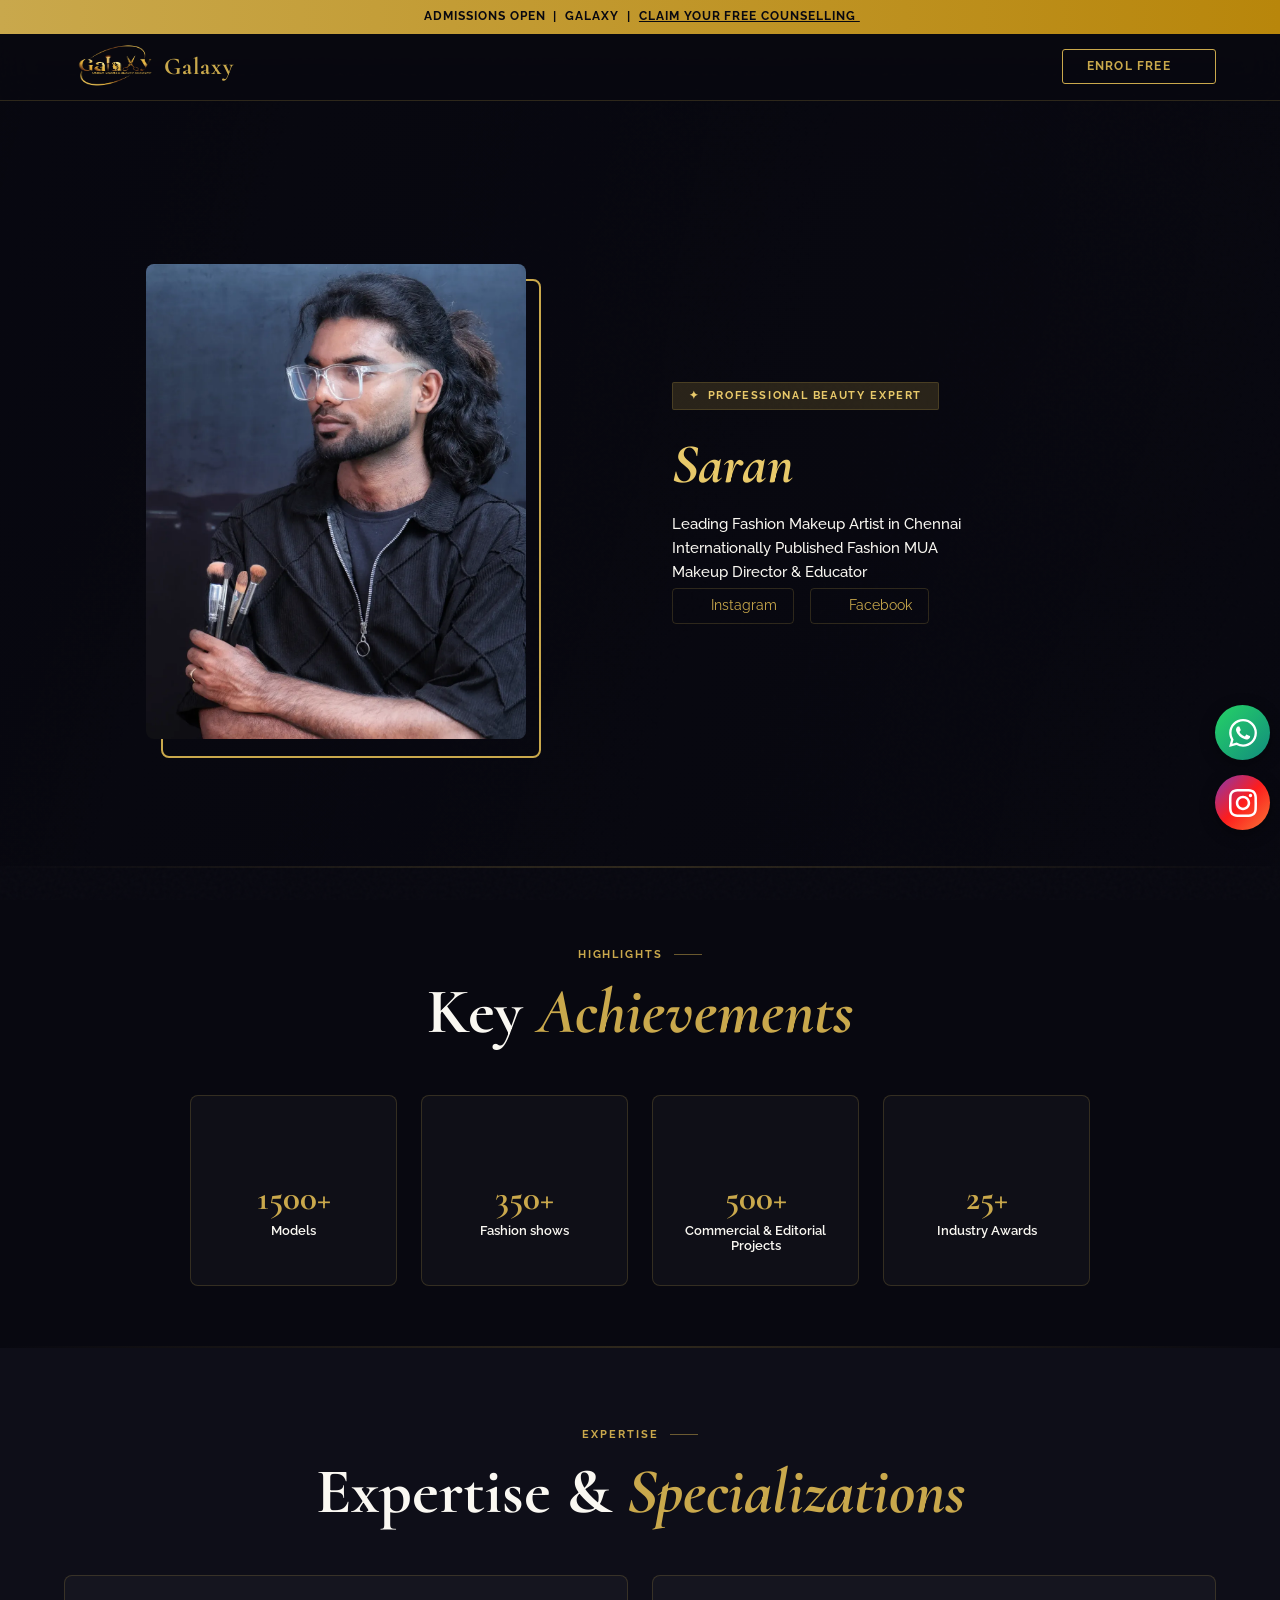
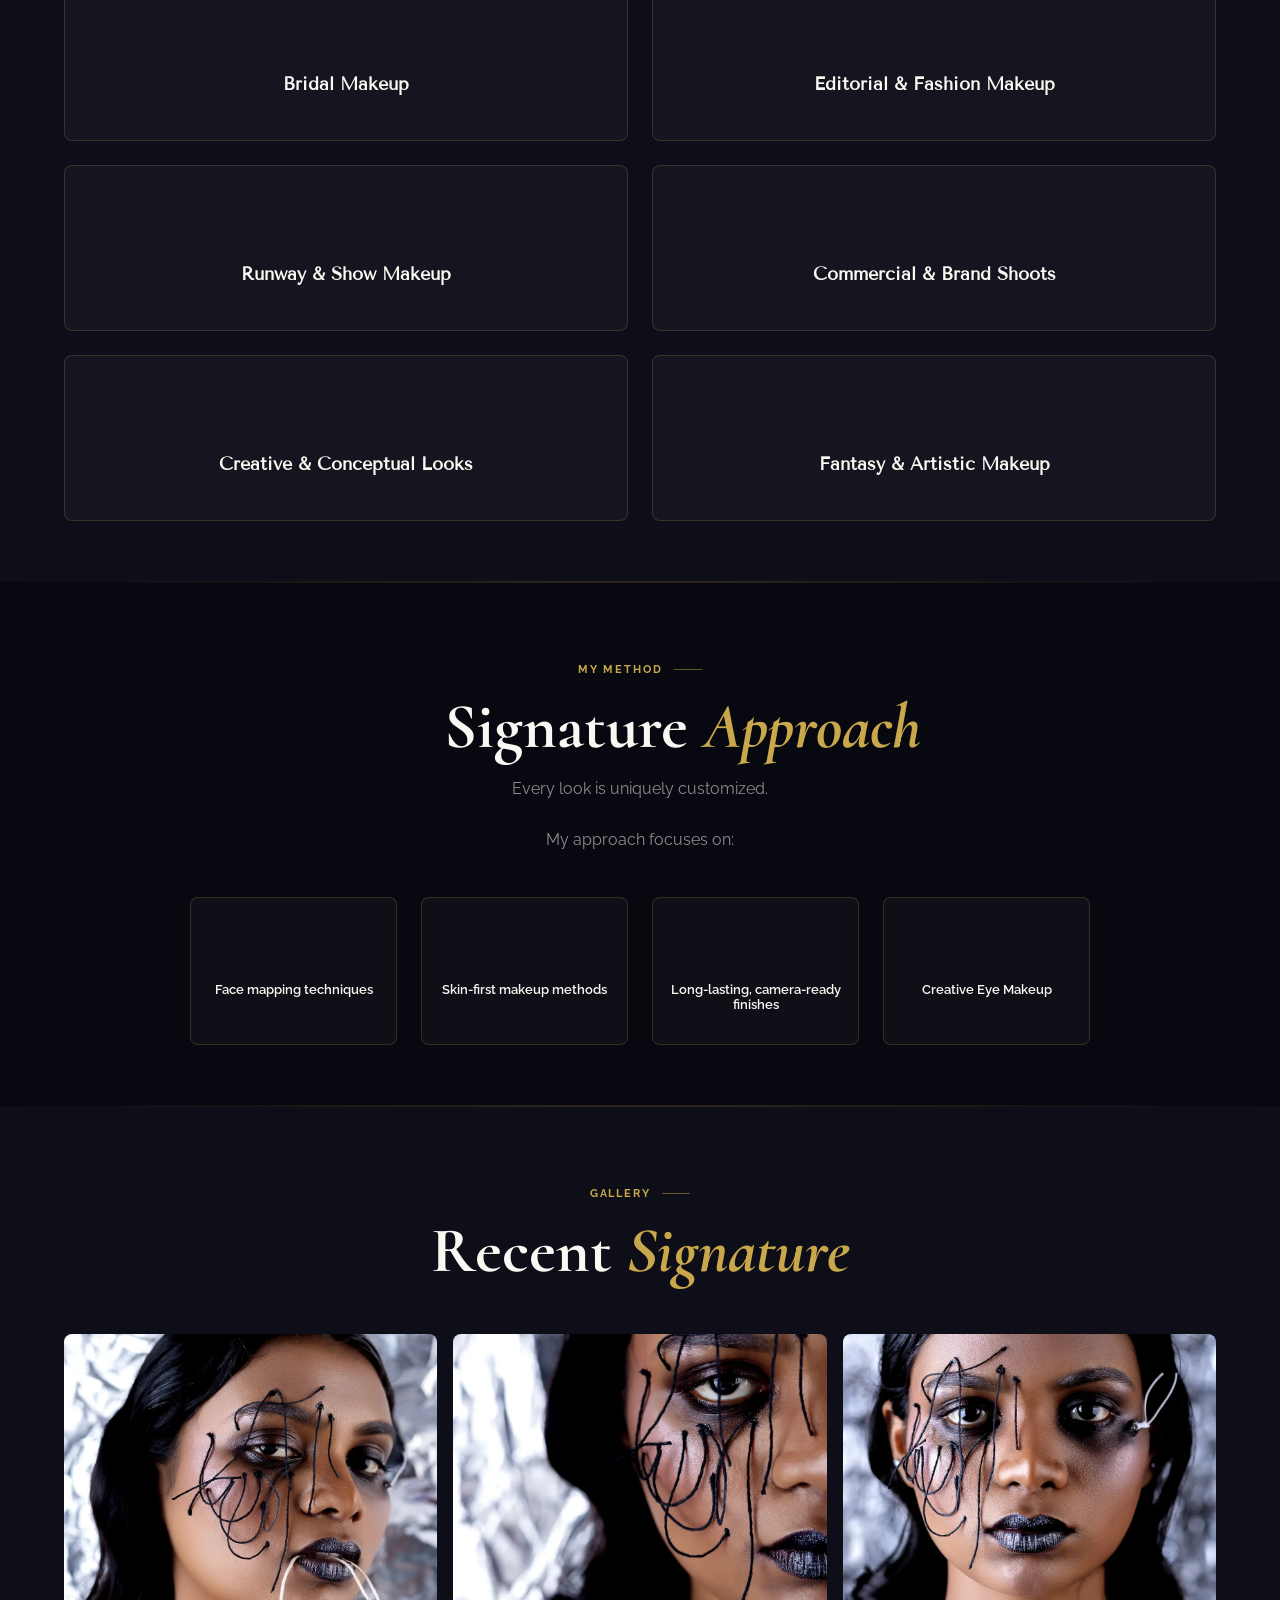
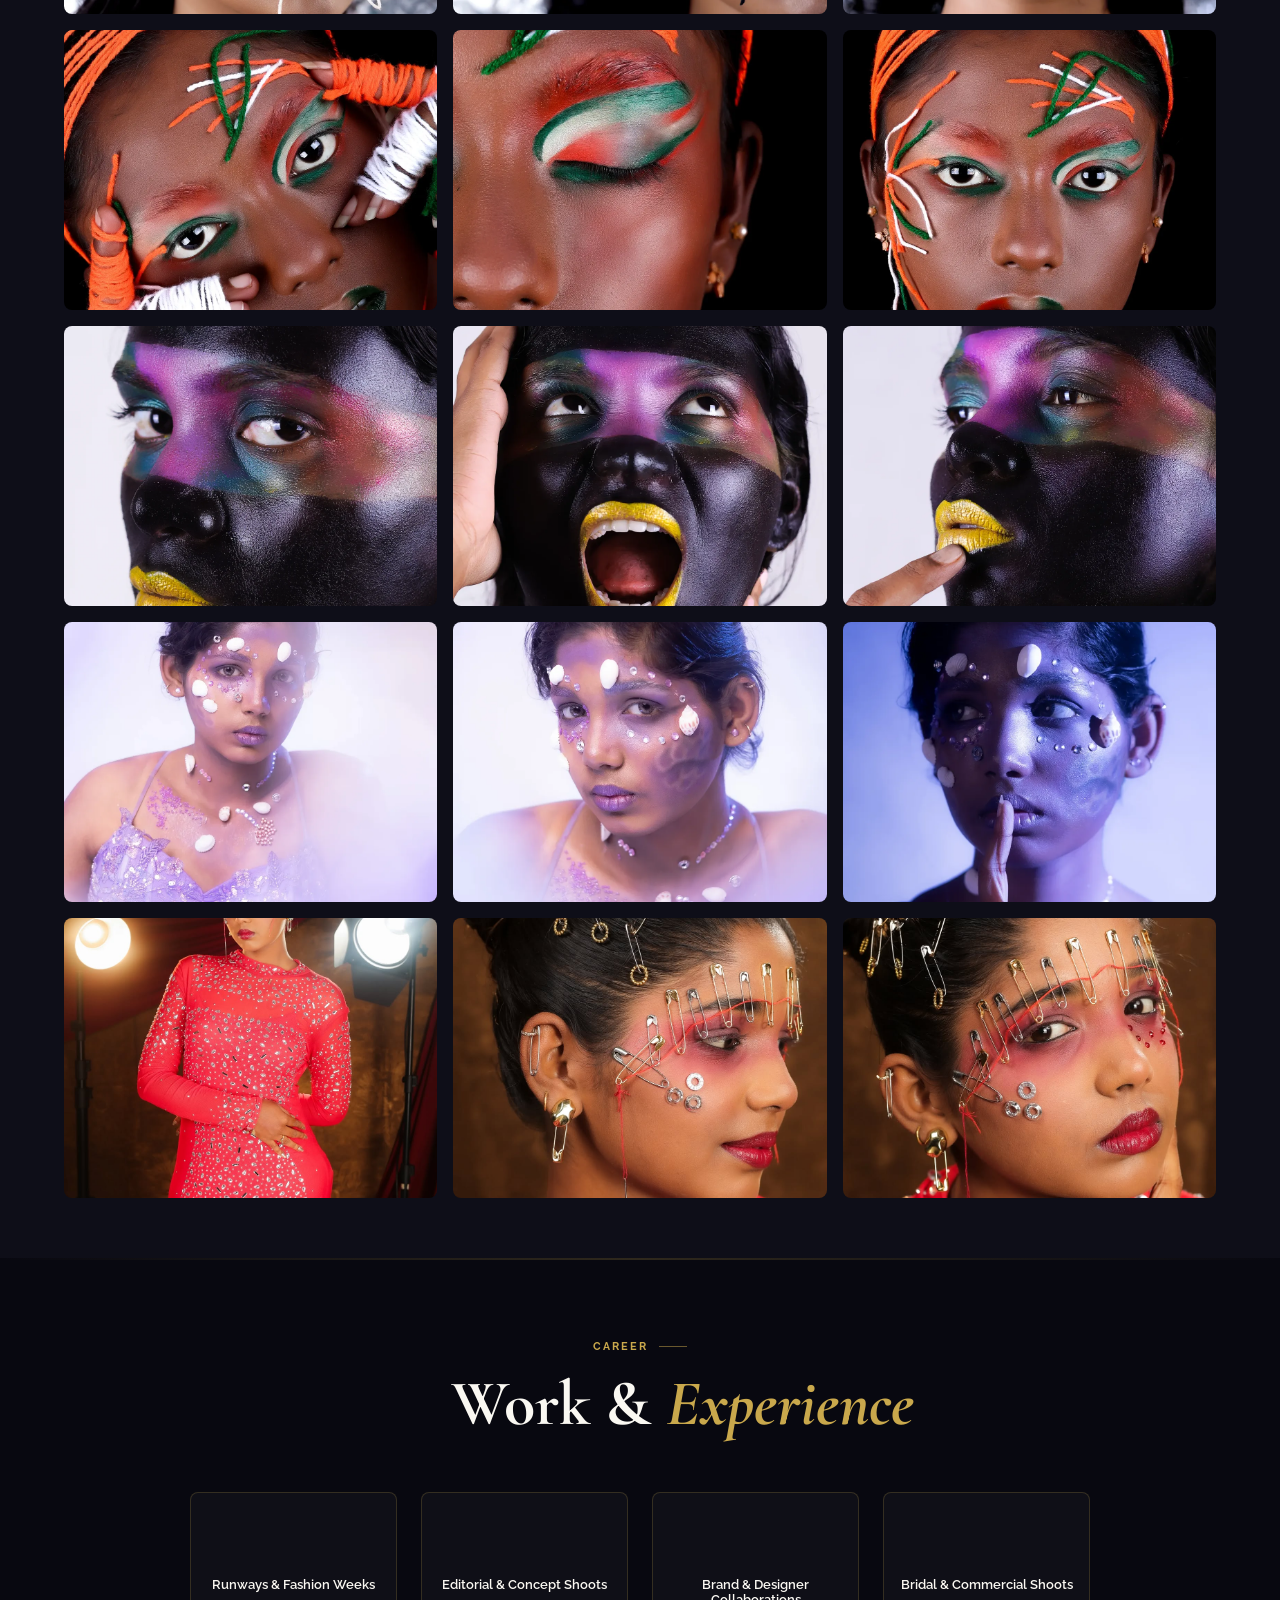
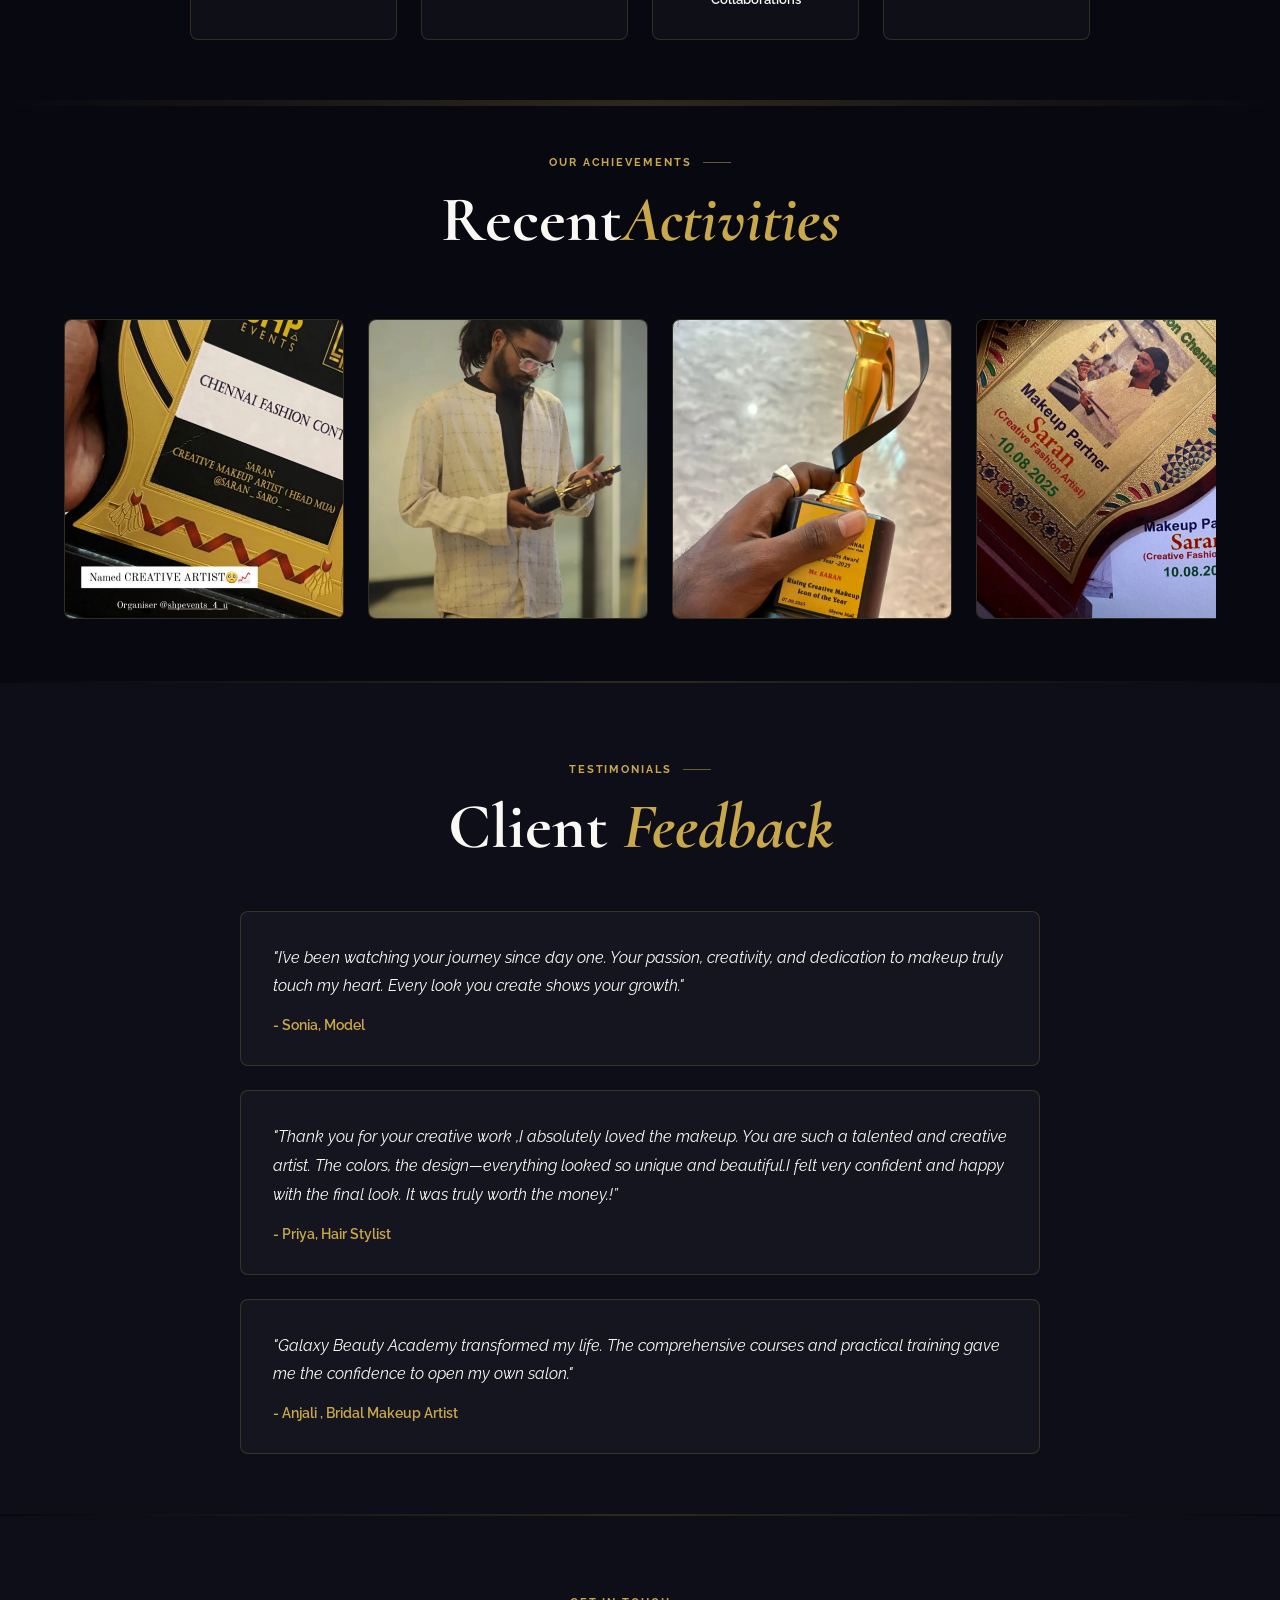
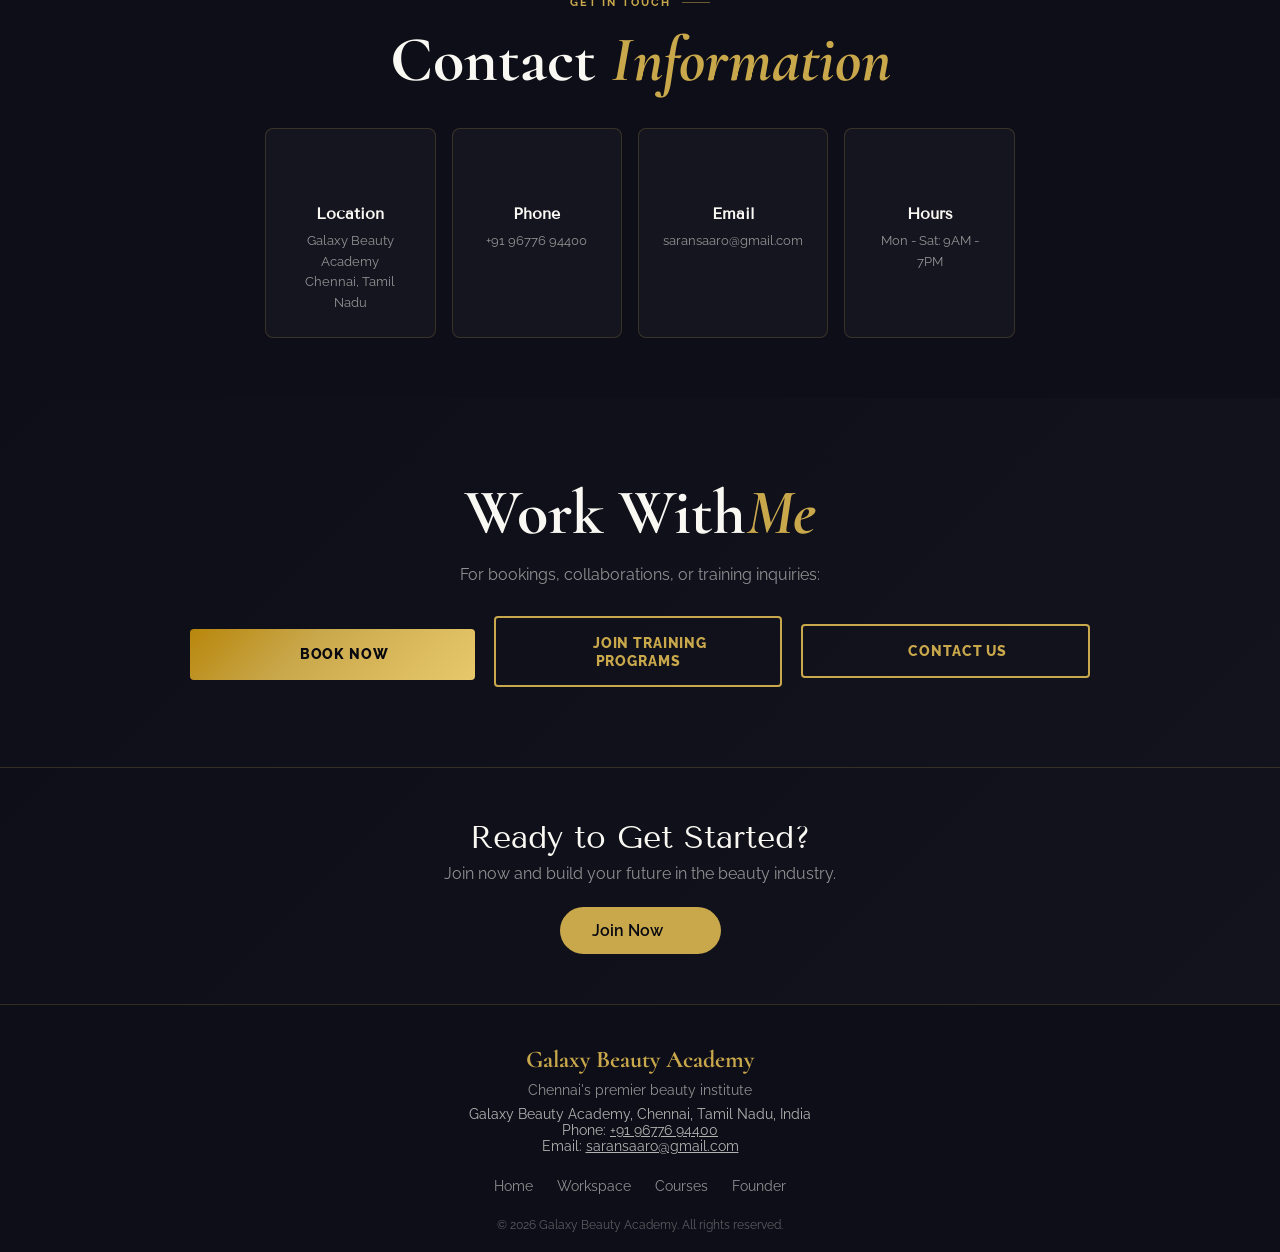
==== portfolio.html @ 886e0ed4 "first commit" ====
<!doctype html>
<html lang="en">
  <head>
    <meta charset="UTF-8" />
    <meta name="viewport" content="width=device-width, initial-scale=1.0" />
    <title>Founder Portfolio | Galaxy Beauty Academy Chennai</title>
    <meta
      name="description"
      content="Meet Saran — Chennai-based professional fashion makeup artist, educator, and founder of Galaxy Beauty Academy. 1000+ models, 300+ fashion shows, 20+ industry awards."
    />
    <link rel="canonical" href="https://galaxybeautyacademy.com/portfolio.html" />

    <!-- Open Graph -->
    <meta property="og:type" content="profile" />
    <meta property="og:title" content="Founder Portfolio | Galaxy Beauty Academy Chennai" />
    <meta property="og:description" content="Meet Saran — Chennai-based professional fashion makeup artist and founder of Galaxy Beauty Academy. 1000+ models, 300+ fashion shows, 20+ industry awards." />
    <meta property="og:image" content="https://galaxybeautyacademy.com/ProfilePic.jpeg" />
    <meta property="og:url" content="https://galaxybeautyacademy.com/portfolio.html" />
    <meta property="og:site_name" content="Galaxy Beauty Academy" />
    <meta property="og:locale" content="en_IN" />

    <!-- Twitter Card -->
    <meta name="twitter:card" content="summary_large_image" />
    <meta name="twitter:title" content="Founder Portfolio | Galaxy Beauty Academy Chennai" />
    <meta name="twitter:description" content="Professional fashion makeup artist and educator. 1000+ models, 300+ fashion shows, 20+ industry awards." />
    <meta name="twitter:image" content="https://galaxybeautyacademy.com/ProfilePic.jpeg" />

    <!-- Geo & Local SEO -->
    <meta name="geo.region" content="IN-TN" />
    <meta name="geo.placename" content="Chennai" />

    <!-- Structured Data: Person (Founder) -->
    <script type="application/ld+json">
    {
      "@context": "https://schema.org",
      "@type": "Person",
      "name": "Saran",
      "jobTitle": "Professional Fashion Makeup Artist & Educator",
      "description": "Chennai-based professional fashion makeup artist and educator. Founder of Galaxy Beauty Academy & Salon. Internationally published artist with 1000+ models, 300+ fashion shows, 500+ editorial projects, and 20+ industry awards.",
      "url": "https://galaxybeautyacademy.com/portfolio.html",
      "image": "https://galaxybeautyacademy.com/ProfilePic.jpeg",
      "worksFor": {
        "@type": "EducationalOrganization",
        "name": "Galaxy Beauty Academy",
        "url": "https://galaxybeautyacademy.com/"
      },
      "sameAs": [
        "https://www.instagram.com/saran_saro__/",
        "https://www.facebook.com/people/Galaxy-Unisex-Salon-Beauty-Academy/61577549022788/"
      ],
      "address": {
        "@type": "PostalAddress",
        "addressLocality": "Chennai",
        "addressRegion": "Tamil Nadu",
        "addressCountry": "IN"
      }
    }
    </script>

    <!-- Structured Data: BreadcrumbList -->
    <script type="application/ld+json">
    {
      "@context": "https://schema.org",
      "@type": "BreadcrumbList",
      "itemListElement": [
        {
          "@type": "ListItem",
          "position": 1,
          "name": "Home",
          "item": "https://galaxybeautyacademy.com/"
        },
        {
          "@type": "ListItem",
          "position": 2,
          "name": "Founder Portfolio",
          "item": "https://galaxybeautyacademy.com/portfolio.html"
        }
      ]
    }
    </script>
    <link rel="preconnect" href="https://fonts.googleapis.com" />
    <link rel="preconnect" href="https://fonts.gstatic.com" crossorigin />
    <link rel="stylesheet" href="style.css" />
    <link rel="shortcut icon" href="images/final logo-01.png" type="image/x-icon" />
    <link
      href="https://fonts.googleapis.com/css2?family=Tenor+Sans&family=Raleway:wght@300;400;500;600;700;800;900&family=Cormorant:ital,wght@0,400;0,600;0,700;1,400;1,600;1,700&display=swap"
      rel="stylesheet"
    />
  </head>

  <body>
    <!-- TOP BAR -->
    <div class="topbar">
      <i data-lucide="graduation-cap" class="topbar-icon"></i> Admissions Open
      &nbsp;|&nbsp; Galaxy &nbsp;|&nbsp;
      <a href="index.html#hero-form"
        >Claim Your Free Counselling
        <i data-lucide="arrow-right" class="inline-icon"></i
      ></a>
    </div>

    <!-- NAV -->
    <nav>
      <div class="nav-brand">
        <img
          src="images/final logo-01.png"
          alt="Galaxy Beauty Academy"
          class="nav-logo"
        />
        <span class="nav-brand-text">Galaxy</span>
      </div>
      
      <a class="nav-cta" href="index.html#hero-form"
        >Enrol Free <i data-lucide="arrow-right" class="inline-icon"></i
      ></a>
      
    </nav>
    <div class="mobile-menu" id="mobileMenu">
      <a href="index.html#courses">Courses</a>
      <a href="index.html#why">Why Us</a>
      <a href="index.html#certificates">Awards</a>
      <a href="index.html#career">Careers</a>
      <a href="index.html#testimonials">Alumni</a>
      <a href="index.html#faq">FAQ</a>
      <a href="index.html#hero-form" class="mobile-menu-cta"
        >Enrol Free <i data-lucide="arrow-right" class="inline-icon"></i
      ></a>
    </div>

<!-- ═══════════ INTRODUCTION ═══════════ -->
    <section class="pf-hero">
      <div class="pf-hero-bg"></div>
      <div class="pf-hero-overlay"></div>
      <div class="pf-hero-inner">
        <div class="pf-image-wrap">
          <img src="images/ProfilePic.jpeg" alt="Saran - Founder of Galaxy Beauty Academy Chennai" class="pf-image" width="500" height="500" />
          <div class="pf-image-border"></div>
        </div>
        <div class="pf-intro">
          <div class="pf-eyebrow">Professional Beauty Expert</div>
          <h2 class="pf-name"><em>Saran</em></h2>
          <p class="pf-creds">Leading Fashion Makeup Artist in Chennai</p>
          <p class="pf-creds">Internationally Published Fashion MUA</p>
          <p class="pf-creds">Makeup Director & Educator</p>
          <div class="pf-social-links">
            <a href="https://www.instagram.com/saran_saro__/" class="pf-social"
              ><i data-lucide="instagram" class="social-icon"></i> Instagram</a
            >
            <a href="https://www.facebook.com/people/Galaxy-Unisex-Salon-Beauty-Academy/61577549022788/" class="pf-social"
              ><i data-lucide="facebook" class="social-icon"></i> Facebook</a
            >
          </div>
        </div>
      </div>
    </section>

    <div class="gdiv"></div>

    <!-- ═══════════ HIGHLIGHTS ═══════════ -->
    <section class="pf-section" id="highlights">
      <div class="sec-inner">
        <div class="reveal" style="text-align: center">
          <div class="sec-label">Highlights</div>
          <h2 class="sh">Key <em>Achievements</em></h2>
        </div>
        <div class="pf-highlights-grid">
          <div class="pf-highlight-card">
            <div class="pf-highlight-icon"><i data-lucide="trophy"></i></div>
            <div class="pf-highlight-num">1500+</div>
            <div class="pf-highlight-title">Models</div>
          </div>
          <div class="pf-highlight-card">
            <div class="pf-highlight-icon">
              <i data-lucide="graduation-cap"></i>
            </div>
            <div class="pf-highlight-num">350+ </div>
            <div class="pf-highlight-title">Fashion shows</div>
          </div>
          <div class="pf-highlight-card">
            <div class="pf-highlight-icon"><i data-lucide="star"></i></div>
            <div class="pf-highlight-num">500+ </div>
            <div class="pf-highlight-title">Commercial & Editorial Projects</div>
          </div>
          <div class="pf-highlight-card">
            <div class="pf-highlight-icon"><i data-lucide="award"></i></div>
            <div class="pf-highlight-num">25+</div>
            <div class="pf-highlight-title">Industry Awards</div>
          </div>
        </div>
      </div>
    </section>

    <div class="gdiv"></div>

    <!-- ═══════════ EXPERTISE & SPECIALIZATIONS ═══════════ -->
    <section class="pf-section pf-dark" id="services">
      <div class="sec-inner">
        <div class="reveal" style="text-align: center">
          <div class="sec-label">Expertise</div>
          <h2 class="sh">Expertise & <em>Specializations</em></h2>
        </div>
        <div class="pf-services-grid">
          <div class="pf-service-card">
            <div class="pf-service-icon">
              <i data-lucide="heart-handshake"></i>
            </div>
            <h3>Bridal Makeup</h3>
            
          </div>
          <div class="pf-service-card">
            <div class="pf-service-icon"><i data-lucide="camera"></i></div>
            <h3>Editorial & Fashion Makeup</h3>
            
          </div>
          <div class="pf-service-card">
            <div class="pf-service-icon"><i data-lucide="sparkles"></i></div>
            <h3>Runway & Show Makeup</h3>
            
          </div>
          <div class="pf-service-card">
            <div class="pf-service-icon">
              <i data-lucide="clapperboard"></i>
            </div>
            <h3>Commercial & Brand Shoots</h3>
            
          </div>
          <div class="pf-service-card">
            <div class="pf-service-icon"><i data-lucide="palette"></i></div>
            <h3>Creative & Conceptual Looks</h3>
            
          </div>
          <div class="pf-service-card">
            <div class="pf-service-icon"><i data-lucide="wand-2"></i></div>
            <h3>Fantasy & Artistic Makeup</h3>
            
          </div>
        </div>
      </div>
    </section>

    <div class="gdiv"></div>

    <!-- ═══════════ SIGNATURE APPROACH ═══════════ -->
    <section class="pf-section" id="signature">
      <div class="sec-inner">
        <div class="reveal" style="text-align: center">
          <div class="sec-label">My Method</div>
          <h2 class="sh">
            <i data-lucide="sparkles"></i> Signature <em>Approach</em>
          </h2>
          <p class="pf-cta-text" style="max-width: 600px; margin: 0 auto 2rem">
            Every look is uniquely customized.
          </p>
          <p class="pf-cta-text" style="max-width: 600px; margin: 0 auto 1rem">
            My approach focuses on:
          </p>
        </div>
        <div class="pf-highlights-grid">
          <div class="pf-highlight-card">
            <div class="pf-highlight-icon"><i data-lucide="map"></i></div>
            <div class="pf-highlight-title">Face mapping techniques</div>
          </div>
          <div class="pf-highlight-card">
            <div class="pf-highlight-icon"><i data-lucide="droplets"></i></div>
            <div class="pf-highlight-title">Skin-first makeup methods</div>
          </div>
          <div class="pf-highlight-card">
            <div class="pf-highlight-icon"><i data-lucide="camera"></i></div>
            <div class="pf-highlight-title">
              Long-lasting, camera-ready finishes
            </div>
          </div>
          <div class="pf-highlight-card">
            <div class="pf-highlight-icon"><i data-lucide="sparkles"></i></div>
            <div class="pf-highlight-title">
              Creative Eye Makeup
            </div>
          </div>
        </div>
      </div>
    </section>

    <div class="gdiv"></div>

    <!-- ═══════════ GALLERY ═══════════ -->
    <section class="pf-section pf-dark" id="gallery">
      <div class="sec-inner">
        <div class="reveal" style="text-align: center">
          <div class="sec-label">Gallery</div>
          <h2 class="sh">Recent <em>Signature</em></h2>
        </div>
        <div class="pf-gallery-grid">
          <div class="pf-gallery-item">
            <img src="images/1.jpg" alt="Galaxy Academy - Bridal makeup artistry work" width="600" height="400" loading="lazy" />
          </div>
          <div class="pf-gallery-item">
            <img src="images/2.jpg" alt="Galaxy Academy - Editorial fashion shoot makeup" width="600" height="400" loading="lazy" />
          </div>
          <div class="pf-gallery-item">
            <img src="images/3.jpg" alt="Galaxy Academy - Fashion runway look" width="600" height="400" loading="lazy" />
          </div>
          <div class="pf-gallery-item">
            <img src="images/4.jpg" alt="Galaxy Academy - Creative makeup design" width="600" height="400" loading="lazy" />
          </div>
          <div class="pf-gallery-item">
            <img src="images/5.jpg" alt="Galaxy Academy - Runway makeup artist work" width="600" height="400" loading="lazy" />
          </div>
          <div class="pf-gallery-item">
            <img src="images/6.jpg" alt="Galaxy Academy - Bridal glam makeup" width="600" height="400" loading="lazy" />
          </div>
          <div class="pf-gallery-item">
            <img src="images/7.jpg" alt="Galaxy Academy - Artistic conceptual makeup" width="600" height="400" loading="lazy" />
          </div>
          <div class="pf-gallery-item">
            <img src="images/8.jpg" alt="Galaxy Academy - Conceptual beauty art" width="600" height="400" loading="lazy" />
          </div>
          <div class="pf-gallery-item">
            <img src="images/9.jpg" alt="Galaxy Academy - Professional beauty work" width="600" height="400" loading="lazy" />
          </div>
          <div class="pf-gallery-item">
            <img src="images/10.jpg" alt="Galaxy Academy - Fashion editorial makeup" width="600" height="400" loading="lazy" />
          </div>
          <div class="pf-gallery-item">
            <img src="images/11.jpg" alt="Galaxy Academy - Creative beauty transformation" width="600" height="400" loading="lazy" />
          </div>
          <div class="pf-gallery-item">
            <img src="images/12.jpg" alt="Galaxy Academy - Professional makeup portfolio" width="600" height="400" loading="lazy" />
          </div>
          <div class="pf-gallery-item">
            <img src="images/extra1 (1).webp" alt="Galaxy Academy - Professional makeup portfolio" width="600" height="400" loading="lazy" />
          </div>
          <div class="pf-gallery-item">
            <img src="images/extra2 (3).webp" alt="Galaxy Academy - Professional makeup portfolio" width="600" height="400" loading="lazy" />
          </div>
          <div class="pf-gallery-item">
            <img src="images/extra 3.webp" alt="Galaxy Academy - Professional makeup portfolio" width="600" height="400" loading="lazy" />
          </div>
        </div>
      </div>
    </section>

    <div class="gdiv"></div>

    <!-- ═══════════ WORK EXPERIENCE & HIGHLIGHTS ═══════════ -->
    <section class="pf-section" id="experience">
      <div class="sec-inner">
        <div class="reveal" style="text-align: center">
          <div class="sec-label">Career</div>
          <h2 class="sh">
            <i data-lucide="trophy"></i> Work & <em>Experience</em>
          </h2>
        </div>
        <div class="pf-highlights-grid">
          <div class="pf-highlight-card">
            <div class="pf-highlight-icon"><i data-lucide="sparkles"></i></div>
            <div class="pf-highlight-title">Runways & Fashion Weeks</div>
          </div>
          <div class="pf-highlight-card">
            <div class="pf-highlight-icon">
              <i data-lucide="clapperboard"></i>
            </div>
            <div class="pf-highlight-title">
             Editorial & Concept Shoots
            </div>
          </div>
          <div class="pf-highlight-card">
            <div class="pf-highlight-icon"><i data-lucide="handshake"></i></div>
            <div class="pf-highlight-title">
              Brand & Designer Collaborations
            </div>
          </div>
          <div class="pf-highlight-card">
            <div class="pf-highlight-icon"><i data-lucide="clapperboard"></i></div>
            <div class="pf-highlight-title">
              Bridal & Commercial Shoots
            </div>
          </div>
        </div>
      </div>
    </section>

    <div class="gdiv"></div>

    <div class="gdiv"></div>

    <!-- ═══════════ PHILOSOPHY ═══════════ -->
    <!-- <section class="pf-section" id="philosophy">
      <div class="sec-inner">
        <div class="reveal" style="text-align: center">
          <div class="sec-label">Belief</div>
          <h2 class="sh">🎯 <em>Philosophy</em></h2>
          <p class="pf-cta-text" style="max-width: 700px; margin: 0 auto 1rem; font-size: 1.1rem; color: var(--gold);">
            Makeup is more than beauty —<br />
            It is transformation, expression, and identity.
          </p>
          <p class="pf-cta-text" style="max-width: 600px; margin: 0 auto;">
            My mission is to elevate makeup into a powerful art form.
          </p>
        </div>
      </div>
    </section> -->

    <!-- <div class="gdiv"></div> -->

    <div class="gdiv"></div>

    <!-- ═══════════ CERTIFICATES & AWARDS ═══════════ -->
    <section class="sec" id="certificates">
      <div class="sec-inner">
        <div class="reveal" style="text-align: center">
          <div class="sec-label">Our Achievements</div>
          <h2 class="sh">Recent<em>Activities</em></h2>
          
        </div>
          <div class="cert-slider">
          <div class="cert-track">
            <div class="cert-card">
              <img src="images/Award 1.jpeg" alt="Galaxy Beauty Academy Industry Award" width="400" height="300" />
            </div>
            <div class="cert-card">
              <img src="images/Award2.jpeg" alt="Galaxy Beauty Academy Award Recognition" width="400" height="300" />
            </div>
            <div class="cert-card">
              <img src="images/Award3.jpeg" alt="Galaxy Beauty Academy Excellence Award" width="400" height="300" />
            </div>
            <div class="cert-card">
              <img src="images/Award4.jpeg" alt="Galaxy Beauty Academy Achievement Award" width="400" height="300" />
            </div>
            <div class="cert-card">
              <img src="images/Poster1.png" alt="Galaxy Beauty Academy Feature Poster" width="400" height="300" />
            </div>
            <div class="cert-card">
              <img src="images/Poster2.jpeg" alt="Galaxy Beauty Academy Media Feature" width="400" height="300" />
            </div>
            <div class="cert-card">
              <img src="images/Poster3.jpeg" alt="Galaxy Beauty Academy Press Coverage" width="400" height="300" />
            </div>
            <!-- Duplicate for infinite scroll -->
            <div class="cert-card">
              <img src="images/Award 1.jpeg" alt="Galaxy Beauty Academy Industry Award" width="400" height="300" />
            </div>
            <div class="cert-card">
              <img src="images/Award2.jpeg" alt="Galaxy Beauty Academy Award Recognition" width="400" height="300" />
            </div>
            <div class="cert-card">
              <img src="images/Award3.jpeg" alt="Galaxy Beauty Academy Excellence Award" width="400" height="300" />
            </div>
            <div class="cert-card">
              <img src="images/Award4.jpeg" alt="Galaxy Beauty Academy Achievement Award" width="400" height="300" />
            </div>
            <div class="cert-card">
              <img src="images/Poster1.png" alt="Galaxy Beauty Academy Feature Poster" width="400" height="300" />
            </div>
            <div class="cert-card">
              <img src="images/Poster2.jpeg" alt="Galaxy Beauty Academy Media Feature" width="400" height="300" />
            </div>
            <div class="cert-card">
              <img src="images/Poster3.jpeg" alt="Galaxy Beauty Academy Press Coverage" width="400" height="300" />
            </div>
          </div>
        </div>
      </div>
    </section>
    <div class="gdiv"></div>
    <!-- Feedbacks -->

    <section class="pf-section pf-dark" id="feedback">
      <div class="sec-inner">
        <div class="reveal" style="text-align: center">
          <div class="sec-label">Testimonials</div>
          <h2 class="sh">Client <em>Feedback</em></h2>
        </div>
        <div class="pf-testimonials">
          <div class="pf-testimonial">
            <div class="pf-testimonial-text">
              "I’ve been watching your journey since day one. Your passion, creativity, and dedication to makeup truly touch my heart. Every look you create shows your growth."
            </div>
            <div class="pf-testimonial-author">
              - Sonia, Model
            </div>
          </div>
          <div class="pf-testimonial">
            <div class="pf-testimonial-text">
              "Thank you for your creative work ,I absolutely loved the makeup. You are such a talented and creative artist. The colors, the design—everything looked so unique and beautiful.I felt very confident and happy with the final look. It was truly worth the money.!” 
            </div>
            <div class="pf-testimonial-author">
              - Priya, Hair Stylist
            </div>
          </div>
          <div class="pf-testimonial">
            <div class="pf-testimonial-text">
              "Galaxy Beauty Academy transformed my life. The comprehensive
              courses and practical training gave me the confidence to open my
              own salon."
            </div>
            <div class="pf-testimonial-author">- Anjali , Bridal Makeup Artist</div>
          </div>
        </div>
      </div>
    </section>

    <div class="gdiv"></div>

    

    <!-- ═══════════ CONTACT ═══════════ -->
    <section class="pf-section pf-dark" id="contact">
      <div class="sec-inner">
        <div class="reveal" style="text-align: center">
          <div class="sec-label">Get in Touch</div>
          <h2 class="sh">Contact <em>Information</em></h2>
        </div>
        <div class="pf-contact-wrap">
          <div class="pf-contact-card">
            <div class="pf-contact-icon"><i data-lucide="map-pin"></i></div>
            <h3>Location</h3>
            <p>Galaxy Beauty Academy<br />Chennai, Tamil Nadu</p>
          </div>
          <div class="pf-contact-card">
            <div class="pf-contact-icon"><i data-lucide="phone"></i></div>
            <h3>Phone</h3>
            <p>+91 96776 94400</p>
          </div>
          <div class="pf-contact-card">
            <div class="pf-contact-icon"><i data-lucide="mail"></i></div>
            <h3>Email</h3>
            <p>saransaaro@gmail.com</p>
          </div>
          <div class="pf-contact-card">
            <div class="pf-contact-icon"><i data-lucide="clock"></i></div>
            <h3>Hours</h3>
            <p>Mon - Sat: 9AM - 7PM</p>
          </div>
        </div>
      </div>
    </section>

    <!-- ═══════════ CTA ═══════════ -->
    <section class="pf-cta">
      <div class="sec-inner">
        <h2 class="sh">Work With<em>Me</em></h2>

        <p class="pf-cta-text">
          For bookings, collaborations, or training inquiries:
        </p>
        <div class="pf-cta-buttons">
          <a href="index.html#hero-form" class="btn-gold btn-action"
            ><i data-lucide="calendar-check" class="btn-icon"></i> Book Now</a
          >
          <a href="index.html#courses" class="btn-action btn-outline-alt"
            ><i data-lucide="book-open" class="btn-icon"></i> Join Training
            Programs</a
          >
          <a href="index.html#hero-form" class="btn-action btn-outline-alt"
            ><i data-lucide="message-circle" class="btn-icon"></i> Contact Us</a
          >
        </div>
      </div>
    </section>

    <!-- CTA BEFORE FOOTER -->
    <div class="footer-cta">
      <div class="footer-cta-inner">
        <p class="footer-cta-text">Ready to Get Started?</p>
        <p class="footer-cta-sub">Join now and build your future in the beauty industry.</p>
        <a href="index.html#hero-form" class="footer-cta-btn">Join Now <i data-lucide="arrow-right" class="inline-icon"></i></a>
      </div>
    </div>

    <!-- FOOTER -->
    <footer class="pf-footer">
      <div class="sec-inner">
        <div class="pf-footer-content">
          <div class="pf-footer-brand">
            <h3>Galaxy Beauty Academy</h3>
            <p>Chennai's premier beauty institute</p>
            <address style="font-style: normal; margin-top: 0.5rem; opacity: 0.7; font-size: 0.85rem;">
              Galaxy Beauty Academy, Chennai, Tamil Nadu, India<br>
              Phone: <a href="tel:+919677694400" style="color: inherit;">+91 96776 94400</a><br>
              Email: <a href="mailto:saransaaro@gmail.com" style="color: inherit;">saransaaro@gmail.com</a>
            </address>
          </div>
          <div class="pf-footer-links">
           <a href="index.html">Home</a>
        <a href="index.html#about">Workspace</a>
        
        <a href="index.html#courses">Courses</a>
        <a href="index.html#Founder">Founder</a>
          </div>
          <div class="pf-footer-copy">
            &copy; 2026 Galaxy Beauty Academy. All rights reserved.
          </div>
        </div>
      </div>
    </footer>

    <script
      src="images/https://cdn.jsdelivr.net/npm/lucide@0.344.0/dist/umd/lucide.min.js"
      crossorigin="anonymous"
    ></script>
    <script src="images/script.js"></script>
    <script>
      // Ensure Lucide icons can load from alternate CDN if primary fails
      window.lucideReady = false;

      // Check if Lucide loaded within 2 seconds
      const lucideLoadCheck = setTimeout(() => {
        if (typeof lucide === "undefined") {
          console.warn("Lucide CDN failed to load, attempting fallback");
          // Load from alternate CDN
          const script = document.createElement("script");
          script.src = "https://unpkg.com/lucide@latest";
          script.crossOrigin = "anonymous";
          script.onload = () => {
            if (typeof lucide !== "undefined") {
              lucide.createIcons();
              window.lucideReady = true;
            }
          };
          document.head.appendChild(script);
        } else {
          window.lucideReady = true;
        }
      }, 2000);

      // Hamburger menu toggle
      const hamburger = document.getElementById("hamburgerBtn");
      const mobileMenu = document.getElementById("mobileMenu");

      if (hamburger && mobileMenu) {
        hamburger.addEventListener("click", () => {
          hamburger.classList.toggle("active");
          mobileMenu.classList.toggle("open");
          document.body.style.overflow = mobileMenu.classList.contains("open")
            ? "hidden"
            : "";
        });

        mobileMenu.querySelectorAll("a").forEach((link) => {
          link.addEventListener("click", () => {
            hamburger.classList.remove("active");
            mobileMenu.classList.remove("open");
            document.body.style.overflow = "";
          });
        });
      }

      // Scroll reveal
      const els = document.querySelectorAll(".reveal");
      const io = new IntersectionObserver(
        (entries) => {
          entries.forEach((e, i) => {
            if (e.isIntersecting) {
              e.target.style.transitionDelay = (i % 5) * 0.07 + "s";
              e.target.classList.add("on");
              io.unobserve(e.target);
            }
          });
        },
        { threshold: 0.1 },
      );
      els.forEach((el) => io.observe(el));

      // Initialize Lucide icons with retry logic
      function initLucideIcons() {
        if (typeof lucide !== "undefined") {
          try {
            lucide.createIcons();
          } catch (e) {
            console.warn("Lucide icon initialization error:", e);
            setTimeout(initLucideIcons, 500); // Retry after 500ms
          }
        } else {
          // Retry if lucide not loaded yet
          setTimeout(initLucideIcons, 300);
        }
      }

      // Start initialization
      initLucideIcons();

      // Also ensure all elements become visible after 2 seconds if they haven't already
      setTimeout(() => {
        els.forEach((el) => {
          if (!el.classList.contains("on")) {
            el.classList.add("on");
          }
        });
      }, 2000);

      // Lightbox
      const lightbox = document.getElementById("lightbox");
      const lightboxImg = document.getElementById("lightboxImg");
      const lightboxCounter = document.getElementById("lightboxCounter");
      const galleryItems = document.querySelectorAll(".pf-gallery-item");
      let currentIndex = 0;

      galleryItems.forEach((item, index) => {
        item.addEventListener("click", () => {
          currentIndex = index;
          openLightbox();
        });
      });

      function openLightbox() {
        const img = galleryItems[currentIndex].querySelector("img");
        lightboxImg.src = img.src;
        lightboxImg.alt = img.alt;
        lightboxCounter.textContent = currentIndex + 1 + " / " + galleryItems.length;
        lightbox.classList.add("active");
        document.body.style.overflow = "hidden";
      }

      function closeLightbox() {
        lightbox.classList.remove("active");
        document.body.style.overflow = "";
      }

      document.getElementById("lightboxClose").addEventListener("click", closeLightbox);

      lightbox.addEventListener("click", (e) => {
        if (e.target === lightbox) closeLightbox();
      });

      document.getElementById("lightboxPrev").addEventListener("click", (e) => {
        e.stopPropagation();
        currentIndex = (currentIndex - 1 + galleryItems.length) % galleryItems.length;
        openLightbox();
      });

      document.getElementById("lightboxNext").addEventListener("click", (e) => {
        e.stopPropagation();
        currentIndex = (currentIndex + 1) % galleryItems.length;
        openLightbox();
      });

      document.addEventListener("keydown", (e) => {
        if (!lightbox.classList.contains("active")) return;
        if (e.key === "Escape") closeLightbox();
        if (e.key === "ArrowLeft") {
          currentIndex = (currentIndex - 1 + galleryItems.length) % galleryItems.length;
          openLightbox();
        }
        if (e.key === "ArrowRight") {
          currentIndex = (currentIndex + 1) % galleryItems.length;
          openLightbox();
        }
      });
    </script>

    <!-- Lightbox -->
    <div class="lightbox-overlay" id="lightbox">
      <button class="lightbox-close" id="lightboxClose">&times;</button>
      <button class="lightbox-prev" id="lightboxPrev">&#8249;</button>
      <img id="lightboxImg" src="images/" alt="Preview" />
      <button class="lightbox-next" id="lightboxNext">&#8250;</button>
      <div class="lightbox-counter" id="lightboxCounter"></div>
    </div>

    <!-- Floating Social Icons -->
    <div class="floating-social">
      <a
        href="https://wa.me/919677694400"
        target="_blank"
        class="social-float whatsapp-float"
        title="Chat on WhatsApp"
      >
        <svg viewBox="0 0 24 24" fill="currentColor">
          <path
            d="M17.472 14.382c-.297-.149-1.758-.867-2.03-.967-.273-.099-.471-.148-.67.15-.197.297-.767.966-.94 1.162-.173.199-.347.223-.644.075-.297-.15-1.255-.463-2.39-1.475-.883-.788-1.48-1.761-1.653-2.059-.173-.297-.018-.458.13-.606.134-.133.298-.347.446-.52.149-.174.198-.298.298-.497.099-.198.05-.371-.025-.52-.075-.149-.669-1.612-.916-2.207-.242-.579-.487-.5-.669-.51-.173-.008-.371-.01-.57-.01-.198 0-.52.074-.792.372-.272.297-1.04 1.016-1.04 2.479 0 1.462 1.065 2.875 1.213 3.074.149.198 2.096 3.2 5.077 4.487.709.306 1.262.489 1.694.625.712.227 1.36.195 1.871.118.571-.085 1.758-.719 2.006-1.413.248-.694.248-1.289.173-1.413-.074-.124-.272-.198-.57-.347m-5.421 7.403h-.004a9.87 9.87 0 01-5.031-1.378l-.361-.214-3.741.982.998-3.648-.235-.374a9.86 9.86 0 01-1.51-5.26c.001-5.45 4.436-9.884 9.888-9.884 2.64 0 5.122 1.03 6.988 2.898a9.825 9.825 0 012.893 6.994c-.003 5.45-4.437 9.884-9.885 9.884m8.413-18.297A11.815 11.815 0 0012.05 0C5.495 0 .16 5.335.157 11.892c0 2.096.547 4.142 1.588 5.945L.057 24l6.305-1.654a11.882 11.882 0 005.683 1.448h.005c6.554 0 11.89-5.335 11.893-11.893a11.821 11.821 0 00-3.48-8.413z"
          />
        </svg>
      </a>
      <a
        href="https://www.instagram.com/saran_saro__/"
        target="_blank"
        class="social-float instagram-float"
        title="Follow on Instagram"
      >
        <svg viewBox="0 0 24 24" fill="currentColor">
          <path
            d="M12 2.163c3.204 0 3.584.012 4.85.07 3.252.148 4.771 1.691 4.919 4.919.058 1.265.069 1.645.069 4.849 0 3.205-.012 3.584-.069 4.849-.149 3.225-1.664 4.771-4.919 4.919-1.266.058-1.644.07-4.85.07-3.204 0-3.584-.012-4.849-.07-3.26-.149-4.771-1.699-4.919-4.92-.058-1.265-.07-1.644-.07-4.849 0-3.204.013-3.583.07-4.849.149-3.227 1.664-4.771 4.919-4.919 1.266-.057 1.645-.069 4.849-.069zm0-2.163c-3.259 0-3.667.014-4.947.072-4.358.2-6.78 2.618-6.98 6.98-.059 1.281-.073 1.689-.073 4.948 0 3.259.014 3.668.072 4.948.2 4.358 2.618 6.78 6.98 6.98 1.281.058 1.689.072 4.948.072 3.259 0 3.668-.014 4.948-.072 4.354-.2 6.782-2.618 6.979-6.98.059-1.28.073-1.689.073-4.948 0-3.259-.014-3.667-.072-4.947-.196-4.354-2.617-6.78-6.979-6.98-1.281-.059-1.69-.073-4.949-.073zm0 5.838c-3.403 0-6.162 2.759-6.162 6.162s2.759 6.163 6.162 6.163 6.162-2.759 6.162-6.163c0-3.403-2.759-6.162-6.162-6.162zm0 10.162c-2.209 0-4-1.79-4-4 0-2.209 1.791-4 4-4s4 1.791 4 4c0 2.21-1.791 4-4 4zm6.406-11.845c-.796 0-1.441.645-1.441 1.44s.645 1.44 1.441 1.44c.795 0 1.439-.645 1.439-1.44s-.644-1.44-1.439-1.44z"
          />
        </svg>
      </a>
    </div>
  </body>
</html>
---- style.css ----
/* ── TOKENS ── */
:root {
  --bg: #080810;
  --bg2: #0e0e18;
  --bg3: #13131e;
  --gold: #c9a84c;
  --gold2: #e8c96a;
  --gold3: #f5e6b8;
  --gold-dim: rgba(201, 168, 76, 0.18);
  --gold-glow: rgba(201, 168, 76, 0.35);
  --pink: #e8a0b4;
  --pink2: #f5c6d8;
  --white: #faf8f2;
  --muted: rgba(250, 248, 242, 0.55);
  --border: rgba(201, 168, 76, 0.2);
  --border2: rgba(201, 168, 76, 0.08);
  --card: rgba(255, 255, 255, 0.03);
  --shadow: 0 24px 64px rgba(0, 0, 0, 0.6);
  --f-display: "Cormorant", serif;
  --f-head: "Tenor Sans", sans-serif;
  --f-body: "Raleway", sans-serif;
}

/* ── RESET ── */
* {
  margin: 0;
  padding: 0;
  box-sizing: border-box;
  user-select: none;
  -webkit-user-select: none;
  -moz-user-select: none;
  -ms-user-select: none;
}
html {
  scroll-behavior: smooth;
}
body {
  font-family: var(--f-body);
  background: var(--bg);
  color: var(--white);
  overflow-x: hidden;
}

/* ── LUCIDE ICONS ── */
.topbar-icon {
  width: 16px;
  height: 16px;
  vertical-align: middle;
  display: inline-block;
}

.inline-icon {
  width: 14px;
  height: 14px;
  vertical-align: middle;
  display: inline-block;
  margin-left: 2px;
}

.social-icon {
  width: 18px;
  height: 18px;
  vertical-align: middle;
  display: inline-block;
}

.btn-icon {
  width: 16px;
  height: 16px;
  vertical-align: middle;
  display: inline-block;
  margin-right: 4px;
}

.success-icon {
  width: 18px;
  height: 18px;
  vertical-align: middle;
  display: inline-block;
  margin-right: 6px;
}

.note-icon {
  width: 12px;
  height: 12px;
  vertical-align: middle;
  display: inline-block;
}

.sticky-icon {
  width: 16px;
  height: 16px;
  vertical-align: middle;
  display: inline-block;
  margin-right: 4px;
}

.cta-icon {
  width: 14px;
  height: 14px;
  vertical-align: middle;
  display: inline-block;
  margin-right: 4px;
}

.why-scroll-icon-lucide {
  width: 18px;
  height: 18px;
  display: inline-block;
  vertical-align: middle;
  color: var(--gold);
  flex-shrink: 0;
}

.why-list-icon-lucide {
  width: 22px;
  height: 22px;
  display: inline-block;
  vertical-align: middle;
  color: var(--gold);
  flex-shrink: 0;
}

.why-list-item:hover .why-list-icon-lucide {
  transform: scale(1.1);
  color: var(--gold2);
}

/* Lucide icons inside highlight/service/contact cards */
.pf-highlight-icon [data-lucide],
.pf-service-icon [data-lucide],
.pf-contact-icon [data-lucide] {
  width: 28px;
  height: 28px;
  color: var(--gold);
  transition:
    transform 0.3s ease,
    color 0.3s ease;
}

.pf-highlight-card:hover [data-lucide],
.pf-service-card:hover [data-lucide],
.pf-contact-card:hover [data-lucide] {
  transform: scale(1.15);
  color: var(--gold2);
}

h2.sh [data-lucide] {
  width: 28px;
  height: 28px;
  color: var(--gold);
  vertical-align: middle;
  display: inline-block;
  margin-right: 6px;
}

/* Make all Lucide SVGs inherit stroke properly */
svg.lucide {
  stroke: currentColor;
  stroke-width: 2;
  stroke-linecap: round;
  stroke-linejoin: round;
  fill: none;
}

/* ── PAGE LOADER ── */
#loader {
  position: fixed;
  inset: 0;
  z-index: 99999;
  display: flex;
  align-items: center;
  justify-content: center;
  background:
    radial-gradient(
      circle at 30% 20%,
      rgba(201, 168, 76, 0.2),
      rgba(8, 8, 16, 0.95) 55%
    ),
    linear-gradient(135deg, #0f0f1e, #06060f);
  backdrop-filter: blur(4px);
  opacity: 1;
  visibility: visible;
  pointer-events: all;
  transition:
    opacity 0.4s ease,
    visibility 0.4s ease;
}

#loader.loaded {
  opacity: 0;
  visibility: hidden;
  pointer-events: none;
}

.loader-container {
  text-align: center;
  padding: 2rem;
  border: 1px solid rgba(201, 168, 76, 0.3);
  border-radius: 20px;
  background: rgba(4, 4, 10, 0.72);
  box-shadow: 0 20px 45px rgba(0, 0, 0, 0.45);
}

.loader-logo img {
  width: 90px;
  max-width: 100%;
  display: block;
  margin: 0 auto 0.8rem;
  filter: drop-shadow(0 0 10px rgba(201, 168, 76, 0.8));
}

.loader-spinner {
  display: flex;
  align-items: center;
  justify-content: center;
  gap: 10px;
}

.spinner-ring {
  width: 14px;
  height: 14px;
  border-radius: 50%;
  border: 3px solid rgba(232, 160, 180, 0.24);
  border-top-color: var(--gold);
  animation: spinner-spin 0.7s linear infinite;
}

@keyframes spinner-spin {
  to {
    transform: rotate(360deg);
  }
}

.loader-text {
  margin-top: 0.85rem;
  font-size: 1rem;
  color: var(--white);
  letter-spacing: 0.02em;
  text-transform: uppercase;
  font-weight: 700;
}

/* ── NOISE OVERLAY ── */
body::before {
  content: "";
  position: fixed;
  inset: 0;
  z-index: 0;
  background-image: url("data:image/svg+xml,%3Csvg viewBox='0 0 256 256' xmlns='http://www.w3.org/2000/svg'%3E%3Cfilter id='n'%3E%3CfeTurbulence type='fractalNoise' baseFrequency='0.9' numOctaves='4' stitchTiles='stitch'/%3E%3C/filter%3E%3Crect width='100%25' height='100%25' filter='url(%23n)' opacity='1'/%3E%3C/svg%3E");
  opacity: 0.025;
  pointer-events: none;
}

/* ── FLOATING SOCIAL ICONS ── */
.floating-social {
  position: fixed;
  bottom: 70px;
  right: 10px;
  display: flex;
  flex-direction: column;
  gap: 15px;
  z-index: 9999;
}

.social-float {
  width: 55px;
  height: 55px;
  border-radius: 50%;
  display: flex;
  align-items: center;
  justify-content: center;
  box-shadow: 0 4px 15px rgba(0, 0, 0, 0.4);
  transition: all 0.3s ease;
  text-decoration: none;
}

.social-float svg {
  width: 28px;
  height: 28px;
}

.whatsapp-float {
  background: linear-gradient(135deg, #25d366, #128c7e);
  color: white;
}

.whatsapp-float:hover {
  transform: scale(1.1);
  box-shadow: 0 6px 20px rgba(37, 211, 102, 0.5);
}

.instagram-float {
  background: linear-gradient(135deg, #833ab4, #fd1d1d, #f77737);
  color: white;
}

.instagram-float:hover {
  transform: scale(1.1);
  box-shadow: 0 6px 20px rgba(225, 48, 108, 0.5);
}

/* ── ANNOUNCEMENT BAR ── */
.topbar {
  background: linear-gradient(
    90deg,
    var(--gold) 0%,
    #b8860b 50%,
    var(--gold) 100%
  );
  background-size: 200% 100%;
  animation: shimmer 4s linear infinite;
  text-align: center;
  padding: 0.55rem 1rem;
  font-size: 0.75rem;
  font-weight: 700;
  letter-spacing: 0.08em;
  text-transform: uppercase;
  color: var(--bg);
  position: relative;
  z-index: 10;
}
@keyframes shimmer {
  0% {
    background-position: 200% 0;
  }
  100% {
    background-position: -200% 0;
  }
}
.topbar a {
  color: var(--bg);
  text-decoration: underline;
}

/* ── NAV ── */
nav {
  position: sticky;
  top: 0;
  z-index: 100;
  background: rgba(8, 8, 16, 0.9);
  backdrop-filter: blur(20px);
  border-bottom: 1px solid var(--border);
  padding: 0.5rem 5%;
  display: flex;
  align-items: center;
  justify-content: space-between;
  transition: all 0.3s;
}
.nav-brand {
  display: flex;
  align-items: center;
  font-family: var(--f-display);
  font-size: 1.5rem;
  font-weight: 700;
  color: var(--gold);
  letter-spacing: 0.04em;
  line-height: 1;
}
.nav-logo {
  height: 50px;
  width: 100px;
}
.nav-brand small {
  display: block;
  font-size: 0.55rem;
  font-weight: 400;
  color: var(--muted);
  letter-spacing: 0.2em;
  text-transform: uppercase;
  font-family: var(--f-body);
  margin-top: 0.1rem;
}
.nav-links {
  display: none;
  gap: 2rem;
}
@media (min-width: 900px) {
  .nav-links {
    display: flex;
    align-items: center;
  }
}
.nav-links a {
  font-size: 0.78rem;
  font-weight: 600;
  letter-spacing: 0.06em;
  text-transform: uppercase;
  color: var(--muted);
  text-decoration: none;
  transition: color 0.2s;
}
.nav-links a:hover {
  color: var(--gold);
}
.nav-cta {
  background: transparent;
  border: 1.5px solid var(--gold);
  color: var(--gold);
  padding: 0.55rem 1.5rem;
  border-radius: 3px;
  font-size: 0.75rem;
  font-weight: 700;
  letter-spacing: 0.1em;
  text-transform: uppercase;
  text-decoration: none;
  transition: all 0.25s;
  white-space: nowrap;
}
.nav-cta:hover {
  background: var(--gold);
  color: var(--bg);
}

/* ── HAMBURGER MENU ── */
.hamburger {
  display: flex;
  flex-direction: column;
  justify-content: center;
  gap: 5px;
  background: none;
  border: none;
  cursor: pointer;
  padding: 6px;
  z-index: 110;
}

.hamburger span {
  display: block;
  width: 24px;
  height: 2px;
  background: var(--gold);
  border-radius: 2px;
  transition: all 0.3s ease;
}

.hamburger.active span:nth-child(1) {
  transform: rotate(45deg) translate(5px, 5px);
}

.hamburger.active span:nth-child(2) {
  opacity: 0;
}

.hamburger.active span:nth-child(3) {
  transform: rotate(-45deg) translate(5px, -5px);
}

@media (min-width: 900px) {
  .hamburger {
    display: none;
  }
}

/* ── MOBILE MENU ── */
.mobile-menu {
  display: none;
  position: fixed;
  top: 0;
  left: 0;
  right: 0;
  bottom: 0;
  z-index: 99;
  background: rgba(8, 8, 16, 0.97);
  backdrop-filter: blur(20px);
  flex-direction: column;
  align-items: center;
  justify-content: center;
  gap: 1.5rem;
  opacity: 0;
  transition: opacity 0.3s ease;
}

.mobile-menu.open {
  display: flex;
  opacity: 1;
}

.mobile-menu a {
  font-size: 1.1rem;
  font-weight: 600;
  letter-spacing: 0.06em;
  text-transform: uppercase;
  color: var(--white);
  text-decoration: none;
  padding: 0.6rem 1.5rem;
  border-radius: 4px;
  transition: all 0.25s;
}

.mobile-menu a:hover {
  color: var(--gold);
  background: var(--gold-dim);
}

.mobile-menu-cta {
  background: linear-gradient(135deg, var(--gold), var(--gold2)) !important;
  color: var(--bg) !important;
  font-weight: 800 !important;
  margin-top: 0.5rem;
  padding: 0.8rem 2rem !important;
}

.mobile-menu-cta:hover {
  filter: brightness(1.15);
  transform: scale(1.03);
}

@media (min-width: 900px) {
  .mobile-menu {
    display: none !important;
  }
}

/* ── HERO ── */
#hero {
  position: relative;
  min-height: 100vh;
  display: flex;
  align-items: center;
  padding: 80px 5% 80px;
  overflow: hidden;
}
.hero-bg {
  position: absolute;
  inset: 0;
  background:
    radial-gradient(
      ellipse 80% 60% at 20% 50%,
      rgba(201, 168, 76, 0.07) 0%,
      transparent 60%
    ),
    radial-gradient(
      ellipse 60% 80% at 80% 30%,
      rgba(232, 160, 180, 0.05) 0%,
      transparent 60%
    ),
    url("https://images.unsplash.com/photo-1522337360788-8b13dee7a37e?w=1800&q=80")
      center/cover no-repeat;
  filter: brightness(0.18);
  z-index: 0;
}
.hero-bg-overlay {
  position: absolute;
  inset: 0;
  z-index: 1;
  background: linear-gradient(
    105deg,
    rgba(8, 8, 16, 0.98) 0%,
    rgba(8, 8, 16, 0.7) 55%,
    rgba(8, 8, 16, 0.4) 100%
  );
}
.hero-inner {
  position: relative;
  z-index: 2;
  max-width: 1240px;
  margin: 0 auto;
  width: 100%;
  display: grid;
  grid-template-columns: 1fr;
  gap: 3rem;
  align-items: center;
}
@media (min-width: 960px) {
  .hero-inner {
    grid-template-columns: 1fr 420px;
    gap: 4rem;
  }
}

/* LEFT */
.hero-eyebrow {
  display: inline-flex;
  align-items: center;
  gap: 0.6rem;
  border: 1px solid var(--border);
  background: var(--gold-dim);
  color: var(--gold2);
  font-size: 0.68rem;
  font-weight: 700;
  letter-spacing: 0.15em;
  text-transform: uppercase;
  padding: 0.4rem 1.1rem;
  border-radius: 30px;
  margin-bottom: 1.8rem;
  animation: fadeUp 0.5s ease both;
}
.hero-eyebrow::before {
  content: "✦";
  font-size: 0.6rem;
}

.hero-h1 {
  font-family: var(--f-display);
  font-size: clamp(2.8rem, 5.5vw, 5rem);
  font-weight: 700;
  line-height: 1.05;
  color: var(--white);
  margin-bottom: 1.4rem;
  animation: fadeUp 0.6s 0.1s ease both;
  text-align: left;
}
.hero-h1 .gold {
  color: var(--gold);
}
.hero-h1 .italic {
  font-style: italic;
  color: var(--gold2);
}

.hero-line {
  width: 80px;
  height: 2px;
  background: linear-gradient(90deg, var(--gold), transparent);
  margin-bottom: 1.4rem;
  animation: fadeUp 0.6s 0.15s ease both;
}

.hero-sub {
  font-size: 0.95rem;
  line-height: 1.8;
  color: var(--muted);
  max-width: 520px;
  margin-bottom: 2rem;
  font-weight: 400;
  animation: fadeUp 0.6s 0.2s ease both;
}

.hero-pills {
  display: flex;
  flex-wrap: wrap;
  gap: 0.6rem;
  margin-bottom: 2.5rem;
  animation: fadeUp 0.6s 0.25s ease both;
}
.pill {
  display: flex;
  align-items: center;
  gap: 0.4rem;
  font-size: 0.72rem;
  font-weight: 600;
  letter-spacing: 0.03em;
  color: var(--gold3);
  background: rgba(201, 168, 76, 0.08);
  border: 1px solid rgba(201, 168, 76, 0.2);
  padding: 0.35rem 0.9rem;
  border-radius: 2px;
}

/* Welcome Voice Button */
.voice-btn {
  background: linear-gradient(135deg, #d4af37 0%, #b8962e 100%);
  color: #1a1a1a;
  border: none;
  padding: 10px 18px;
  border-radius: 25px;
  font-size: 0.9rem;
  font-weight: 600;
  cursor: pointer;
  transition: all 0.3s ease;
  display: inline-flex;
  align-items: center;
  gap: 8px;
}

.voice-btn:hover {
  transform: scale(1.05);
  box-shadow: 0 4px 15px rgba(212, 175, 55, 0.4);
}

.voice-btn:active {
  transform: scale(0.98);
}

.hero-trust {
  display: flex;
  flex-wrap: wrap;
  gap: 2rem;
  padding-top: 2rem;
  border-top: 1px solid var(--border2);
  animation: fadeUp 0.6s 0.3s ease both;
}
.ht-item {
  line-height: 1;
}
.ht-num {
  font-family: var(--f-display);
  font-size: 2rem;
  font-weight: 700;
  color: var(--gold);
  display: block;
}
.ht-lbl {
  font-size: 0.68rem;
  color: var(--muted);
  font-weight: 500;
  letter-spacing: 0.04em;
  margin-top: 0.2rem;
}

/* ── FORM CARD ── */
.form-card {
  background: var(--bg3);
  border: 1px solid var(--border);
  border-radius: 4px;
  overflow: hidden;
  box-shadow:
    var(--shadow),
    0 0 0 1px rgba(201, 168, 76, 0.05) inset;
  animation: fadeUp 0.7s 0.15s ease both;
  position: relative;
}
.form-card::before {
  content: "";
  position: absolute;
  top: 0;
  left: 0;
  right: 0;
  height: 3px;
  background: linear-gradient(
    90deg,
    transparent,
    var(--gold),
    var(--gold2),
    var(--gold),
    transparent
  );
}
.fc-header {
  background: linear-gradient(
    135deg,
    rgba(201, 168, 76, 0.15),
    rgba(201, 168, 76, 0.05)
  );
  border-bottom: 1px solid var(--border);
  padding: 1.5rem 1.8rem;
  text-align: center;
}
.fc-header h3 {
  font-family: var(--f-display);
  font-size: 1.4rem;
  font-weight: 700;
  color: var(--gold2);
  margin-bottom: 0.2rem;
}
.fc-header p {
  font-size: 0.75rem;
  color: var(--muted);
  font-weight: 400;
}
.fc-body {
  padding: 1.6rem 1.8rem;
}

.fg {
  margin-bottom: 0.95rem;
}
.fg label {
  display: block;
  font-size: 0.68rem;
  font-weight: 700;
  letter-spacing: 0.1em;
  text-transform: uppercase;
  color: var(--gold);
  margin-bottom: 0.4rem;
}
.fg input,
.fg select {
  width: 100%;
  background: rgba(255, 255, 255, 0.04);
  border: 1px solid rgba(255, 255, 255, 0.1);
  border-radius: 3px;
  padding: 0.78rem 1rem;
  font-size: 0.86rem;
  font-family: var(--f-body);
  color: var(--white);
  outline: none;
  transition:
    border-color 0.2s,
    box-shadow 0.2s;
  appearance: none;
}
.fg input::placeholder {
  color: rgba(255, 255, 255, 0.25);
}
.fg input:focus,
.fg select:focus {
  border-color: var(--gold);
  box-shadow: 0 0 0 3px rgba(201, 168, 76, 0.12);
}
.fg select option {
  background: var(--bg3);
  color: var(--white);
}

.btn-gold {
  width: 100%;
  padding: 1rem;
  background: linear-gradient(
    135deg,
    #b8860b 0%,
    var(--gold) 40%,
    var(--gold2) 100%
  );
  color: var(--bg);
  border: none;
  border-radius: 3px;
  font-size: 0.9rem;
  font-weight: 800;
  letter-spacing: 0.06em;
  text-transform: uppercase;
  font-family: var(--f-body);
  cursor: pointer;
  transition:
    transform 0.2s,
    box-shadow 0.2s,
    filter 0.2s;
  margin-top: 0.4rem;
}
.btn-gold:hover {
  transform: translateY(-2px);
  box-shadow: 0 12px 36px var(--gold-glow);
  filter: brightness(1.1);
}
.form-note {
  text-align: center;
  font-size: 0.68rem;
  color: rgba(255, 255, 255, 0.3);
  margin-top: 0.8rem;
  display: flex;
  align-items: center;
  justify-content: center;
  gap: 0.3rem;
}
.success-msg {
  display: none;
  background: rgba(201, 168, 76, 0.1);
  border: 1px solid var(--gold);
  border-radius: 4px;
  padding: 1.2rem;
  text-align: center;
  color: var(--gold2);
  font-size: 0.85rem;
  font-weight: 600;
  margin-top: 1rem;
}

/* Portfolio Page Styles */

/* Founder Hero Section */
.founder-hero {
  position: relative;
  min-height: 80vh;
  display: flex;
  align-items: center;
  padding: 120px 5% 80px;
  overflow: hidden;
}

.founder-hero-bg {
  position: absolute;
  inset: 0;
  background:
    radial-gradient(
      ellipse 80% 60% at 20% 50%,
      rgba(201, 168, 76, 0.07) 0%,
      transparent 60%
    ),
    radial-gradient(
      ellipse 60% 80% at 80% 30%,
      rgba(232, 160, 180, 0.05) 0%,
      transparent 60%
    ),
    url("https://images.unsplash.com/photo-1522337360788-8b13dee7a37e?w=1800&q=80")
      center/cover no-repeat;
  filter: brightness(0.18);
  z-index: 0;
}

.founder-hero-overlay {
  position: absolute;
  inset: 0;
  z-index: 1;
  background: linear-gradient(
    105deg,
    rgba(8, 8, 16, 0.98) 0%,
    rgba(8, 8, 16, 0.7) 55%,
    rgba(8, 8, 16, 0.4) 100%
  );
}

.founder-hero-inner {
  position: relative;
  z-index: 2;
  max-width: 1200px;
  margin: 0 auto;
  width: 100%;
  display: grid;
  grid-template-columns: 1fr;
  gap: 3rem;
  align-items: center;
}

@media (min-width: 900px) {
  .founder-hero-inner {
    grid-template-columns: 1fr 1fr;
    gap: 4rem;
  }
}

.founder-image-container {
  position: relative;
  max-width: 400px;
  margin: 0 auto;
}

.founder-image {
  width: 100%;
  height: auto;
  border-radius: 8px;
  object-fit: cover;
  position: relative;
  z-index: 2;
}

.founder-image-frame {
  position: absolute;
  top: 20px;
  left: 20px;
  right: -20px;
  bottom: -20px;
  border: 2px solid var(--gold);
  border-radius: 8px;
  z-index: 1;
}

.founder-intro {
  text-align: center;
}

@media (min-width: 900px) {
  .founder-intro {
    text-align: left;
  }
}

.founder-eyebrow {
  display: inline-flex;
  align-items: center;
  gap: 0.6rem;
  border: 1px solid var(--border);
  background: var(--gold-dim);
  color: var(--gold2);
  font-size: 0.68rem;
  font-weight: 700;
  letter-spacing: 0.15em;
  text-transform: uppercase;
  padding: 0.4rem 1.1rem;
  border-radius: 2px;
  margin-bottom: 1.5rem;
}

.founder-eyebrow::before {
  content: "✦";
  font-size: 0.6rem;
}

.founder-name {
  font-family: var(--f-display);
  font-size: clamp(2rem, 5vw, 3.5rem);
  font-weight: 700;
  line-height: 1.1;
  color: var(--white);
  margin-bottom: 1.2rem;
}

.founder-name .gold {
  color: var(--gold);
}

.founder-tagline {
  font-size: 1rem;
  line-height: 1.7;
  color: var(--muted);
  margin-bottom: 1.5rem;
}

.founder-social {
  display: flex;
  gap: 1rem;
  justify-content: center;
}

@media (min-width: 900px) {
  .founder-social {
    justify-content: flex-start;
  }
}

.social-link {
  color: var(--gold);
  text-decoration: none;
  font-size: 0.85rem;
  padding: 0.5rem 1rem;
  border: 1px solid var(--border);
  border-radius: 4px;
  transition: all 0.3s;
}

.social-link:hover {
  background: var(--gold-dim);
  border-color: var(--gold);
}

/* About Section */
.founder-about {
  padding: 60px 5%;
  background: var(--bg2);
}

.about-content {
  max-width: 800px;
  margin: 0 auto;
}

.about-text {
  color: var(--muted);
  line-height: 1.9;
}

.about-text p {
  margin-bottom: 1.5rem;
}

.about-text strong {
  color: var(--gold2);
}

/* Achievements Section */
.founder-achievements {
  padding: 60px 5%;
}

.achievements-grid {
  display: grid;
  grid-template-columns: repeat(2, 1fr);
  gap: 1.5rem;
  margin-top: 3rem;
  max-width: 900px;
  margin-left: auto;
  margin-right: auto;
}

@media (min-width: 768px) {
  .achievements-grid {
    grid-template-columns: repeat(4, 1fr);
  }
}

.achievement-card {
  background: var(--card);
  border: 1px solid var(--border);
  border-radius: 8px;
  padding: 2rem 1.5rem;
  text-align: center;
  transition: all 0.3s;
}

.achievement-card:hover {
  border-color: var(--gold);
  transform: translateY(-5px);
}

.achievement-icon {
  font-size: 2rem;
  margin-bottom: 1rem;
}

.achievement-number {
  font-family: var(--f-display);
  font-size: 2.5rem;
  font-weight: 700;
  color: var(--gold);
  line-height: 1;
}

.achievement-title {
  font-size: 0.9rem;
  font-weight: 600;
  color: var(--white);
  margin: 0.5rem 0;
}

.achievement-desc {
  font-size: 0.75rem;
  color: var(--muted);
}

/* Experience Timeline */
.founder-experience {
  padding: 60px 5%;
  background: var(--bg2);
}

.timeline {
  max-width: 700px;
  margin: 3rem auto 0;
  position: relative;
  padding-left: 30px;
}

.timeline::before {
  content: "";
  position: absolute;
  left: 7px;
  top: 0;
  bottom: 0;
  width: 2px;
  background: var(--border);
}

.timeline-item {
  position: relative;
  margin-bottom: 2.5rem;
}

.timeline-dot {
  position: absolute;
  left: -27px;
  top: 5px;
  width: 14px;
  height: 14px;
  background: var(--gold);
  border-radius: 50%;
  border: 3px solid var(--bg);
}

.timeline-content {
  background: var(--card);
  border: 1px solid var(--border);
  border-radius: 8px;
  padding: 1.5rem;
}

.timeline-year {
  font-size: 0.75rem;
  color: var(--gold);
  font-weight: 600;
  letter-spacing: 0.1em;
  margin-bottom: 0.5rem;
}

.timeline-title {
  font-family: var(--f-head);
  font-size: 1.2rem;
  color: var(--white);
  margin-bottom: 0.3rem;
}

.timeline-company {
  font-size: 0.9rem;
  color: var(--gold2);
  font-weight: 500;
  margin-bottom: 0.8rem;
}

.timeline-desc {
  font-size: 0.85rem;
  color: var(--muted);
  line-height: 1.7;
}

/* Certifications */
.founder-certifications {
  padding: 60px 5%;
}

.certifications-list {
  display: grid;
  grid-template-columns: 1fr;
  gap: 1rem;
  max-width: 700px;
  margin: 2rem auto 0;
}

@media (min-width: 600px) {
  .certifications-list {
    grid-template-columns: repeat(2, 1fr);
  }
}

.cert-item {
  display: flex;
  align-items: center;
  gap: 1rem;
  background: var(--card);
  border: 1px solid var(--border);
  border-radius: 8px;
  padding: 1.2rem;
}

.cert-icon {
  width: 36px;
  height: 36px;
  background: var(--gold-dim);
  border-radius: 50%;
  display: flex;
  align-items: center;
  justify-content: center;
  color: var(--gold);
  font-weight: bold;
  flex-shrink: 0;
}

.cert-info h4 {
  font-size: 0.95rem;
  color: var(--white);
  margin-bottom: 0.2rem;
}

.cert-info p {
  font-size: 0.8rem;
  color: var(--muted);
}

/* CTA Section */
.founder-cta {
  padding: 80px 5%;
  background: linear-gradient(135deg, var(--bg2) 0%, var(--bg3) 100%);
  text-align: center;
}

.cta-buttons {
  display: flex;
  flex-direction: column;
  gap: 1rem;
  justify-content: center;
  margin-top: 2rem;
}

@media (min-width: 500px) {
  .cta-buttons {
    flex-direction: row;
  }
}

.btn-outline {
  display: inline-block;
  padding: 1rem 2rem;
  border: 2px solid var(--gold);
  color: var(--gold);
  text-decoration: none;
  font-weight: 700;
  font-size: 0.9rem;
  text-transform: uppercase;
  letter-spacing: 0.06em;
  border-radius: 4px;
  transition: all 0.3s;
}

.btn-outline:hover {
  background: var(--gold);
  color: var(--bg);
}

/* Footer */
.founder-footer {
  padding: 40px 5% 20px;
  background: var(--bg2);
  border-top: 1px solid var(--border);
}

.footer-content {
  display: flex;
  flex-direction: column;
  align-items: center;
  gap: 1.5rem;
  text-align: center;
}

.footer-brand h3 {
  font-family: var(--f-display);
  font-size: 1.5rem;
  color: var(--gold);
  margin-bottom: 0.5rem;
}

.footer-brand p {
  font-size: 0.85rem;
  color: var(--muted);
}

.footer-links {
  display: flex;
  gap: 1.5rem;
  flex-wrap: wrap;
  justify-content: center;
}

.footer-links a {
  color: var(--muted);
  text-decoration: none;
  font-size: 0.85rem;
  transition: color 0.2s;
}

.footer-links a:hover {
  color: var(--gold);
}

.footer-copyright {
  font-size: 0.75rem;
  color: var(--muted);
  opacity: 0.6;
}

/* Course Section Action Buttons */
.action-buttons-container {
  text-align: center;
  margin-top: 2rem;
  display: flex;
  flex-direction: row;
  gap: 1rem;
  justify-content: center;
  align-items: center;
  flex-wrap: wrap;
}

.btn-action {
  padding: 1rem 2rem;
  font-size: 0.9rem;
  min-width: 180px;
  text-decoration: none;
  display: inline-block;
  font-weight: 700;
  letter-spacing: 0.06em;
  text-transform: uppercase;
  border-radius: 4px;
  transition: all 0.3s ease;
  cursor: pointer;
}

.btn-outline-alt {
  background: transparent !important;
  border: 2px solid var(--gold) !important;
  color: var(--gold) !important;
  position: relative;
  overflow: hidden;
}

.btn-outline-alt::before {
  content: "";
  position: absolute;
  top: 0;
  left: -100%;
  width: 100%;
  height: 100%;
  background: linear-gradient(
    90deg,
    transparent,
    rgba(201, 168, 76, 0.2),
    transparent
  );
  transition: left 0.5s;
}

.btn-outline-alt:hover::before {
  left: 100%;
}

.btn-outline-alt:hover {
  background: var(--gold) !important;
  color: var(--bg) !important;
  transform: translateY(-3px);
  box-shadow: 0 8px 24px var(--gold-glow);
}

/* Mobile Responsive for Buttons */
@media (max-width: 600px) {
  .action-buttons-container {
    flex-direction: column;
    gap: 0.8rem;
  }

  .btn-action {
    width: 100%;
    max-width: 280px;
    padding: 0.9rem 1.5rem;
    font-size: 0.85rem;
  }
}

/* ═══════════ PORTFOLIO PAGE STYLES ═══════════ */

/* Hero Section */
.pf-hero {
  position: relative;
  min-height: 85vh;
  display: flex;
  align-items: center;
  padding: 100px 5% 60px;
  overflow: hidden;
}

.pf-hero-bg {
  position: absolute;
  inset: 0;
  background:
    radial-gradient(
      ellipse 80% 60% at 20% 50%,
      rgba(201, 168, 76, 0.08) 0%,
      transparent 60%
    ),
    radial-gradient(
      ellipse 60% 80% at 80% 30%,
      rgba(232, 160, 180, 0.05) 0%,
      transparent 60%
    ),
    url("https://images.unsplash.com/photo-1522337360788-8b13dee7a37e?w=1800&q=80")
      center/cover no-repeat;
  filter: brightness(0.15);
  z-index: 0;
}

.pf-hero-overlay {
  position: absolute;
  inset: 0;
  z-index: 1;
  background: linear-gradient(
    105deg,
    rgba(8, 8, 16, 0.95) 0%,
    rgba(8, 8, 16, 0.6) 100%
  );
}

.pf-hero-inner {
  position: relative;
  z-index: 2;
  max-width: 1200px;
  margin: 0 auto;
  width: 100%;
  display: grid;
  grid-template-columns: 1fr;
  gap: 3rem;
  align-items: center;
}

@media (min-width: 900px) {
  .pf-hero-inner {
    grid-template-columns: 1fr 1fr;
    gap: 4rem;
  }
}

.pf-intro {
  text-align: center;
}

@media (min-width: 900px) {
  .pf-intro {
    text-align: left;
  }
}

.pf-eyebrow {
  display: inline-flex;
  align-items: center;
  gap: 0.5rem;
  border: 1px solid var(--border);
  background: var(--gold-dim);
  color: var(--gold2);
  font-size: 0.68rem;
  font-weight: 700;
  letter-spacing: 0.15em;
  text-transform: uppercase;
  padding: 0.4rem 1rem;
  border-radius: 2px;
  margin-bottom: 1.5rem;
}

.pf-eyebrow::before {
  content: "✦";
}

.pf-name {
  font-family: var(--f-display);
  font-size: clamp(2rem, 5vw, 3.5rem);
  font-weight: 700;
  line-height: 1.1;
  color: var(--white);
  margin-bottom: 1.2rem;
}

.pf-name .gold {
  color: var(--gold);
}

.pf-name em {
  font-style: italic;
  color: var(--gold2);
}

.pf-tagline {
  font-size: 1rem;
  line-height: 1.7;
  color: var(--muted);
  margin-bottom: 1.5rem;
}

.pf-creds {
  font-family: var(--f-body);
  font-size: 0.95rem;
  color: var(--white);
  margin-bottom: 0.4rem;
  font-weight: 500;
}

@media (max-width: 768px) {
  .pf-hero-inner {
    flex-direction: column;
    text-align: center;
    gap: 1.5rem;
  }
  
  .pf-image-wrap {
    order: -1;
    margin-bottom: 0.5rem;
  }
  
  .pf-name {
    font-size: 1.8rem;
  }
  
  .pf-creds {
    font-size: 0.85rem;
  }
  
  .pf-social-links {
    justify-content: center;
  }
}

.pf-social-links {
  display: flex;
  gap: 1rem;
  justify-content: center;
}

@media (min-width: 900px) {
  .pf-social-links {
    justify-content: flex-start;
  }
}

.pf-social {
  color: var(--gold);
  text-decoration: none;
  font-size: 0.85rem;
  padding: 0.5rem 1rem;
  border: 1px solid var(--border);
  border-radius: 4px;
  transition: all 0.3s;
}

.pf-social:hover {
  background: var(--gold-dim);
  border-color: var(--gold);
}

.pf-image-wrap {
  position: relative;
  max-width: 380px;
  margin: 0 auto;
}

.pf-image {
  width: 100%;
  height: auto;
  border-radius: 8px;
  object-fit: cover;
  position: relative;
  z-index: 2;
}

.pf-image-border {
  position: absolute;
  top: 15px;
  left: 15px;
  right: -15px;
  bottom: -15px;
  border: 2px solid var(--gold);
  border-radius: 8px;
  z-index: 1;
}

/* Section Styles */
.pf-section {
  padding: 60px 5%;
}

.pf-dark {
  background: var(--bg2);
}

/* Highlights Grid */
.pf-highlights-grid {
  display: grid;
  grid-template-columns: repeat(2, 1fr);
  gap: 1.5rem;
  margin-top: 3rem;
  max-width: 900px;
  margin-left: auto;
  margin-right: auto;
}

@media (min-width: 768px) {
  .pf-highlights-grid {
    grid-template-columns: repeat(4, 1fr);
  }
}

.pf-highlight-card {
  background: var(--card);
  border: 1px solid var(--border);
  border-radius: 8px;
  padding: 2rem 1rem;
  text-align: center;
  transition: all 0.3s;
}

.pf-highlight-card:hover {
  border-color: var(--gold);
  transform: translateY(-5px);
}

.pf-highlight-icon {
  font-size: 2rem;
  margin-bottom: 0.8rem;
}

.pf-highlight-num {
  font-family: var(--f-display);
  font-size: 2.2rem;
  font-weight: 700;
  color: var(--gold);
  line-height: 1;
}

.pf-highlight-title {
  font-size: 0.8rem;
  font-weight: 600;
  color: var(--white);
  margin-top: 0.5rem;
}

/* Services Grid */
.pf-services-grid {
  display: grid;
  grid-template-columns: repeat(2, 1fr);
  gap: 1.5rem;
  margin-top: 3rem;
}

@media (max-width: 767px) {
  .pf-services-grid {
    grid-template-columns: repeat(2, 1fr);
  }
  .pf-service-card:nth-child(n+5) {
    display: none;
  }
}

@media (min-width: 768px) {
  .pf-services-grid {
    grid-template-columns: repeat(2, 1fr);
  }
}

.pf-service-card {
  background: var(--card);
  border: 1px solid var(--border);
  border-radius: 8px;
  padding: 2rem 1.5rem;
  text-align: center;
  transition: all 0.3s;
}

.pf-service-card:hover {
  border-color: var(--gold);
  transform: translateY(-5px);
}

.pf-service-icon {
  font-size: 2.5rem;
  margin-bottom: 1rem;
}

.pf-service-card h3 {
  font-family: var(--f-head);
  font-size: 1.1rem;
  color: var(--white);
  margin-bottom: 0.8rem;
}

.pf-service-card p {
  font-size: 0.85rem;
  color: var(--muted);
  line-height: 1.6;
}

/* Gallery Grid */
.pf-gallery-grid {
  display: grid;
  grid-template-columns: repeat(3, 1fr);
  gap: 0.5rem;
  margin-top: 3rem;
}

.pf-gallery-item {
  border-radius: 8px;
  overflow: hidden;
  aspect-ratio: 1;
  cursor: pointer;
}

.pf-gallery-item img {
  width: 100%;
  height: 100%;
  object-fit: cover;
  transition: transform 0.4s ease;
}

.pf-gallery-item:hover img {
  transform: scale(1.15);
}

@media (min-width: 600px) {
  .pf-gallery-grid {
    grid-template-columns: repeat(3, 1fr);
    gap: 1rem;
  }

  .pf-gallery-item {
    aspect-ratio: 4 / 3;
  }
}


/* Lightbox */
.lightbox-overlay {
  position: fixed;
  inset: 0;
  z-index: 10000;
  background: rgba(0, 0, 0, 0.92);
  backdrop-filter: blur(10px);
  display: none;
  align-items: center;
  justify-content: center;
  opacity: 0;
  transition: opacity 0.3s ease;
}

.lightbox-overlay.active {
  display: flex;
  opacity: 1;
}

.lightbox-overlay img {
  max-width: 90vw;
  max-height: 85vh;
  object-fit: contain;
  border-radius: 6px;
  box-shadow: 0 20px 60px rgba(0, 0, 0, 0.6);
  transform: scale(0.9);
  transition: transform 0.3s ease;
}

.lightbox-overlay.active img {
  transform: scale(1);
}

.lightbox-close {
  position: absolute;
  top: 20px;
  right: 20px;
  width: 44px;
  height: 44px;
  border: none;
  background: rgba(255, 255, 255, 0.1);
  color: white;
  font-size: 1.5rem;
  border-radius: 50%;
  cursor: pointer;
  display: flex;
  align-items: center;
  justify-content: center;
  transition: background 0.2s;
}

.lightbox-close:hover {
  background: rgba(255, 255, 255, 0.25);
}

.lightbox-prev,
.lightbox-next {
  position: absolute;
  top: 50%;
  transform: translateY(-50%);
  width: 48px;
  height: 48px;
  border: none;
  background: rgba(255, 255, 255, 0.1);
  color: white;
  font-size: 1.3rem;
  border-radius: 50%;
  cursor: pointer;
  display: flex;
  align-items: center;
  justify-content: center;
  transition: background 0.2s;
}

.lightbox-prev:hover,
.lightbox-next:hover {
  background: rgba(255, 255, 255, 0.25);
}

.lightbox-prev {
  left: 16px;
}

.lightbox-next {
  right: 16px;
}

.lightbox-counter {
  position: absolute;
  bottom: 20px;
  left: 50%;
  transform: translateX(-50%);
  color: rgba(255, 255, 255, 0.6);
  font-size: 0.85rem;
  font-family: var(--f-body);
}

/* Testimonials */
.pf-testimonials {
  display: grid;
  gap: 1.5rem;
  margin-top: 3rem;
  max-width: 800px;
  margin-left: auto;
  margin-right: auto;
}

.pf-testimonial {
  background: var(--card);
  border: 1px solid var(--border);
  border-radius: 8px;
  padding: 2rem;
}

.pf-testimonial-text {
  font-size: 1rem;
  line-height: 1.8;
  color: var(--white);
  font-style: italic;
  margin-bottom: 1rem;
}

.pf-testimonial-author {
  font-size: 0.85rem;
  color: var(--gold);
  font-weight: 600;
}

/* Magazine Grid */
.pf-magazine-grid {
  display: grid;
  grid-template-columns: repeat(2, 1fr);
  gap: 1rem;
  margin-top: 3rem;
}

@media (min-width: 600px) {
  .pf-magazine-grid {
    grid-template-columns: repeat(3, 1fr);
  }
}

.pf-magazine-item {
  border-radius: 8px;
  overflow: hidden;
  background: var(--card);
  padding: 0.5rem;
}

.pf-magazine-item img {
  width: 100%;
  height: auto;
  border-radius: 4px;
}

/* Contact */
.pf-contact-wrap {
  display: grid;
  grid-template-columns: repeat(2, 1fr);
  gap: 1.5rem;
  margin-top: 3rem;
  max-width: 900px;
  margin-left: auto;
  margin-right: auto;
}

@media (min-width: 768px) {
  .pf-contact-wrap {
    grid-template-columns: repeat(4, 1fr);
    gap: 1rem;
    max-width: 750px;
    margin-top: 2rem;
  }

  .pf-contact-card {
    padding: 1rem;
  }

  .pf-contact-icon {
    font-size: 1.5rem;
    margin-bottom: 0.5rem;
  }

  .pf-contact-card h3 {
    font-size: 0.9rem;
    margin-bottom: 0.3rem;
  }

  .pf-contact-card p {
    font-size: 0.75rem;
    line-height: 1.4;
  }
}

.pf-contact-card {
  background: var(--card);
  border: 1px solid var(--border);
  border-radius: 8px;
  padding: 1.5rem;
  text-align: center;
  transition: all 0.3s;
}

.pf-contact-card:hover {
  border-color: var(--gold);
}

.pf-contact-icon {
  font-size: 2rem;
  margin-bottom: 0.8rem;
}

.pf-contact-card h3 {
  font-family: var(--f-head);
  font-size: 1rem;
  color: var(--white);
  margin-bottom: 0.5rem;
}

.pf-contact-card p {
  font-size: 0.8rem;
  color: var(--muted);
  line-height: 1.6;
}

/* CTA Section */
.pf-cta {
  padding: 80px 5%;
  background: linear-gradient(135deg, var(--bg2) 0%, var(--bg3) 100%);
  text-align: center;
}

.pf-cta-text {
  font-size: 1rem;
  color: var(--muted);
  margin: 1rem 0 2rem;
  padding: 0 0.5rem;
}

.pf-cta-buttons {
  display: flex;
  flex-direction: column;
  gap: 1rem;
  justify-content: center;
  align-items: center;
  width: 100%;
  max-width: 400px;
  margin: 0 auto;
}

.pf-cta-buttons .btn-action,
.pf-cta-buttons .btn-gold,
.pf-cta-buttons .btn-outline-alt {
  padding: 1rem 2rem;
  font-size: 0.9rem;
  min-width: 180px;
  text-decoration: none;
  display: inline-block;
  font-weight: 800;
  letter-spacing: 0.06em;
  text-transform: uppercase;
  border-radius: 4px;
  cursor: pointer;
  background: linear-gradient(
    135deg,
    #b8860b 0%,
    var(--gold) 40%,
    var(--gold2) 100%
  );
  color: var(--bg);
  border: none;
  position: relative;
  overflow: hidden;
  transition:
    transform 0.3s ease,
    box-shadow 0.3s ease,
    filter 0.3s ease;
}

.pf-cta-buttons .btn-action:hover,
.pf-cta-buttons .btn-gold:hover,
.pf-cta-buttons .btn-outline-alt:hover {
  transform: translateY(-3px);
  box-shadow: 0 12px 36px var(--gold-glow);
  filter: brightness(1.1);
  background: linear-gradient(
    135deg,
    #b8860b 0%,
    var(--gold) 40%,
    var(--gold2) 100%
  ) !important;
  color: var(--bg) !important;
  border: none !important;
}

@media (min-width: 769px) {
  .pf-cta-buttons {
    flex-direction: row;
    flex-wrap: wrap;
    max-width: 900px;
    gap: 1.2rem;
  }

  .pf-cta-buttons .btn-action,
  .pf-cta-buttons .btn-gold,
  .pf-cta-buttons .btn-outline-alt {
    flex: 1 1 0;
    min-width: 200px;
    max-width: none;
    width: auto;
    text-align: center;
  }
}

/* Footer */
.pf-footer {
  padding: 40px 5% 20px;
  background: var(--bg2);
  border-top: 1px solid var(--border);
}

.pf-footer-content {
  display: flex;
  flex-direction: column;
  align-items: center;
  gap: 1.5rem;
  text-align: center;
}

.pf-footer-brand h3 {
  font-family: var(--f-display);
  font-size: 1.5rem;
  color: var(--gold);
  margin-bottom: 0.5rem;
}

.pf-footer-brand p {
  font-size: 0.85rem;
  color: var(--muted);
}

.pf-footer-links {
  display: flex;
  gap: 1.5rem;
  flex-wrap: wrap;
  justify-content: center;
}

.pf-footer-links a {
  color: var(--muted);
  text-decoration: none;
  font-size: 0.85rem;
  transition: color 0.2s;
}

.pf-footer-links a:hover {
  color: var(--gold);
}

.pf-footer-copy {
  font-size: 0.75rem;
  color: var(--muted);
  opacity: 0.6;
}

/* Footer CTA */
.footer-cta {
  background: linear-gradient(135deg, var(--bg2) 0%, var(--bg3) 100%);
  border-top: 1px solid var(--border);
  padding: 50px 5%;
  text-align: center;
}

.footer-cta-inner {
  max-width: 600px;
  margin: 0 auto;
}

.footer-cta-text {
  font-family: var(--f-head);
  font-size: 2rem;
  color: var(--white);
  margin-bottom: 0.5rem;
}

.footer-cta-sub {
  font-size: 1rem;
  color: var(--muted);
  margin-bottom: 1.5rem;
}

.footer-cta-btn {
  display: inline-flex;
  align-items: center;
  gap: 8px;
  background: var(--gold);
  color: var(--bg);
  padding: 14px 32px;
  border-radius: 50px;
  font-weight: 600;
  text-decoration: none;
  transition: all 0.3s ease;
}

.footer-cta-btn:hover {
  background: var(--gold2);
  transform: translateY(-2px);
  box-shadow: 0 8px 24px var(--gold-dim);
}

/* Mobile Footer CTA */
@media (max-width: 768px) {
  .footer-cta {
    padding: 40px 4%;
  }
  
  .footer-cta-text {
    font-size: 1.5rem;
  }
  
  .footer-cta-sub {
    font-size: 0.9rem;
  }
  
  .footer-cta-btn {
    padding: 12px 24px;
    font-size: 0.9rem;
  }
}

/* ── SECTION BASE ── */
.sec {
  padding: 30px 5%;
  position: relative;
}
.gdiv {
  height: 2px;
  background: linear-gradient(90deg, transparent, var(--border), transparent);
}

/* Mobile: About section fixes */
@media (max-width: 768px) {
  .sec {
    padding: 20px 4%;
  }

  #about {
    padding: 25px 0;
  }

  #about .sec-inner {
    padding: 0 4%;
    width: 100%;
    max-width: 100%;
    margin: 0;
  }

  #about .sec-inner:first-child {
    margin-bottom: 15px;
  }

  #about .sec-inner .sh {
    font-size: 2rem;
  }

  h2.sh {
    font-size: clamp(2rem, 6vw, 3rem);
  }

  #about .sec-inner .sdesc {
    font-size: 0.85rem;
  }

  .workspace-container {
    margin-top: 15px;
  }

  .why-wrap {
    margin-top: 20px;
    gap: 20px;
  }
}
.sec.dark {
  background: var(--bg2);
}
.sec-inner {
  max-width: 100%;
  margin: 0 auto;
}

#about .sec-inner:last-child {
  max-width: 100%;
  width: 100%;
  padding: 0 5%;
}

.sec-label {
  display: inline-flex;
  align-items: center;
  gap: 0.7rem;
  font-size: 0.68rem;
  font-weight: 700;
  letter-spacing: 0.18em;
  text-transform: uppercase;
  color: var(--gold);
  margin-bottom: 1rem;
  margin-top: 20px;
}
.sec-label::after {
  content: "";
  display: inline-block;
  width: 28px;
  height: 1px;
  background: var(--gold);
  opacity: 0.5;
}
h2.sh {
  font-family: var(--f-display);
  font-size: clamp(2.5rem, 5vw, 4rem);
  font-weight: 800;
  line-height: 1.1;
  color: var(--white);
  margin-bottom: 0.8rem;
}
h2.sh em {
  font-style: italic;
  color: var(--gold);
}
.sdesc {
  font-size: 0.9rem;
  color: var(--muted);
  line-height: 1.8;
  max-width: 580px;
}

/* ── ABOUT (LOCATION) ── */
.about-container {
  display: grid;
  grid-template-columns: 1fr 1fr;
  gap: 3rem;
  align-items: center;
  margin-top: 3rem;
}

.about-workspace {
  position: relative;
  border-radius: 8px;
  overflow: hidden;
  border: 1px solid var(--border);
}

.about-workspace img {
  width: 100%;
  height: 350px;
  object-fit: cover;
  display: block;
  transition: transform 0.5s ease;
}

.about-workspace:hover img {
  transform: scale(1.05);
}

.about-location .sec-label {
  color: var(--gold);
  font-size: 0.75rem;
  font-weight: 600;
  letter-spacing: 3px;
  margin-bottom: 1rem;
}

.about-location h2 {
  font-family: var(--f-display);
  font-size: 2.5rem;
  color: var(--white);
  margin-bottom: 1.5rem;
  font-weight: 700;
}

.about-location h2 em {
  color: var(--gold);
  font-style: normal;
}

.location-details p {
  display: flex;
  align-items: flex-start;
  gap: 0.8rem;
  margin-bottom: 1rem;
  font-size: 0.95rem;
  color: rgba(250, 248, 242, 0.78);
  line-height: 1.6;
}

.location-details .loc-icon {
  font-size: 1rem;
  flex-shrink: 0;
  margin-top: 0.2rem;
}

.location-details a {
  color: var(--gold);
  text-decoration: none;
  transition: color 0.3s;
}

.location-details a:hover {
  color: var(--gold2);
}

.location-map {
  margin-bottom: 1.5rem;
  border-radius: 8px;
  overflow: hidden;
  border: 1px solid var(--border);
}

.location-map iframe {
  display: block;
  width: 100%;
}

.about-location .cta-btn {
  display: inline-block;
  margin-top: 1.5rem;
  padding: 1rem 2rem;
  background: var(--gold);
  color: var(--bg);
  font-weight: 600;
  border-radius: 4px;
  text-decoration: none;
  transition: all 0.3s;
}

.about-location .cta-btn:hover {
  background: var(--gold2);
  transform: translateY(-2px);
}

/* Mobile - Stack items vertically for straight alignment */
@media (max-width: 768px) {
  .about-container {
    display: flex;
    flex-direction: column;
    gap: 1.5rem;
    margin-top: 1.5rem;
  }

  .about-workspace {
    width: 100%;
  }

  .about-workspace img {
    width: 100%;
    height: 220px;
    object-fit: cover;
  }

  .about-location {
    width: 100%;
  }

  .about-location h2 {
    font-size: 1.5rem;
    margin-bottom: 1rem;
  }

  .about-location .sec-label {
    font-size: 0.7rem;
  }

  .location-map {
    width: 100%;
    margin-bottom: 1.2rem;
  }

  .location-map iframe {
    height: 200px;
  }

  .location-details p {
    font-size: 0.85rem;
  }

  .about-location .cta-btn {
    display: block;
    text-align: center;
    padding: 0.9rem 1.5rem;
  }
}

@media (max-width: 480px) {
  .about-workspace img {
    height: 180px;
  }

  .location-map iframe {
    height: 180px;
  }

  h2.sh {
    font-size: clamp(1.8rem, 5.5vw, 2.5rem);
  }
}

/* ── COURSES ── */
.courses-grid {
  display: grid;
  grid-template-columns: repeat(auto-fill, minmax(280px, 1fr));
  gap: 2rem;
  margin-top: 3.5rem;
}

/* ═══════════ 3D FLIP COURSE CARDS ═══════════ */

.course-card {
  perspective: 1200px;
  height: 480px;
  cursor: pointer;
}

.card-inner {
  position: relative;
  width: 100%;
  height: 100%;
  transition: transform 0.7s cubic-bezier(0.4, 0, 0.2, 1);
  transform-style: preserve-3d;
}

.course-card.flipped .card-inner {
  transform: rotateY(180deg);
}

.card-front,
.card-back {
  position: absolute;
  inset: 0;
  backface-visibility: hidden;
  -webkit-backface-visibility: hidden;
  border-radius: 16px;
  overflow-x: hidden;
  border: 1px solid rgba(201, 168, 76, 0.15);
}

/* ── FRONT FACE ── */
.card-front {
  background: linear-gradient(
    145deg,
    rgba(255, 255, 255, 0.05),
    rgba(255, 255, 255, 0.02)
  );
  z-index: 2;
  overflow: hidden;
  display: flex;
  flex-direction: column;
}

.card-front .course-image {
  position: relative;
  height: 220px;
  overflow: hidden;
}

.card-front .course-image img {
  width: 100%;
  height: 100%;
  object-fit: cover;
  transition: transform 0.6s cubic-bezier(0.4, 0, 0.2, 1);
  filter: brightness(0.9);
}

.card-front:hover .course-image img {
  transform: scale(1.08);
  filter: brightness(1);
}

.course-overlay {
  position: absolute;
  inset: 0;
  background: linear-gradient(180deg, transparent 30%, rgba(8, 8, 16, 0.95));
  display: flex;
  flex-direction: column;
  align-items: flex-start;
  justify-content: space-between;
  padding: 1rem;
}

.course-tag {
  background: linear-gradient(135deg, var(--gold), var(--gold2));
  color: var(--bg);
  font-size: 0.65rem;
  font-weight: 800;
  letter-spacing: 0.1em;
  text-transform: uppercase;
  padding: 0.4rem 0.8rem;
  border-radius: 20px;
  box-shadow: 0 4px 15px rgba(201, 168, 76, 0.3);
  align-self: flex-end;
}

.click-hint {
  font-size: 0.65rem;
  color: var(--gold2);
  font-weight: 600;
  letter-spacing: 0.06em;
  opacity: 0;
  transform: translateY(8px);
  transition: all 0.3s ease;
  align-self: center;
  background: rgba(0, 0, 0, 0.5);
  padding: 0.3rem 0.8rem;
  border-radius: 12px;
  border: 1px solid rgba(201, 168, 76, 0.3);
}

.course-image:hover .click-hint {
  opacity: 1;
  transform: translateY(0);
}

.course-content {
  padding: 1.5rem;
  flex: 1;
  display: flex;
  flex-direction: column;
}

.course-title {
  font-family: var(--f-head);
  font-size: 1.2rem;
  font-weight: 600;
  color: var(--white);
  margin-bottom: 0.8rem;
  letter-spacing: 0.02em;
  line-height: 1.3;
}

.course-description {
  font-size: 0.85rem;
  color: var(--muted);
  line-height: 1.7;
  margin-bottom: 1.2rem;
  flex: 1;
}

.course-meta {
  display: flex;
  align-items: center;
  justify-content: space-between;
  padding-top: 1rem;
  border-top: 1px solid rgba(201, 168, 76, 0.1);
}

.course-duration {
  font-size: 0.8rem;
  color: var(--gold);
  font-weight: 600;
  display: flex;
  align-items: center;
  gap: 0.3rem;
}

/* Flip Button */
.flip-btn {
  font-size: 0.75rem;
  font-weight: 700;
  color: var(--gold);
  letter-spacing: 0.05em;
  text-transform: uppercase;
  padding: 0.5rem 1rem;
  border: 1px solid var(--gold);
  border-radius: 25px;
  background: transparent;
  cursor: pointer;
  transition: all 0.3s ease;
  font-family: var(--f-body);
  white-space: nowrap;
}

.flip-btn:hover {
  background: var(--gold);
  color: var(--bg);
  box-shadow: 0 4px 15px rgba(201, 168, 76, 0.3);
  transform: scale(1.05);
}

/* ── BACK FACE ── */
.card-back {
  background: linear-gradient(
    160deg,
    rgba(20, 20, 32, 0.98) 0%,
    rgba(12, 12, 20, 0.99) 100%
  );
  transform: rotateY(180deg);
  display: flex;
  flex-direction: column;
  border-color: var(--gold);
  box-shadow:
    0 0 0 1px rgba(201, 168, 76, 0.15),
    0 20px 50px rgba(0, 0, 0, 0.5);
  overflow-y: auto;
  overflow-x: hidden;
  -webkit-overflow-scrolling: touch;
  touch-action: pan-y;
}

.back-header {
  background: linear-gradient(
    135deg,
    rgba(201, 168, 76, 0.2) 0%,
    rgba(201, 168, 76, 0.05) 100%
  );
  border-bottom: 1px solid rgba(201, 168, 76, 0.2);
  padding: 1.2rem 1.5rem;
  text-align: center;
  position: relative;
}

.back-header::before {
  content: "";
  position: absolute;
  top: 0;
  left: 0;
  right: 0;
  height: 3px;
  background: linear-gradient(
    90deg,
    transparent,
    var(--gold),
    var(--gold2),
    var(--gold),
    transparent
  );
}

.back-tag {
  display: inline-block;
  background: linear-gradient(135deg, var(--gold), var(--gold2));
  color: var(--bg);
  font-size: 0.6rem;
  font-weight: 800;
  letter-spacing: 0.12em;
  text-transform: uppercase;
  padding: 0.3rem 0.7rem;
  border-radius: 15px;
  margin-bottom: 0.5rem;
}

.back-title {
  font-family: var(--f-head);
  font-size: 1.3rem;
  font-weight: 600;
  color: var(--gold2);
  letter-spacing: 0.02em;
}

.back-body {
  flex: 1;
  padding: 1.2rem 1.5rem;
}

.back-desc {
  font-size: 0.82rem;
  color: var(--muted);
  line-height: 1.7;
  margin-bottom: 1rem;
}

.back-modules h4 {
  font-size: 0.7rem;
  font-weight: 700;
  color: var(--gold);
  text-transform: uppercase;
  letter-spacing: 0.1em;
  margin-bottom: 0.6rem;
}

.back-modules ul {
  list-style: none;
  padding: 0;
  margin: 0;
}

.back-modules li {
  font-size: 0.78rem;
  color: rgba(250, 248, 242, 0.75);
  padding: 0.35rem 0;
  padding-left: 1.2rem;
  position: relative;
  line-height: 1.4;
  border-bottom: 1px solid rgba(201, 168, 76, 0.06);
}

.back-modules li::before {
  content: "✦";
  position: absolute;
  left: 0;
  color: var(--gold);
  font-size: 0.6rem;
}

.back-modules li:last-child {
  border-bottom: none;
}

.back-stats {
  display: flex;
  justify-content: space-around;
  margin-top: 1rem;
  padding: 0.8rem 0;
  border-top: 1px solid rgba(201, 168, 76, 0.15);
}

.back-stat {
  text-align: center;
}

.bs-num {
  display: block;
  font-family: var(--f-display);
  font-size: 1.4rem;
  font-weight: 700;
  color: var(--gold);
  line-height: 1;
}

.bs-label {
  display: block;
  font-size: 0.6rem;
  color: var(--muted);
  margin-top: 0.2rem;
  text-transform: uppercase;
  letter-spacing: 0.08em;
}

.back-footer {
  display: flex;
  gap: 0.8rem;
  padding: 1rem 1.5rem;
  border-top: 1px solid rgba(201, 168, 76, 0.15);
  background: rgba(0, 0, 0, 0.2);
}

.flip-back-btn {
  flex: 1;
  font-size: 0.75rem;
  font-weight: 700;
  color: var(--muted);
  letter-spacing: 0.05em;
  text-transform: uppercase;
  padding: 0.6rem;
  border: 1px solid rgba(255, 255, 255, 0.15);
  border-radius: 8px;
  background: transparent;
  cursor: pointer;
  transition: all 0.3s ease;
  font-family: var(--f-body);
}

.flip-back-btn:hover {
  border-color: var(--gold);
  color: var(--gold);
  background: rgba(201, 168, 76, 0.08);
}

.back-enroll-btn {
  flex: 1;
  font-size: 0.75rem;
  font-weight: 800;
  color: var(--bg);
  letter-spacing: 0.05em;
  text-transform: uppercase;
  padding: 0.6rem;
  border: none;
  border-radius: 8px;
  background: linear-gradient(135deg, var(--gold), var(--gold2));
  text-decoration: none;
  text-align: center;
  cursor: pointer;
  transition: all 0.3s ease;
  box-shadow: 0 4px 12px rgba(201, 168, 76, 0.3);
}

.back-enroll-btn:hover {
  transform: translateY(-2px);
  box-shadow: 0 6px 20px rgba(201, 168, 76, 0.5);
  filter: brightness(1.1);
}

/* Card hover lift effect */
.course-card:hover .card-front {
  box-shadow:
    0 20px 60px rgba(0, 0, 0, 0.6),
    0 0 0 1px rgba(201, 168, 76, 0.2);
}

/* Scrollbar for back card content */
.card-back::-webkit-scrollbar {
  width: 4px;
}
.card-back::-webkit-scrollbar-track {
  background: transparent;
}
.card-back::-webkit-scrollbar-thumb {
  background: var(--gold);
  border-radius: 2px;
}

/* ═══════════ RESPONSIVE: FLIP CARDS ═══════════ */
@media (max-width: 768px) {
  .courses-grid {
    grid-template-columns: repeat(auto-fill, minmax(260px, 1fr));
    gap: 1.5rem;
  }

  .course-card {
    height: auto;
  }

  .card-inner {
    height: auto;
    position: relative;
  }

  .card-front {
    position: relative;
    inset: auto;
  }

  .card-back {
    position: absolute;
    inset: 0;
  }

  .card-front .course-image {
    height: 200px;
  }

  .course-content {
    padding: 1.2rem;
  }

  .course-title {
    font-size: 1.1rem;
  }

  .course-description {
    font-size: 0.8rem;
  }

  .back-header {
    padding: 1rem 1.2rem;
  }

  .back-title {
    font-size: 1.1rem;
  }

  .back-body {
    padding: 1rem 1.2rem;
  }

  .back-desc {
    font-size: 0.78rem;
  }

  .back-modules li {
    font-size: 0.72rem;
  }

  .back-footer {
    padding: 0.8rem 1.2rem;
    flex-direction: column;
    gap: 0.6rem;
  }

  .flip-back-btn,
  .back-enroll-btn {
    padding: 0.7rem;
  }

  .bs-num {
    font-size: 1.2rem;
  }
}

@media (max-width: 480px) {
  .courses-grid {
    grid-template-columns: 1fr;
    gap: 1.2rem;
  }

  .course-card {
    height: auto;
  }

  .card-inner {
    height: auto;
    position: relative;
  }

  .card-front {
    position: relative;
    inset: auto;
  }

  .card-back {
    position: absolute;
    inset: 0;
  }

  .card-front .course-image {
    height: 180px;
  }

  .course-content {
    padding: 1rem;
  }

  .course-title {
    font-size: 1rem;
  }

  .course-description {
    font-size: 0.75rem;
    margin-bottom: 0.8rem;
  }

  .course-meta {
    flex-direction: column;
    gap: 0.6rem;
    align-items: flex-start;
  }

  .flip-btn {
    width: 100%;
    text-align: center;
  }

  .back-header {
    padding: 0.8rem 1rem;
  }

  .back-title {
    font-size: 1rem;
  }

  .back-body {
    padding: 0.8rem 1rem;
  }

  .back-desc {
    font-size: 0.72rem;
    margin-bottom: 0.8rem;
  }

  .back-modules h4 {
    font-size: 0.65rem;
  }

  .back-modules li {
    font-size: 0.68rem;
    padding: 0.3rem 0;
    padding-left: 1rem;
  }

  .back-stats {
    margin-top: 0.8rem;
    padding: 0.6rem 0;
  }

  .bs-num {
    font-size: 1.1rem;
  }

  .bs-label {
    font-size: 0.55rem;
  }
}

/* ═══════════ NEW MODERN COURSE CARDS ═══════════ */

.new-courses-grid {
  display: grid;
  grid-template-columns: repeat(3, 1fr);
  gap: 1.5rem;
  margin-top: 3rem;
  max-width: 1100px;
  margin-left: auto;
  margin-right: auto;
  width: 100%;
}

.new-course-card {
  position: relative;
  border-radius: 16px;
  overflow: hidden;
  min-height: 280px;
  height: 0;
  padding-bottom: 80%;
  cursor: pointer;
  width: 100%;
  transition:
    transform 0.35s ease,
    box-shadow 0.35s ease;
  perspective: 1000px;
}

.new-course-card:hover {
  transform: scale(1.03);
  box-shadow:
    0 16px 48px rgba(0, 0, 0, 0.5),
    0 0 0 1px var(--gold);
}

@media (max-width: 900px) {
  .new-courses-grid {
    grid-template-columns: 1fr;
    gap: 1rem;
    margin-top: 2rem;
    max-width: 400px;
    padding: 0;
  }

  .new-course-card {
    min-height: 250px;
    padding-bottom: 80%;
  }

  .new-card-front,
  .new-card-back {
    border-radius: 12px;
  }

  .new-course-inner {
    padding: 1.5rem 0.8rem;
  }

  .new-course-icon {
    width: 38px;
    height: 38px;
  }

  .new-course-title {
    font-size: 1rem;
  }

  .new-course-stars {
    font-size: 0.75rem;
  }

  .new-course-btn {
    padding: 0.45rem 1rem;
    font-size: 0.65rem;
  }

  .new-card-back {
    padding: 1.2rem 0.8rem;
    gap: 0.3rem;
  }

  .new-back-title {
    font-size: 1rem;
  }

  .new-back-label {
    font-size: 0.5rem;
  }

  .new-back-jobs li {
    font-size: 0.6rem;
    padding: 0.25rem 0;
    border-bottom: 1px solid rgba(201, 168, 76, 0.15);
  }

  .new-back-jobs li:last-child {
    border-bottom: none;
  }

  .new-back-enroll {
    padding: 0.5rem 1.2rem;
    font-size: 0.65rem;
  }

  .flip-btn {
    width: 28px;
    height: 28px;
  }

  .flip-btn svg {
    width: 14px;
    height: 14px;
  }
}

.new-course-overlay {
  position: absolute;
  inset: 0;
  background: linear-gradient(
    180deg,
    rgba(8, 8, 16, 0.3) 0%,
    rgba(8, 8, 16, 0.85) 100%
  );
  z-index: 1;
}

.new-course-inner {
  position: relative;
  z-index: 2;
  display: flex;
  flex-direction: column;
  align-items: center;
  justify-content: center;
  height: 100%;
  padding: 2rem 1.5rem;
  text-align: center;
  gap: 0.6rem;
}

.new-course-icon {
  width: 52px;
  height: 52px;
  display: flex;
  align-items: center;
  justify-content: center;
  margin-bottom: 0.3rem;
}

.new-course-icon svg,
.new-course-icon img {
  width: 100%;
  height: 100%;
  color: var(--white);
  filter: drop-shadow(0 2px 6px rgba(0, 0, 0, 0.4));
  object-fit: contain;
}

.new-course-title {
  font-family: var(--f-head);
  font-size: 1.4rem;
  font-weight: 700;
  color: var(--white);
  letter-spacing: 0.02em;
  line-height: 1.2;
  text-shadow: 0 2px 8px rgba(0, 0, 0, 0.5);
}

.new-course-stars {
  color: #f5c518;
  font-size: 1rem;
  letter-spacing: 3px;
  text-shadow: 0 1px 4px rgba(0, 0, 0, 0.4);
}

.new-course-btn {
  margin-top: 0.5rem;
  padding: 0.65rem 1.8rem;
  font-size: 0.8rem;
  font-weight: 700;
  font-family: var(--f-body);
  letter-spacing: 0.08em;
  text-transform: uppercase;
  color: var(--bg);
  background: linear-gradient(135deg, var(--gold), var(--gold2));
  border: none;
  border-radius: 4px;
  cursor: pointer;
  transition:
    transform 0.25s ease,
    box-shadow 0.25s ease,
    filter 0.25s ease;
  box-shadow: 0 4px 16px rgba(201, 168, 76, 0.35);
}

.new-course-btn:hover {
  transform: translateY(-2px);
  box-shadow: 0 8px 24px rgba(201, 168, 76, 0.5);
  filter: brightness(1.1);
}

.new-course-btn:active {
  transform: scale(0.97);
}

/* ═══════════ FLIP CARD STYLES ═══════════ */
.new-card-inner {
  position: absolute;
  inset: 0;
  transition: transform 0.6s cubic-bezier(0.4, 0, 0.2, 1);
  transform-style: preserve-3d;
}

.new-course-card.flipped .new-card-inner {
  transform: rotateY(180deg);
}

.new-card-front,
.new-card-back {
  position: absolute;
  inset: 0;
  backface-visibility: hidden;
  -webkit-backface-visibility: hidden;
  border-radius: 16px;
  overflow: hidden;
}

.new-card-front {
  z-index: 2;
  background-image: var(--card-bg);
  background-size: cover;
  background-position: center;
}

.new-card-back {
  transform: rotateY(180deg);
  background: linear-gradient(160deg, #0d0d1a 0%, #151528 50%, #0a0a16 100%);
  border: 1px solid rgba(201, 168, 76, 0.25);
  display: flex;
  flex-direction: column;
  align-items: center;
  justify-content: center;
  padding: 1.8rem 1.4rem;
  text-align: center;
  gap: 0.5rem;
  overflow: hidden;
}

.new-card-back::before {
  content: "";
  position: absolute;
  top: 0;
  left: 50%;
  transform: translateX(-50%);
  width: 60%;
  height: 2px;
  background: linear-gradient(90deg, transparent, var(--gold), transparent);
}

.new-card-back::after {
  content: "";
  position: absolute;
  inset: 0;
  background: radial-gradient(ellipse at 50% 20%, rgba(201, 168, 76, 0.06) 0%, transparent 60%);
  pointer-events: none;
}

.flip-btn {
  position: absolute;
  top: 12px;
  right: 12px;
  z-index: 10;
  width: 36px;
  height: 36px;
  border-radius: 50%;
  background: rgba(0, 0, 0, 0.5);
  backdrop-filter: blur(6px);
  border: 1px solid rgba(201, 168, 76, 0.4);
  color: var(--gold2);
  display: flex;
  align-items: center;
  justify-content: center;
  cursor: pointer;
  transition: all 0.25s ease;
  padding: 0;
}

.flip-btn svg {
  width: 18px;
  height: 18px;
}

.flip-btn:hover {
  background: rgba(201, 168, 76, 0.3);
  border-color: var(--gold);
  transform: scale(1.1);
}

.flip-btn-back {
  background: rgba(201, 168, 76, 0.15);
  border-color: var(--gold);
}

.flip-btn-back:hover {
  background: rgba(201, 168, 76, 0.3);
}

.new-back-title {
  font-family: var(--f-head);
  font-size: 1.4rem;
  font-weight: 700;
  color: var(--gold2);
  letter-spacing: 0.02em;
  position: relative;
  z-index: 1;
  margin-bottom: 0.2rem;
}

.new-back-label {
  font-size: 0.6rem;
  font-weight: 700;
  letter-spacing: 0.15em;
  text-transform: uppercase;
  color: var(--gold);
  position: relative;
  z-index: 1;
  margin-bottom: 0.1rem;
}

.new-back-jobs {
  list-style: none;
  padding: 0;
  margin: 0;
  display: flex;
  flex-direction: column;
  gap: 0;
  position: relative;
  z-index: 1;
  width: 100%;
  max-width: 220px;
}

.new-back-jobs li {
  font-size: 0.7rem;
  color: rgba(250, 248, 242, 0.7);
  line-height: 1.4;
  font-weight: 400;
  padding: 0.3rem 0;
  text-align: left;
  border-bottom: 1px solid rgba(201, 168, 76, 0.15);
}

.new-back-jobs li:last-child {
  border-bottom: none;
}

.new-back-jobs li::before {
  content: "✦ ";
  color: var(--gold);
  font-size: 0.5rem;
}

.new-back-enroll {
  margin-top: 0.4rem;
  padding: 0.65rem 2rem;
  font-size: 0.75rem;
  font-weight: 700;
  font-family: var(--f-body);
  letter-spacing: 0.08em;
  text-transform: uppercase;
  color: var(--bg);
  background: linear-gradient(135deg, var(--gold), var(--gold2));
  border: none;
  border-radius: 4px;
  cursor: pointer;
  text-decoration: none;
  display: inline-block;
  position: relative;
  z-index: 1;
  transition:
    transform 0.25s ease,
    box-shadow 0.25s ease,
    filter 0.25s ease;
  box-shadow: 0 4px 16px rgba(201, 168, 76, 0.35);
}

.new-back-enroll:hover {
  transform: translateY(-2px);
  box-shadow: 0 8px 24px rgba(201, 168, 76, 0.5);
  filter: brightness(1.1);
}

/* ═══════════ COURSE DETAIL MODAL ═══════════ */

.course-modal-overlay {
  position: fixed;
  inset: 0;
  z-index: 10000;
  background: rgba(0, 0, 0, 0.85);
  backdrop-filter: blur(6px);
  display: flex;
  align-items: center;
  justify-content: center;
  opacity: 0;
  visibility: hidden;
  transition:
    opacity 0.3s ease,
    visibility 0.3s ease;
  padding: 1rem;
}

.course-modal-overlay.active {
  opacity: 1;
  visibility: visible;
}

.course-modal {
  position: relative;
  background: var(--bg3);
  border: 1px solid var(--border);
  border-radius: 16px;
  max-width: 520px;
  width: 100%;
  max-height: 90vh;
  overflow-y: auto;
  box-shadow:
    0 24px 80px rgba(0, 0, 0, 0.7),
    0 0 0 1px rgba(201, 168, 76, 0.1);
  transform: translateY(20px) scale(0.97);
  transition: transform 0.35s ease;
}

.course-modal-overlay.active .course-modal {
  transform: translateY(0) scale(1);
}

.course-modal::-webkit-scrollbar {
  width: 4px;
}

.course-modal::-webkit-scrollbar-track {
  background: transparent;
}

.course-modal::-webkit-scrollbar-thumb {
  background: var(--gold);
  border-radius: 2px;
}

.course-modal-close {
  position: absolute;
  top: 12px;
  right: 14px;
  z-index: 10;
  width: 36px;
  height: 36px;
  border-radius: 50%;
  background: rgba(8, 8, 16, 0.7);
  border: 1px solid rgba(255, 255, 255, 0.15);
  color: var(--white);
  font-size: 1.5rem;
  font-weight: 300;
  line-height: 1;
  display: flex;
  align-items: center;
  justify-content: center;
  cursor: pointer;
  transition: all 0.2s ease;
}

.course-modal-close:hover {
  background: var(--gold);
  color: var(--bg);
  border-color: var(--gold);
}

.course-modal-img-wrap {
  width: 100%;
  height: 220px;
  overflow: hidden;
  border-radius: 16px 16px 0 0;
}

.course-modal-img-wrap img {
  width: 100%;
  height: 100%;
  object-fit: cover;
}

.course-modal-body {
  padding: 1.8rem 2rem 2rem;
}

.course-modal-title {
  font-family: var(--f-display);
  font-size: 1.8rem;
  font-weight: 700;
  color: var(--gold2);
  margin-bottom: 1rem;
  line-height: 1.2;
}

.course-modal-desc {
  font-size: 0.92rem;
  color: var(--muted);
  line-height: 1.8;
  margin-bottom: 1.5rem;
}

.course-modal-info {
  background: rgba(201, 168, 76, 0.06);
  border: 1px solid rgba(201, 168, 76, 0.15);
  border-radius: 8px;
  padding: 1rem 1.2rem;
  margin-bottom: 1.5rem;
}

.course-modal-info h4 {
  font-size: 0.72rem;
  font-weight: 700;
  letter-spacing: 0.1em;
  text-transform: uppercase;
  color: var(--gold);
  margin-bottom: 0.5rem;
}

.course-modal-info p {
  font-size: 0.88rem;
  color: var(--muted);
  line-height: 1.7;
}

.course-modal-enquire-btn {
  display: block;
  width: 100%;
  padding: 1rem;
  text-align: center;
  background: linear-gradient(135deg, #b8860b, var(--gold), var(--gold2));
  color: var(--bg);
  font-size: 0.9rem;
  font-weight: 800;
  letter-spacing: 0.06em;
  text-transform: uppercase;
  font-family: var(--f-body);
  text-decoration: none;
  border: none;
  border-radius: 4px;
  cursor: pointer;
  transition:
    transform 0.2s ease,
    box-shadow 0.2s ease,
    filter 0.2s ease;
}

.course-modal-enquire-btn:hover {
  transform: translateY(-2px);
  box-shadow: 0 12px 36px rgba(201, 168, 76, 0.4);
  filter: brightness(1.1);
}

@media (max-width: 520px) {
  .course-modal {
    max-height: 95vh;
    border-radius: 12px;
  }

  .course-modal-img-wrap {
    height: 180px;
    border-radius: 12px 12px 0 0;
  }

  .course-modal-body {
    padding: 1.2rem 1.2rem 1.5rem;
  }

  .course-modal-title {
    font-size: 1.4rem;
  }

  .course-modal-desc {
    font-size: 0.85rem;
  }
}

/* ═══════════ SALON SERVICES BANNER ═══════════ */
.salon-banner {
  position: relative;
  margin-top: 3rem;
  margin-bottom: 1rem;
  border-radius: 16px;
  overflow: hidden;
  border: 1px solid rgba(201, 168, 76, 0.25);
  background: linear-gradient(135deg, rgba(201, 168, 76, 0.08) 0%, rgba(20, 20, 32, 0.95) 50%, rgba(201, 168, 76, 0.06) 100%);
}

.salon-banner-glow {
  position: absolute;
  inset: 0;
  background:
    radial-gradient(ellipse 60% 80% at 20% 50%, rgba(201, 168, 76, 0.12) 0%, transparent 60%),
    radial-gradient(ellipse 50% 70% at 80% 40%, rgba(232, 160, 180, 0.08) 0%, transparent 60%);
  pointer-events: none;
}

.salon-banner-content {
  position: relative;
  z-index: 2;
  display: flex;
  align-items: center;
  gap: 1.5rem;
  padding: 2rem 2.5rem;
}

.salon-banner-icon {
  flex-shrink: 0;
  width: 56px;
  height: 56px;
  border-radius: 50%;
  background: linear-gradient(135deg, rgba(201, 168, 76, 0.2), rgba(201, 168, 76, 0.05));
  border: 1px solid rgba(201, 168, 76, 0.3);
  display: flex;
  align-items: center;
  justify-content: center;
}

.salon-banner-lucide-icon {
  width: 26px;
  height: 26px;
  color: var(--gold);
}

.salon-banner-text {
  flex: 1;
}

.salon-banner-title {
  font-family: var(--f-display);
  font-size: 1.5rem;
  font-weight: 700;
  color: var(--gold2);
  margin-bottom: 0.3rem;
  line-height: 1.2;
}

.salon-banner-desc {
  font-size: 0.88rem;
  color: var(--muted);
  line-height: 1.6;
}

.salon-banner-btn {
  flex-shrink: 0;
  padding: 0.8rem 1.8rem;
  font-size: 0.8rem;
  font-weight: 700;
  font-family: var(--f-body);
  letter-spacing: 0.08em;
  text-transform: uppercase;
  color: var(--bg);
  background: linear-gradient(135deg, var(--gold), var(--gold2));
  border: none;
  border-radius: 4px;
  cursor: pointer;
  text-decoration: none;
  display: inline-flex;
  align-items: center;
  transition:
    transform 0.25s ease,
    box-shadow 0.25s ease,
    filter 0.25s ease;
  box-shadow: 0 4px 16px rgba(201, 168, 76, 0.35);
}

.salon-banner-btn:hover {
  transform: translateY(-2px);
  box-shadow: 0 8px 24px rgba(201, 168, 76, 0.5);
  filter: brightness(1.1);
}

@media (max-width: 768px) {
  .salon-banner {
    margin-top: 2rem;
    border-radius: 12px;
  }

  .salon-banner-content {
    flex-direction: column;
    text-align: center;
    padding: 1.5rem 1.2rem;
    gap: 1rem;
  }

  .salon-banner-title {
    font-size: 1.2rem;
  }

  .salon-banner-desc {
    font-size: 0.82rem;
  }

  .salon-banner-btn {
    width: 100%;
    justify-content: center;
  }
}

/* ═══════════ WHY CHOOSE US LIST ═══════════ */
.why-list {
  display: flex;
  flex-direction: column;
  gap: 1rem;
  margin-top: 2.5rem;
  max-width: 700px;
  margin-left: auto;
  margin-right: auto;
}

.why-list-item {
  display: flex;
  align-items: center;
  gap: 1rem;
  background: linear-gradient(
    145deg,
    rgba(255, 255, 255, 0.06),
    rgba(255, 255, 255, 0.02)
  );
  border: 1px solid rgba(201, 168, 76, 0.2);
  border-radius: 12px;
  padding: 1.2rem 1.5rem;
  transition: all 0.3s ease;
}

.why-list-item:hover {
  border-color: var(--gold);
  background: linear-gradient(
    135deg,
    rgba(201, 168, 76, 0.1),
    rgba(201, 168, 76, 0.03)
  );
  box-shadow: 0 8px 25px rgba(201, 168, 76, 0.12);
  transform: translateX(8px);
}

.why-list-icon {
  font-size: 1.6rem;
  flex-shrink: 0;
  width: 50px;
  height: 50px;
  display: flex;
  align-items: center;
  justify-content: center;
  background: linear-gradient(
    135deg,
    rgba(201, 168, 76, 0.12),
    rgba(201, 168, 76, 0.04)
  );
  border-radius: 50%;
  border: 1px solid rgba(201, 168, 76, 0.2);
}

.why-list-text {
  font-family: var(--f-head);
  font-size: 1rem;
  font-weight: 600;
  color: var(--gold2);
  letter-spacing: 0.02em;
}

@media (max-width: 600px) {
  .why-list {
    gap: 0.8rem;
    margin-top: 1.5rem;
  }

  .why-list-item {
    padding: 1rem;
    gap: 0.8rem;
  }

  .why-list-icon {
    font-size: 1.3rem;
    width: 42px;
    height: 42px;
  }

  .why-list-text {
    font-size: 0.85rem;
  }
}

/* Remove gaps around Why Choose Us section */
#why-us {
  padding-top: 0;
  padding-bottom: 0;
}

/* ── INFINITE SCROLL MARQUEE ── */
.why-scroll-container {
  overflow: hidden;
  background: linear-gradient(90deg, var(--bg2), var(--bg3), var(--bg2));
  border-top: 1px solid var(--border);
  border-bottom: 1px solid var(--border);
  padding: 18px 0;
  position: relative;
}

.why-scroll-container::before,
.why-scroll-container::after {
  content: "";
  position: absolute;
  top: 0;
  bottom: 0;
  width: 80px;
  z-index: 2;
  pointer-events: none;
}

.why-scroll-container::before {
  left: 0;
  background: linear-gradient(90deg, var(--bg2), transparent);
}

.why-scroll-container::after {
  right: 0;
  background: linear-gradient(270deg, var(--bg2), transparent);
}

.why-scroll-track {
  display: flex;
  gap: 3rem;
  width: max-content;
  animation: marquee-scroll 20s linear infinite;
}

.why-scroll-track:hover {
  animation-play-state: paused;
}

@keyframes marquee-scroll {
  0% {
    transform: translateX(0);
  }
  100% {
    transform: translateX(-50%);
  }
}

.why-scroll-item {
  display: flex;
  align-items: center;
  gap: 0.6rem;
  white-space: nowrap;
  flex-shrink: 0;
}

.why-scroll-icon {
  font-size: 1.3rem;
}

.why-scroll-text {
  font-family: var(--f-head);
  font-size: 0.9rem;
  font-weight: 600;
  color: var(--gold2);
  letter-spacing: 0.04em;
  text-transform: uppercase;
}

#why-us + .gdiv {
  margin-top: 0;
}

/* Remove gap after hero */
#hero + .gdiv {
  margin: 0;
  height: 1px;
}

/* Why choose us section */
.why-wrap {
  display: grid;
  grid-template-columns: 1fr;
  gap: 5rem;
  align-items: center;
  margin-top: 5rem;
  padding: 2rem;
  width: 100%;
  max-width: 100%;
}

@media (min-width: 900px) {
  .why-wrap {
    grid-template-columns: 1fr;
    max-width: 100%;
  }
}

/* Mobile: Stack everything vertically */
@media (max-width: 768px) {
  .why-wrap {
    display: flex;
    flex-direction: column;
    gap: 25px;
    margin-top: 25px;
    padding: 0px 0px;
    width: calc(100% - 30px);
    margin-left: 12px;
  }

  .why-text-side {
    width: 100%;
    padding: 15px 10px;
    text-align: center;
  }

  .why-text-side .sec-label {
    margin-bottom: 10px;
    font-size: 0.7rem;
  }

  .why-text-side .sh {
    font-size: 1.5rem;
    margin-bottom: 10px;
    line-height: 1.2;
  }

  .why-text-side .sh em {
    display: inline;
  }

  .why-text-side .sdesc {
    font-size: 1rem;
    line-height: 1.4;
    margin-bottom: 15px;
  }

  .why-features-carousel {
    width: 100%;
    margin: 0;
    padding: 10px 0;
    overflow-x: hidden;
  }

  .why-features-track {
    gap: 12px;
    animation-duration: 25s;
    display: flex;
    justify-content: center;
    align-items: center;
    margin: 0 auto;
    width: 100%;
  }

  .why-feature-card {
    width: 160px;
    padding: 15px 12px;
    border-radius: 8px;
    gap: 8px;
  }

  .why-feature-icon {
    font-size: 1rem;
  }

  .why-feature-text {
    font-size: 0.75rem;
    line-height: 1.2;
  }
}
.why-grid {
  display: grid;
  grid-template-columns: 1fr 1fr;
  gap: 1.8rem;
}
.wc {
  background: var(--card);
  border: 1px solid var(--border2);
  border-radius: 4px;
  padding: 2rem 1.8rem;
  transition:
    border-color 0.3s,
    transform 0.3s;
}
.wc:hover {
  border-color: var(--gold);
  transform: translateY(-4px);
}
.wc-icon {
  font-size: 2rem;
  display: block;
  margin-bottom: 0.8rem;
}
.wc-name {
  font-family: var(--f-head);
  font-size: 0.9rem;
  color: var(--white);
  margin-bottom: 0.35rem;
  letter-spacing: 0.02em;
}
.wc-text {
  font-size: 0.9rem;
  color: var(--muted);
  line-height: 1.6;
}

.why-text-side {
  width: 100%;
  text-align: center;
  display: flex;
  flex-direction: column;
  align-items: center;
}

.why-text-side .sdesc {
  max-width: 100%;
  margin-bottom: 2rem;
  font-size: 1.1rem;
  margin-left: auto;
  margin-right: auto;
}
.why-list {
  list-style: none;
  margin-top: 1.5rem;
}
.why-list li {
  display: flex;
  align-items: flex-start;
  gap: 1rem;
  padding: 0.9rem 0;
  border-bottom: 1px solid var(--border2);
  font-size: 1rem;
  color: rgba(250, 248, 242, 0.75);
  line-height: 1.6;
}
.why-list li:last-child {
  border: none;
}
.why-list li::before {
  content: "✦";
  color: var(--gold);
  font-size: 0.8rem;
  margin-top: 0.25rem;
  flex-shrink: 0;
}

/* ── WHY FEATURES INFINITE SCROLL ── */
.why-features-carousel {
  overflow: hidden;
  width: 100%;
  margin-top: 2rem;
  padding: 15px 0;
  display: flex;
  justify-content: center;
  align-items: center;
}

.why-features-track {
  display: flex;
  gap: 20px;
  width: max-content;
  animation: scrollWhy 25s linear infinite;
  justify-content: center;
  align-items: center;
  margin: 0 auto;
  width: 100%;
}

@keyframes scrollWhy {
  0% {
    transform: translateX(0);
  }
  100% {
    transform: translateX(-50%);
  }
}

/* Mobile: Pause by default, show on tap */
@media (max-width: 768px) {
  .why-features-track {
    animation: scrollWhy 30s linear infinite;
    display: flex;
    justify-content: center;
    align-items: center;
    margin: 0 auto;
    width: 100%;
  }

  .why-features-carousel:hover .why-features-track {
    animation-play-state: paused;
  }
}

.why-feature-card {
  flex-shrink: 0;
  width: 280px;
  background: linear-gradient(
    135deg,
    rgba(212, 175, 55, 0.15) 0%,
    rgba(30, 30, 30, 0.8) 100%
  );
  border: 1px solid rgba(212, 175, 55, 0.3);
  border-radius: 12px;
  padding: 25px;
  display: flex;
  align-items: center;
  gap: 15px;
  transition: all 0.3s ease;
  justify-content: center;
}

.why-feature-card:hover {
  transform: translateY(-3px);
  border-color: var(--gold);
  box-shadow: 0 8px 25px rgba(212, 175, 55, 0.2);
}

.why-feature-icon {
  font-size: 1.5rem;
  color: var(--gold);
  flex-shrink: 0;
  display: flex;
  align-items: center;
  justify-content: center;
}

.why-feature-text {
  font-size: 1rem;
  color: rgba(250, 248, 242, 0.9);
  line-height: 1.4;
  font-weight: 500;
  text-align: center;
}

/* Pause on hover */
.why-features-carousel:hover .why-features-track {
  animation-play-state: paused;
}

/* Responsive */
@media (max-width: 600px) {
  .why-features-carousel {
    padding: 15px 0;
    margin: 20px 0;
  }

  .why-feature-card {
    width: 200px;
    padding: 20px;
    border-radius: 10px;
    gap: 12px;
  }

  .why-feature-text {
    font-size: 0.9rem;
  }

  .why-feature-icon {
    font-size: 1.2rem;
  }
}

@media (max-width: 480px) {
  .why-features-carousel {
    padding: 12px 0;
    margin: 15px 0;
    overflow-x: hidden;
    max-width: 100vw;
  }

  .why-feature-card {
    width: 180px;
    padding: 15px;
    border-radius: 8px;
    gap: 10px;
    min-height: 70px;
  }

  .why-feature-icon {
    font-size: 1.1rem;
  }

  .why-feature-text {
    font-size: 0.85rem;
    line-height: 1.3;
  }

  .why-features-track {
    gap: 12px;
    display: flex;
    justify-content: center;
    align-items: center;
    margin: 0 auto;
    width: 100%;
  }
}

@media (max-width: 360px) {
  .why-feature-card {
    width: 160px;
    padding: 12px;
  }

  .why-feature-text {
    font-size: 0.8rem;
  }
}

/* ── CAREER ── */
.career-wrap {
  display: grid;
  grid-template-columns: 1fr;
  gap: 3.5rem;
  align-items: center;
  margin-top: 3.5rem;
}
@media (min-width: 900px) {
  .career-wrap {
    grid-template-columns: 1fr 1fr;
  }
}
.stat-grid {
  display: grid;
  grid-template-columns: 1fr 1fr;
  gap: 1rem;
}
.sc {
  background: var(--card);
  border: 1px solid var(--border2);
  border-radius: 4px;
  padding: 1.6rem 1.2rem;
  text-align: center;
  transition: border-color 0.3s;
}
.sc:hover {
  border-color: var(--gold);
}
.sc-num {
  font-family: var(--f-display);
  font-size: 2.2rem;
  font-weight: 700;
  color: var(--gold);
  display: block;
  line-height: 1;
  margin-bottom: 0.3rem;
}
.sc-lbl {
  font-size: 0.7rem;
  color: var(--muted);
  line-height: 1.5;
}
.career-list {
  list-style: none;
  margin-top: 1.5rem;
}
.career-list li {
  display: flex;
  align-items: flex-start;
  gap: 0.9rem;
  padding: 0.85rem 0;
  border-bottom: 1px solid var(--border2);
  font-size: 0.87rem;
  color: rgba(250, 248, 242, 0.78);
  line-height: 1.55;
}
.career-list li:last-child {
  border: none;
}
.ci {
  width: 30px;
  height: 30px;
  border-radius: 4px;
  background: var(--gold-dim);
  display: flex;
  align-items: center;
  justify-content: center;
  font-size: 0.9rem;
  flex-shrink: 0;
  margin-top: 0.1rem;
}

/* ── TESTIMONIALS ── */
.testi-grid {
  display: grid;
  grid-template-columns: repeat(auto-fill, minmax(300px, 1fr));
  gap: 1.5rem;
  margin-top: 3.5rem;
}
.tc {
  background: var(--card);
  border: 1px solid var(--border2);
  border-radius: 4px;
  padding: 1.8rem;
  position: relative;
  transition:
    border-color 0.3s,
    transform 0.3s;
}
.tc:hover {
  border-color: rgba(201, 168, 76, 0.35);
  transform: translateY(-5px);
}
.tc-quote {
  font-family: var(--f-display);
  font-size: 5rem;
  line-height: 0.7;
  color: rgba(201, 168, 76, 0.1);
  position: absolute;
  top: 0.5rem;
  right: 1.2rem;
}
.tc-stars {
  color: var(--gold);
  font-size: 0.8rem;
  letter-spacing: 0.1em;
  margin-bottom: 0.9rem;
}
.tc-text {
  font-size: 0.82rem;
  color: var(--muted);
  line-height: 1.75;
  margin-bottom: 1.4rem;
}
.tc-author {
  display: flex;
  align-items: center;
  gap: 0.8rem;
}
.tc-av {
  width: 46px;
  height: 46px;
  border-radius: 50%;
  object-fit: cover;
  border: 2px solid var(--gold);
  flex-shrink: 0;
}

@media (max-width: 480px) {
  .testi-grid {
    grid-template-columns: repeat(2, 1fr);
  }

  .tc {
    padding: 1rem;
  }

  .tc-quote {
    font-size: 3rem;
  }

  .tc-text {
    font-size: 0.75rem;
    margin-bottom: 0.8rem;
  }

  .tc-author {
    gap: 0.5rem;
  }

  .tc-av {
    width: 36px;
    height: 30px;
  }

  .tc-name {
    font-size: 0.85rem;
  }

  .tc-role {
    font-size: 0.7rem;
  }
}
.tc-name {
  font-size: 0.88rem;
  font-weight: 700;
  color: var(--white);
  margin-bottom: 0.1rem;
}
.tc-role {
  font-size: 0.7rem;
  color: var(--gold);
}

/* ── FAQ ── */
.faq-wrap {
  max-width: 780px;
  margin: 3.5rem auto 0;
}
.fi {
  border: 1px solid var(--border2);
  border-radius: 4px;
  margin-bottom: 0.8rem;
  overflow: hidden;
  transition: border-color 0.2s;
}
.fi.open {
  border-color: var(--gold);
}
.fq {
  display: flex;
  align-items: center;
  justify-content: space-between;
  padding: 1.1rem 1.5rem;
  cursor: pointer;
  font-size: 0.88rem;
  font-weight: 600;
  color: var(--white);
  gap: 1rem;
  user-select: none;
  transition: color 0.2s;
  background: none;
  border: none;
  width: 100%;
  text-align: left;
  font-family: inherit;
}
.fq:hover {
  color: var(--gold);
}
.fi-icon {
  width: 26px;
  height: 26px;
  border-radius: 50%;
  flex-shrink: 0;
  background: var(--gold-dim);
  border: 1px solid var(--border);
  color: var(--gold);
  font-size: 1rem;
  font-weight: 400;
  display: flex;
  align-items: center;
  justify-content: center;
  transition:
    transform 0.3s,
    background 0.2s;
}
.fi.open .fi-icon {
  transform: rotate(45deg);
  background: var(--gold);
  color: var(--bg);
}
.fa {
  max-height: 0;
  overflow: hidden;
  padding: 0 1.5rem;
  font-size: 0.82rem;
  color: var(--muted);
  line-height: 1.75;
  transition:
    max-height 0.35s ease,
    padding 0.3s;
}
.fi.open .fa {
  max-height: 220px;
  padding-bottom: 1.3rem;
}

/* ── FAQ ASK A QUESTION ── */
.faq-ask-wrap {
  max-width: 780px;
  margin: 3rem auto 0;
  background: rgba(255, 255, 255, 0.03);
  border: 1px solid var(--border);
  border-radius: 8px;
  padding: 2rem 2rem;
}
.faq-ask-title {
  font-family: var(--f-display);
  font-size: 1.5rem;
  font-weight: 700;
  color: var(--gold2);
  margin-bottom: 0.4rem;
}
.faq-ask-sub {
  font-size: 0.85rem;
  color: var(--muted);
  margin-bottom: 1.5rem;
  line-height: 1.6;
}
.faq-form-row {
  display: flex;
  flex-direction: column;
  gap: 1rem;
  margin-bottom: 1rem;
}
.faq-form-row .fg textarea {
  width: 100%;
  min-height: 100px;
  background: rgba(255, 255, 255, 0.04);
  border: 1px solid rgba(255, 255, 255, 0.1);
  border-radius: 3px;
  padding: 0.78rem 1rem;
  font-size: 0.86rem;
  font-family: var(--f-body);
  color: var(--white);
  outline: none;
  resize: vertical;
  transition:
    border-color 0.2s,
    box-shadow 0.2s;
}
.faq-form-row .fg textarea::placeholder {
  color: rgba(255, 255, 255, 0.25);
}
.faq-form-row .fg textarea:focus {
  border-color: var(--gold);
  box-shadow: 0 0 0 3px rgba(201, 168, 76, 0.12);
}

/* ── USER SUBMITTED FAQ ── */
#userFaqWrap {
  max-width: 780px;
  margin: 2rem auto 0;
}
.user-faq-heading {
  font-family: var(--f-display);
  font-size: 1.3rem;
  font-weight: 700;
  color: var(--gold2);
  margin-bottom: 1rem;
}
.user-faq-answer-label {
  font-size: 0.72rem;
  font-weight: 700;
  color: var(--gold);
  letter-spacing: 0.08em;
  text-transform: uppercase;
  margin-bottom: 0.3rem;
  display: block;
}
.user-faq-asker {
  font-size: 0.7rem;
  color: rgba(255, 255, 255, 0.3);
  margin-top: 0.3rem;
}

/* ── BOTTOM CTA ── */
#cta {
  background:
    linear-gradient(
      135deg,
      rgba(8, 8, 16, 0.98) 0%,
      rgba(14, 14, 24, 0.95) 100%
    ),
    url("https://images.unsplash.com/photo-1487412947147-5cebf100ffc2?w=1600&q=80")
      center/cover;
  padding: 90px 5%;
  text-align: center;
  position: relative;
  overflow: hidden;
}
#cta::before {
  content: "";
  position: absolute;
  top: -200px;
  left: 50%;
  transform: translateX(-50%);
  width: 800px;
  height: 800px;
  border-radius: 50%;
  background: radial-gradient(
    circle,
    rgba(201, 168, 76, 0.08) 0%,
    transparent 65%
  );
  pointer-events: none;
}
.cta-inner {
  max-width: 560px;
  margin: 0 auto;
  position: relative;
  z-index: 1;
}
.cta-eyebrow {
  display: inline-flex;
  align-items: center;
  gap: 0.6rem;
  border: 1px solid var(--border);
  background: var(--gold-dim);
  color: var(--gold2);
  font-size: 0.68rem;
  font-weight: 700;
  letter-spacing: 0.15em;
  text-transform: uppercase;
  padding: 0.35rem 1rem;
  border-radius: 2px;
  margin-bottom: 1.5rem;
}
.cta-h2 {
  font-family: var(--f-display);
  font-size: clamp(2rem, 4vw, 3rem);
  font-weight: 700;
  line-height: 1.1;
  color: var(--white);
  margin-bottom: 0.8rem;
}
.cta-h2 em {
  font-style: italic;
  color: var(--gold);
}
.cta-sub {
  font-size: 0.9rem;
  color: var(--muted);
  line-height: 1.7;
  margin-bottom: 2.5rem;
}

/* ── FOOTER ── */
footer {
  background: var(--bg2);
  border-top: 1px solid var(--border2);
  padding: 1rem 2rem 1.2rem;
}
.footer-inner {
  max-width: 1100px;
  margin: 0 auto;
  margin-top: 100px;
}
.footer-col {
  min-width: 220px;
  flex: 1 1 200px;
}
.footer-col:where(:first-child) {
  min-width: 300px;
}
.f-brand {
  font-family: var(--f-display);
  font-size: 1.15rem;
  font-weight: 800;
  letter-spacing: 0.04em;
  color: var(--gold);
  margin-bottom: 0.2rem;
}
.f-info {
  font-size: 0.76rem;
  color: var(--muted);
  line-height: 1.75;
}
.f-info a {
  color: var(--gold);
  text-decoration: none;
}
.f-info a:hover {
  text-decoration: underline;
}
.fl h4 {
  font-size: 0.7rem;
  font-weight: 700;
  letter-spacing: 0.12em;
  text-transform: uppercase;
  color: rgba(250, 248, 242, 0.35);
  margin-bottom: 0.6rem;
}
.fl a {
  display: block;
  font-size: 0.78rem;
  color: var(--muted);
  text-decoration: none;
  margin-bottom: 0.3rem;
  transition: color 0.2s ease;
}
.fl a:hover {
  color: var(--gold);
}
.footer-bottom {
  max-width: 1100px;
  margin: 1.2rem auto 0;
  padding-top: 0.9rem;
  border-top: 1px solid var(--border2);
  font-size: 0.68rem;
  color: rgba(250, 248, 242, 0.25);
  display: flex;
  justify-content: space-between;
  align-items: center;
  gap: 0.8rem;
}
.footer-bottom-left {
  color: rgba(250, 248, 242, 0.45);
  font-size: 0.73rem;
  font-weight: 500;
  text-align: left;
}

@media (max-width: 920px) {
  footer {
    padding: 10px 1%;
  }
  .footer-inner {
    display: grid;
    grid-template-columns: repeat(2, minmax(0, 1fr));
    grid-template-rows: auto auto;
    gap: 0.8rem;
    width: 100%;
  }
  .footer-col:first-child {
    grid-column: 1 / -1;
  }
  .footer-col:not(:first-child) {
    width: 100%;
  }
  .footer-col.fl:nth-child(2) {
    grid-column: 1;
  }
  .footer-col.fl:nth-child(3) {
    grid-column: 2;
  }
  .footer-bottom {
    flex-direction: column;
    align-items: flex-start;
    text-align: left;
    font-size: 0.66rem;
    padding-top: 0.7rem;
  }
  .footer-bottom-left {
    margin-bottom: 0.35rem;
  }
}

@media (max-width: 520px) {
  .f-brand {
    font-size: 1.05rem;
  }
  .f-info,
  .fl a,
  .footer-bottom-left,
  .footer-bottom {
    font-size: 0.64rem;
  }
  .fl h4 {
    font-size: 0.66rem;
  }
}

.footer-inner {
  display: grid;
  grid-template-columns: 1fr;
  gap: 1rem;
  padding: 0 0.5rem;
}

.f-info,
.fl {
  width: 100%;
}

.fl {
  display: grid;
  grid-template-columns: repeat(2, minmax(0, 1fr));
  gap: 1rem;
}

.fl h4 {
  grid-column: 1 / -1;
  margin-bottom: 0.5rem;
}

.fl a {
  margin-bottom: 0.3rem;
  font-size: 0.75rem;
}

.footer-bottom {
  font-size: 0.65rem;
  padding-top: 0.8rem;
}

@media (max-width: 600px) {
  .footer-inner {
    padding: 0 0.75rem;
  }

  .fl {
    display: block;
  }

  .fl h4 {
    margin-top: 0.55rem;
  }

  .footer-bottom {
    padding-top: 0.7rem;
  }
}

/* ── FLOATING ── */
.wa {
  position: fixed;
  bottom: 5.5rem;
  right: 1.5rem;
  z-index: 300;
  width: 52px;
  height: 52px;
  border-radius: 50%;
  background: #25d366;
  display: flex;
  align-items: center;
  justify-content: center;
  font-size: 1.4rem;
  text-decoration: none;
  box-shadow: 0 4px 24px rgba(37, 211, 102, 0.45);
  transition: transform 0.2s;
}
.wa:hover {
  transform: scale(1.12);
}
.wa-tip {
  position: absolute;
  right: 62px;
  top: 50%;
  transform: translateY(-50%);
  background: var(--bg3);
  color: var(--white);
  font-size: 0.7rem;
  font-weight: 600;
  padding: 0.3rem 0.75rem;
  border-radius: 3px;
  border: 1px solid var(--border);
  white-space: nowrap;
  opacity: 0;
  pointer-events: none;
  transition: opacity 0.2s;
}
.wa:hover .wa-tip {
  opacity: 1;
}

.sticky-cta {
  position: fixed;
  bottom: 0;
  left: 0;
  right: 0;
  z-index: 10000;
  background: linear-gradient(
    90deg,
    #b8860b,
    var(--gold),
    var(--gold2),
    var(--gold),
    #b8860b
  );
  background-size: 200% 100%;
  animation: shimmer 3s linear infinite;
  padding: 0.85rem 1rem;
  display: flex;
  align-items: center;
  justify-content: center;
  gap: 1rem;
  box-shadow: 0 -4px 20px rgba(201, 168, 76, 0.3);
  transition: opacity 0.3s;
}
.sticky-cta span {
  color: var(--bg);
  font-size: 0.82rem;
  font-weight: 700;
  letter-spacing: 0.04em;
}
.sticky-cta a {
  background: var(--bg);
  color: var(--gold);
  font-size: 0.78rem;
  font-weight: 800;
  letter-spacing: 0.06em;
  text-transform: uppercase;
  padding: 0.5rem 1.4rem;
  border-radius: 3px;
  text-decoration: none;
  transition: background 0.2s;
  white-space: nowrap;
}
.sticky-cta a:hover {
  background: var(--bg3);
}

/* ── ANIMATIONS ── */
@keyframes fadeUp {
  from {
    opacity: 0;
    transform: translateY(24px);
  }
  to {
    opacity: 1;
    transform: translateY(0);
  }
}
.reveal {
  opacity: 0;
  transform: translateY(30px);
  transition:
    opacity 0.75s ease,
    transform 0.75s ease;
}
.reveal.on {
  opacity: 1;
  transform: translateY(0);
}

/* Mobile: Show reveal immediately */
@media (max-width: 768px) {
  .reveal {
    opacity: 1 !important;
    transform: none !important;
  }
}

/* Fallback: Ensure all icons render properly */
[data-lucide] {
  display: inline-block;
  min-width: 1em;
  min-height: 1em;
}

/* Fallback visibility for slow animations */
@media (prefers-reduced-motion: reduce) {
  .reveal {
    opacity: 1 !important;
    transform: none !important;
  }
}

/* ── SCROLLBAR ── */
::-webkit-scrollbar {
  width: 6px;
}
::-webkit-scrollbar-track {
  background: var(--bg);
}
::-webkit-scrollbar-thumb {
  background: var(--gold);
  border-radius: 3px;
}

/* ═══════════ CERTIFICATES SLIDER ═══════════ */
.cert-slider {
  overflow: hidden;
  padding: 2rem 0;
  margin-top: 2rem;
}
.cert-track {
  display: flex;
  gap: 1.5rem;
  width: max-content;
  animation: scrollLeft 30s linear infinite;
}
.cert-track:hover {
  animation-play-state: paused;
}
@keyframes scrollLeft {
  0% {
    transform: translateX(0);
  }
  100% {
    transform: translateX(calc(-50% - 0.75rem));
  }
}
.cert-card {
  flex-shrink: 0;
  width: 280px;
  height: 300px;
  background: var(--card);
  border: 1px solid var(--border);
  border-radius: 8px;
  padding: 0;
  display: flex;
  align-items: center;
  justify-content: center;
  overflow: hidden;
  transition: all 0.3s ease;
}
.cert-card:hover {
  border-color: var(--gold);
  transform: translateY(-5px);
  box-shadow: 0 10px 30px rgba(201, 168, 76, 0.15);
}
.cert-card img {
  width: 100%;
  height: 100%;
  object-fit: cover;
  border-radius: 0;
}
@media (max-width: 600px) {
  .cert-card {
    width: 220px;
    height: 220px;
  }
}

/* Our Works Modal */
.works-modal {
  display: none;
  position: fixed;
  z-index: 9999;
  left: 0;
  top: 0;
  width: 100%;
  height: 100%;
  background-color: rgba(0, 0, 0, 0.9);
  overflow: auto;
  animation: fadeIn 0.3s;
}

.works-modal-content {
  background-color: var(--card);
  margin: 5% auto;
  padding: 30px;
  width: 90%;
  max-width: 1000px;
  border-radius: 10px;
  position: relative;
  max-height: 90vh;
  overflow-y: auto;
}

.works-modal-close {
  position: absolute;
  top: 15px;
  right: 25px;
  font-size: 35px;
  font-weight: bold;
  color: var(--text);
  cursor: pointer;
  z-index: 10;
}

.works-modal-close:hover {
  color: var(--gold);
}

.works-modal-title {
  font-family: var(--f-head);
  font-size: 2rem;
  color: var(--text);
  text-align: center;
  margin-bottom: 25px;
}

.works-gallery {
  display: grid;
  grid-template-columns: repeat(3, 1fr);
  gap: 15px;
}

.works-gallery img {
  width: 100%;
  height: 250px;
  object-fit: cover;
  border-radius: 8px;
  cursor: pointer;
  transition: transform 0.3s ease;
}

.works-gallery img:hover {
  transform: scale(1.05);
}

@media (max-width: 480px) {
  .works-gallery {
    grid-template-columns: repeat(2, 1fr);
  }

  .works-gallery img {
    height: 150px;
  }
}

/* Instagram Videos Section */
.insta-grid {
  display: grid;
  grid-template-columns: repeat(4, 1fr);
  gap: 20px;
  margin-top: 30px;
}

/* Tablet */
@media (max-width: 768px) {
  .insta-grid {
    grid-template-columns: repeat(2, 1fr);
    gap: 15px;
  }
}

/* Mobile */
@media (max-width: 480px) {
  .insta-grid {
    grid-template-columns: 1fr;
    gap: 15px;
  }

  .insta-thumb {
    aspect-ratio: 16/9;
  }
}

/* Footer Mobile Responsive */
@media (max-width: 600px) {
  .footer-inner {
    flex-direction: column;
    gap: 1.5rem;
    text-align: center;
    display: flex;
    justify-content: space-around;
  }
  .fl {
    width: 100%;
    display: flex;
    flex-direction: column;
    align-items: center;
  }
}

/* Workspace Section */
.workspace-container {
  display: flex;
  flex-direction: column;
  align-items: center;
  width: 100%;
  max-width: 650px;
  margin: 30px auto 0;
}

.workspace-slider {
  position: relative;
  border-radius: 16px;
  overflow: hidden;
  aspect-ratio: 4/3;
}

.workspace-image img {
  width: 100%;
  height: 100%;
  object-fit: cover;
  transition: transform 0.4s ease;
}

.workspace-image:hover img {
  transform: scale(1.05);
}

.workspace-label {
  position: absolute;
  bottom: 20px;
  left: 25%;
  transform: translateX(-50%);
  background: rgba(0, 0, 0, 0.7);
  color: var(--gold);
  padding: 20px 25px;
  border-radius: 30px;
  font-family: var(--f-head);
  font-size: 14px;
  white-space: nowrap;
}

.workspace-map {
  position: relative;
  border-radius: 16px;
  overflow: hidden;
  aspect-ratio: 4/3;
}

.workspace-map iframe {
  width: 100%;
  height: 100%;
}

.map-label {
  position: absolute;
  bottom: 20px;
  left: 50%;
  transform: translateX(-50%);
  background: rgba(0, 0, 0, 0.7);
  color: var(--gold);
  padding: 10px 25px;
  border-radius: 30px;
  font-family: var(--f-head);
  font-size: 14px;
  white-space: nowrap;
}

/* Workspace Slider */
.workspace-slider {
  position: relative;
  width: 100%;
  max-width: 600px;
  margin: 0 auto;
  overflow: hidden;
  border-radius: 16px;
}

.workspace-track {
  display: flex;
  transition: transform 0.5s ease-in-out;
}

.workspace-slide {
  flex-shrink: 0;
  width: 100%;
  aspect-ratio: 4/3;
  position: relative;
}

.workspace-slide img {
  width: 100%;
  height: 100%;
  object-fit: cover;
}

.workspace-dots {
  display: flex;
  justify-content: center;
  gap: 10px;
  margin-top: 15px;
}

.workspace-dot {
  width: 10px;
  height: 10px;
  border-radius: 50%;
  background: rgba(255, 255, 255, 0.4);
  border: 2px solid rgba(255, 255, 255, 0.6);
  cursor: pointer;
  transition: all 0.3s ease;
}

.workspace-dot.active {
  background: var(--gold);
  border-color: var(--gold);
  transform: scale(1.2);
}

.workspace-label {
  position: relative;
  display: block;
  text-align: center;
  margin: 15px auto 0;
  background: rgba(0, 0, 0, 0.85);
  color: var(--gold);
  padding: 12px 30px;
  border-radius: 25px;
  font-family: var(--f-head);
  font-size: 16px;
  font-weight: 600;
  letter-spacing: 0.5px;
  width: fit-content;
  min-width: 200px;
}

/* Desktop */
@media (min-width: 769px) {
  .workspace-label {
    padding: 14px 35px;
    font-size: 18px;
    margin: 20px auto 0;
    margin-top: 30px;
  }
}

/* Mobile: Workspace slider */
@media (max-width: 768px) {
  .workspace-slider {
    border-radius: 10px;
  }

  .workspace-slide {
    aspect-ratio: 16/9;
  }

  .workspace-label {
    margin-top: 25px;
    padding: 10px 25px;
    font-size: 14px;
    min-width: 150px;
  }

  .workspace-dots {
    margin-top: 12px;
  }
}

/* Small mobile */
@media (max-width: 480px) {
  .workspace-label {
    padding: 8px 20px;
    font-size: 13px;
    min-width: 120px;
    margin-top: 10px;
  }
}

@media (max-width: 768px) {
  .workspace-container {
    display: flex;
    flex-direction: column;
    align-items: center;
    gap: 10px;
    padding: 0 10px;
    width: calc(100% - 20px);
    margin: 15px auto;
    max-width: 100%;
  }

  .workspace-slider {
    width: 100%;
    border-radius: 8px;
  }

  .workspace-slide {
    aspect-ratio: 16/9;
  }

  .workspace-label {
    margin: 10px auto 0;
    padding: 8px 20px;
    font-size: 13px;
    min-width: 140px;
  }

  .workspace-dots {
    margin-top: 8px;
  }
}

@media (max-width: 480px) {
  .workspace-container {
    gap: 8px;
    padding: 10px;
    width: calc(100% - 20px);
    margin: 10px auto;
  }

  .workspace-slider {
    width: 100%;
    border-radius: 6px;
  }

  .workspace-slide {
    aspect-ratio: 4/3;
  }

  .workspace-label {
    padding: 10px 18px;
    font-size: 12px;
    min-width: 120px;
    margin: 8px auto 0;
    margin-top: 10%;
    text-align: center;
    display: flex;
    justify-content: center;
  }
}

/* Ensure heading is always visible */
.why-text-side .sh {
  color: var(--white);
  display: block;
  visibility: visible;
  opacity: 1;
  position: relative;
  z-index: 1;
  text-align: center;
  width: 100%;
}

/* Mobile: Center Why Choose section */
@media (max-width: 768px) {
  .why-text-side {
    text-align: center;
    display: flex;
    flex-direction: column;
    align-items: center;
    width: 100%;
    padding: 20px 15px;
    position: relative;
    z-index: 1;
  }

  .why-text-side .sec-label {
    display: inline-flex;
    justify-content: center;
    text-align: center;
    width: 100%;
  }

  .why-text-side .sec-label,
  .why-text-side .sh,
  .why-text-side .sdesc {
    text-align: center;
    width: 100%;
    position: relative;
    z-index: 1;
    display: flex;
    justify-content: center;
    align-items: center;
  }

  .why-text-side .sh {
    font-size: 1.6rem;
    margin-bottom: 12px;
    color: var(--white) !important;
    visibility: visible !important;
    opacity: 1 !important;
    text-align: center;
    width: 100%;
    display: flex;
    justify-content: center;
    align-items: center;
  }

  .why-text-side .sdesc {
    margin-bottom: 20px;
    font-size: 1rem;
    text-align: center;
    width: 100%;
    display: flex;
    justify-content: center;
    align-items: center;
  }

  .why-features-carousel {
    text-align: center;
    width: 100%;
    max-width: 100%;
    position: relative;
    display: flex;
    justify-content: center;
    align-items: center;
    z-index: 1;
  }

  .why-features-track {
    width: max-content;
    position: relative;
    z-index: 1;
    display: flex;
    justify-content: center;
    align-items: center;
    margin: 0 auto;
    width: 100%;
  }
}

/* Ensure carousel stays within bounds */
.why-features-carousel {
  overflow: hidden;
  max-width: 100%;
  display: flex;
  justify-content: center;
  align-items: center;
}

.insta-video {
  cursor: pointer;
  transition: all 0.3s ease;
}

.insta-video:hover {
  transform: translateY(-5px);
}

.insta-thumb {
  position: relative;
  border-radius: 12px;
  overflow: hidden;
  aspect-ratio: 9/16;
}

.insta-thumb img {
  width: 100%;
  height: 100%;
  object-fit: cover;
  transition: transform 0.3s ease;
}

.insta-video:hover .insta-thumb img {
  transform: scale(1.05);
}

.insta-play {
  position: absolute;
  top: 50%;
  left: 50%;
  transform: translate(-50%, -50%);
  width: 50px;
  height: 50px;
  background: rgba(255, 255, 255, 0.9);
  border-radius: 50%;
  display: flex;
  align-items: center;
  justify-content: center;
  font-size: 20px;
  color: #e1306c;
  transition: all 0.3s ease;
}

.insta-video:hover .insta-play {
  background: #e1306c;
  color: #fff;
}

.insta-label {
  text-align: center;
  padding: 10px;
  font-size: 0.75rem;
  color: var(--text2);
}

.insta-follow-btn {
  display: inline-block;
  background: linear-gradient(
    45deg,
    #405de6,
    #5851db,
    #833ab4,
    #c13584,
    #e1306c,
    #fd1d1d
  );
  color: #fff;
  padding: 12px 30px;
  border-radius: 25px;
  text-decoration: none;
  font-weight: 600;
  transition: all 0.3s ease;
}

.insta-follow-btn:hover {
  transform: translateY(-2px);
  box-shadow: 0 10px 20px rgba(225, 48, 108, 0.3);
}

@media (max-width: 768px) {
  .insta-grid {
    grid-template-columns: repeat(2, 1fr);
    gap: 15px;
  }
}

@media (max-width: 480px) {
  .insta-grid {
    grid-template-columns: repeat(2, 1fr);
    gap: 10px;
  }

  .insta-thumb {
    aspect-ratio: 1/1;
  }
}

/* ═══════════ MAIN PAGE MOBILE SPACING ═══════════ */

@media (max-width: 768px) {
  /* Consistent section padding */
  .sec {
    padding: 25px 4%;
  }

  /* Divider - compact and consistent */
  .gdiv {
    height: 1px;
  }

  /* Hero section */
  #hero {
    padding: 60px 4%;
    min-height: auto;
  }

  .hero-inner {
    gap: 2rem;
  }

  /* CTA section */
  #cta {
    padding: 50px 4%;
  }

  /* Reduce excessive inner margins */
  .faq-wrap {
    margin-top: 2rem;
  }

  .why-list {
    margin-top: 1.5rem;
  }

  .courses-grid {
    margin-top: 2rem;
  }

  .shop-location-container {
    margin-top: 30px;
    padding-top: 20px;
  }

  /* Section labels consistent spacing */
  .sec-label {
    margin-top: 10px;
    margin-bottom: 0.6rem;
  }
}

@media (max-width: 480px) {
  /* Tighter spacing on small phones */
  .sec {
    padding: 20px 4%;
  }

  #hero {
    padding: 50px 4%;
  }

  #cta {
    padding: 40px 4%;
  }

  .faq-wrap {
    margin-top: 1.5rem;
  }

  .faq-ask-wrap {
    margin-top: 2rem;
    padding: 1.5rem;
  }

  .faq-ask-title {
    font-size: 1.2rem;
  }

  .why-list {
    margin-top: 1.2rem;
  }

  .courses-grid {
    margin-top: 1.5rem;
  }

  .shop-location-container {
    margin-top: 25px;
    padding-top: 15px;
  }
}

/* ═══════════ PORTFOLIO PAGE MOBILE STYLES ═══════════ */

@media (max-width: 768px) {
  /* Top Bar - More compact */
  .topbar {
    padding: 0.4rem 1rem;
    font-size: 0.65rem;
  }

  /* Navigation - More compact */
  nav {
    padding: 1rem 4%;
  }

  .nav-logo {
    height: 32px;
    width: 70px;
  }

  .nav-cta {
    padding: 0.4rem 0.8rem;
    font-size: 0.65rem;
    letter-spacing: 0.06em;
  }

  .nav-brand-text {
    font-size: 1.2rem;
  }

  /* Portfolio Hero - Significantly more compact */
  .pf-hero {
    min-height: auto;
    padding: 70px 4% 40px;
  }

  .pf-hero-inner {
    gap: 1.5rem;
  }

  .pf-intro {
    order: 2;
  }

  .pf-image-wrap {
    order: 1;
    max-width: 240px;
  }

  .pf-eyebrow {
    font-size: 0.75rem;
    padding: 0.3rem 0.8rem;
    margin-bottom: 1rem;
  }

  .pf-name {
    font-size: clamp(2rem, 8vw, 2.8rem);
    margin-bottom: 0.8rem;
  }

  .pf-tagline {
    font-size: 1.15rem;
    line-height: 1.5;
    margin-bottom: 1rem;
  }

  .pf-social-links {
    gap: 0.5rem;
    flex-wrap: wrap;
  }

  .pf-social {
    font-size: 0.82rem;
    padding: 0.4rem 0.8rem;
  }

  .pf-image-wrap {
    max-width: 260px;
  }

  .pf-image-border {
    top: 10px;
    left: 10px;
    right: -10px;
    bottom: -10px;
  }

  /* Portfolio Sections - More compact */
  .pf-section {
    padding: 35px 4%;
  }

  .sec-label {
    font-size: 1rem;
    margin-bottom: 1rem;
    margin-top: 40px;
  }

  .sec-label::after {
    width: 20px;
  }

  h2.sh {
    font-size: clamp(2rem, 7vw, 2.8rem);
    font-weight: 800;
    margin-bottom: 0.5rem;
  }

  /* Highlights Grid - More compact */
  .pf-highlights-grid {
    gap: 0.8rem;
    margin-top: 1.5rem;
  }

  .pf-highlight-card {
    padding: 1.2rem 0.8rem;
  }

  .pf-highlight-icon {
    font-size: 2.1rem;
    margin-bottom: 0.5rem;
  }

  .pf-highlight-num {
    font-size: 2.2rem;
  }

  .pf-highlight-title {
    font-size: 1rem;
    margin-top: 0.3rem;
  }

  /* Services Grid - More compact */
  .pf-services-grid {
    gap: 0.8rem;
    margin-top: 1.5rem;
  }

  .pf-service-card {
    padding: 1.2rem 1rem;
  }

  .pf-service-icon {
    font-size: 2.5rem;
    margin-bottom: 0.6rem;
  }

  .pf-service-card h3 {
    font-size: 1.25rem;
    margin-bottom: 0.5rem;
  }

  .pf-service-card p {
    font-size: 1.05rem;
    line-height: 1.5;
  }

  /* Gallery Grid - More compact */
  .pf-gallery-grid {
    gap: 0.6rem;
    margin-top: 1.5rem;
  }

  /* Testimonials - More compact */
  .pf-testimonials {
    gap: 0.8rem;
    margin-top: 1.5rem;
  }

  .pf-testimonial {
    padding: 1.2rem;
  }

  .pf-testimonial-text {
    font-size: 1.15rem;
    line-height: 1.6;
    margin-bottom: 0.6rem;
  }

  .pf-testimonial-author {
    font-size: 1.05rem;
  }

  /* Magazine Grid - More compact */
  .pf-magazine-grid {
    gap: 0.6rem;
    margin-top: 1.5rem;
  }

  .pf-magazine-item {
    padding: 0.4rem;
  }

  /* Contact Grid - More compact */
  .pf-contact-wrap {
    gap: 0.8rem;
    margin-top: 1.5rem;
  }

  .pf-contact-card {
    padding: 1rem;
  }

  .pf-contact-icon {
    font-size: 2.1rem;
    margin-bottom: 0.5rem;
  }

  .pf-contact-card h3 {
    font-size: 1.2rem;
    margin-bottom: 0.3rem;
  }

  .pf-contact-card p {
    font-size: 1.02rem;
    line-height: 1.4;
  }

  /* CTA Section - More compact */
  .pf-cta {
    padding: 40px 4%;
  }

  .pf-cta-text {
    font-size: 1.05rem;
    margin: 0.6rem 0 1.2rem;
  }

  .pf-cta-buttons {
    gap: 0.8rem;
  }

  .pf-cta-buttons .btn-action,
  .pf-cta-buttons .btn-gold,
  .pf-cta-buttons .btn-outline-alt {
    width: 100%;
    max-width: 280px;
    padding: 0.9rem 1.2rem;
    font-size: 0.82rem;
  }

  .btn-action {
    padding: 0.7rem 1.2rem;
    font-size: 0.78rem;
    min-width: 150px;
  }

  /* Cert Slider - Smaller cards */
  .cert-slider {
    padding: 1.5rem 0;
    margin-top: 1.5rem;
  }

  .cert-track {
    gap: 1rem;
  }

  /* Footer - More compact */
  .pf-footer {
    padding: 25px 4% 15px;
  }

  .pf-footer-content {
    gap: 1rem;
  }

  .pf-footer-brand h3 {
    font-size: 1.4rem;
    margin-bottom: 0.3rem;
  }

  .pf-footer-brand p {
    font-size: 0.92rem;
  }

  .pf-footer-links {
    gap: 1rem;
  }

  .pf-footer-links a {
    font-size: 0.92rem;
  }

  .pf-footer-copy {
    font-size: 0.82rem;
  }

  /* Divider - Thinner */
  .gdiv {
    height: 1px;
  }

  /* Better touch targets */
  .pf-social,
  .pf-footer-links a {
    min-height: 44px;
    display: inline-flex;
    align-items: center;
  }
}

@media (max-width: 480px) {
  /* Extra small screens - Even more compact */
  .pf-hero {
    min-height: auto;
    padding: 60px 4% 30px;
  }

  .pf-hero-inner {
    gap: 2rem;
  }

  .pf-eyebrow {
    font-size: 0.68rem;
    padding: 0.25rem 0.6rem;
    margin-bottom: 0.8rem;
  }

  .pf-name {
    font-size: clamp(1.7rem, 6vw, 2.2rem);
    margin-bottom: 0.6rem;
  }

  .pf-tagline {
    font-size: 0.95rem;
    line-height: 1.4;
    margin-bottom: 0.8rem;
  }

  .pf-social-links {
    gap: 0.4rem;
    flex-wrap: wrap;
    margin-top: 1.6rem;
  }

  .pf-social {
    font-size: 0.78rem;
    padding: 0.35rem 0.6rem;
  }

  .pf-image-wrap {
    max-width: 200px;
  }

  .pf-section {
    padding: 25px 4%;
  }

  h2.sh {
    font-size: clamp(2rem, 6vw, 2.4rem);
    font-weight: 800;
    margin-bottom: 0.3rem;
  }

  .pf-highlights-grid {
    grid-template-columns: repeat(2, 1fr);
    gap: 0.6rem;
    margin-top: 1rem;
  }

  .pf-highlight-card {
    padding: 1rem 0.6rem;
  }

  .pf-highlight-icon {
    font-size: 1.6rem;
    margin-bottom: 0.4rem;
  }

  .pf-highlight-num {
    font-size: 1.7rem;
  }

  .pf-highlight-title {
    font-size: 0.8rem;
  }

  .pf-services-grid {
    grid-template-columns: repeat(2, 1fr);
    gap: 0.6rem;
    margin-top: 1rem;
  }

  .pf-service-card {
    padding: 1rem 0.8rem;
  }

  .pf-service-icon {
    font-size: 1.8rem;
    margin-bottom: 0.5rem;
  }

  .pf-service-card h3 {
    font-size: 1.05rem;
    margin-bottom: 0.4rem;
  }

  .pf-service-card p {
    font-size: 0.85rem;
    line-height: 1.4;
  }

  .pf-gallery-grid {
    grid-template-columns: repeat(3, 1fr);
    gap: 0.4rem;
    margin-top: 1rem;
  }

  .pf-testimonials {
    gap: 0.6rem;
    margin-top: 1rem;
  }

  .pf-testimonial {
    padding: 1rem;
  }

  .pf-testimonial-text {
    font-size: 0.95rem;
    line-height: 1.5;
    margin-bottom: 0.5rem;
  }

  .pf-testimonial-author {
    font-size: 0.85rem;
  }

  .pf-magazine-grid {
    gap: 0.4rem;
    margin-top: 1rem;
  }

  .pf-magazine-item {
    padding: 0.3rem;
  }

  .pf-contact-wrap {
    grid-template-columns: repeat(2, 1fr);
    gap: 0.6rem;
    margin-top: 1rem;
  }

  .pf-contact-card {
    padding: 0.8rem;
  }

  .pf-contact-icon {
    font-size: 1.6rem;
    margin-bottom: 0.4rem;
  }

  .pf-contact-card h3 {
    font-size: 0.98rem;
    margin-bottom: 0.2rem;
  }

  .pf-contact-card p {
    font-size: 0.82rem;
    line-height: 1.3;
  }

  .pf-cta {
    padding: 30px 4%;
  }

  .pf-cta-text {
    font-size: 0.95rem;
    margin: 0.5rem 0 1rem;
  }

  .pf-cta-buttons .btn-action,
  .pf-cta-buttons .btn-gold,
  .pf-cta-buttons .btn-outline-alt {
    width: 100%;
    max-width: 260px;
    padding: 0.8rem 1rem;
    font-size: 0.78rem;
  }

  .btn-action {
    padding: 0.6rem 1rem;
    font-size: 0.82rem;
    min-width: 130px;
  }

  .pf-footer {
    padding: 20px 4% 12px;
  }

  .pf-footer-content {
    gap: 0.8rem;
  }

  .pf-footer-brand h3 {
    font-size: 1.15rem;
  }

  .pf-footer-brand p {
    font-size: 0.85rem;
  }

  .pf-footer-links {
    gap: 0.8rem;
  }

  .pf-footer-links a {
    font-size: 0.85rem;
  }

  .pf-footer-copy {
    font-size: 0.75rem;
  }

  .cert-card {
    width: 180px;
    height: 180px;
  }
}

/* ═══════════ FOUNDER SECTION ═══════════ */

.shop-location-container {
  margin-top: 60px;
  padding-top: 40px;
  border-top: 1px solid var(--border);
}

.shop-location-map {
  margin-top: 60px;
  padding-top: 40px;
  border-top: 1px solid var(--border);
}

.map-responsive {
  position: relative;
  width: 100%;
  padding-bottom: 56.25%;
  height: 0;
  overflow: hidden;
  border-radius: 12px;
  border: 1px solid var(--border);
}

.map-responsive iframe {
  position: absolute;
  top: 0;
  left: 0;
  width: 100%;
  height: 100%;
  border: 0;
}

@media (min-width: 769px) {
  .map-responsive {
    max-width: 600px;
    margin: 0 auto;
    padding-bottom: 45%;
  }
}

.map-contact-row {
  display: flex;
  justify-content: center;
  gap: 16px;
  margin-top: 24px;
  flex-wrap: wrap;
}

.map-contact-btn {
  display: inline-flex;
  align-items: center;
  gap: 8px;
  padding: 12px 28px;
  border-radius: 25px;
  text-decoration: none;
  font-weight: 600;
  font-size: 0.95rem;
  transition: all 0.3s ease;
  background: var(--gold);
  color: var(--bg);
}

.map-contact-btn:hover {
  background: var(--gold2);
  transform: translateY(-2px);
}

.founder-about-text {
  text-align: center;
}

.founder-intro-text {
  font-size: 0.95rem;
  color: var(--muted);
  line-height: 1.8;
  margin-bottom: 1rem;
}

.founder-intro-text:last-child {
  margin-bottom: 0;
}

.founder-desc {
  font-size: 0.95rem;
  color: var(--muted);
  line-height: 1.8;
  text-align: center;
  margin: 0 auto;
  padding: 0 1rem;
}

@media (max-width: 768px) {
  .founder-intro-text {
    font-size: 0.85rem;
    line-height: 1.7;
  }

  .founder-desc {
    font-size: 0.85rem;
    line-height: 1.7;
    padding: 0 2%;
  }
}

@media (max-width: 480px) {
  .founder-desc {
    font-size: 1rem;
    line-height: 1.6;
    padding: 0;
    text-align: left;
  }
}

.founder-buttons {
  display: flex;
  justify-content: center;
  gap: 20px;
  margin-top: 30px;
  flex-wrap: wrap;
}

.btn-instagram {
  background: linear-gradient(
    45deg,
    #405de6,
    #5851db,
    #833ab4,
    #c13584,
    #e1306c,
    #fd1d1d
  );
  color: #fff;
  padding: 12px 30px;
  border-radius: 25px;
  text-decoration: none;
  font-weight: 600;
  transition: all 0.3s ease;
  display: inline-flex;
  align-items: center;
  gap: 8px;
}

.btn-instagram:hover {
  transform: translateY(-2px);
  box-shadow: 0 10px 20px rgba(225, 48, 108, 0.3);
}

@media (max-width: 768px) {
  .shop-location-container {
    margin-top: 40px;
    padding-top: 30px;
  }

  .shop-location-map {
    margin-top: 40px;
    padding-top: 30px;
  }

  .map-contact-row {
    flex-direction: column;
    align-items: center;
    gap: 12px;
    width: 100%;
  }

  .map-contact-btn {
    width: 100%;
    max-width: 280px;
    justify-content: center;
    text-align: center;
    padding: 14px 20px;
  }

  .founder-buttons {
    flex-direction: column;
    align-items: center;
    gap: 15px;
  }

  .btn-instagram,
  .btn-outline-alt {
    width: 100%;
    max-width: 280px;
    justify-content: center;
    border-radius: 25px;
    padding: 12px 24px;
    font-size: 0.85rem;
    text-align: center;
  }

  .btn-outline-alt {
    border: 2px solid var(--gold);
    background: rgba(201, 168, 76, 0.08) !important;
  }
}

@media (max-width: 480px) {
  .founder-buttons {
    gap: 12px;
  }
}
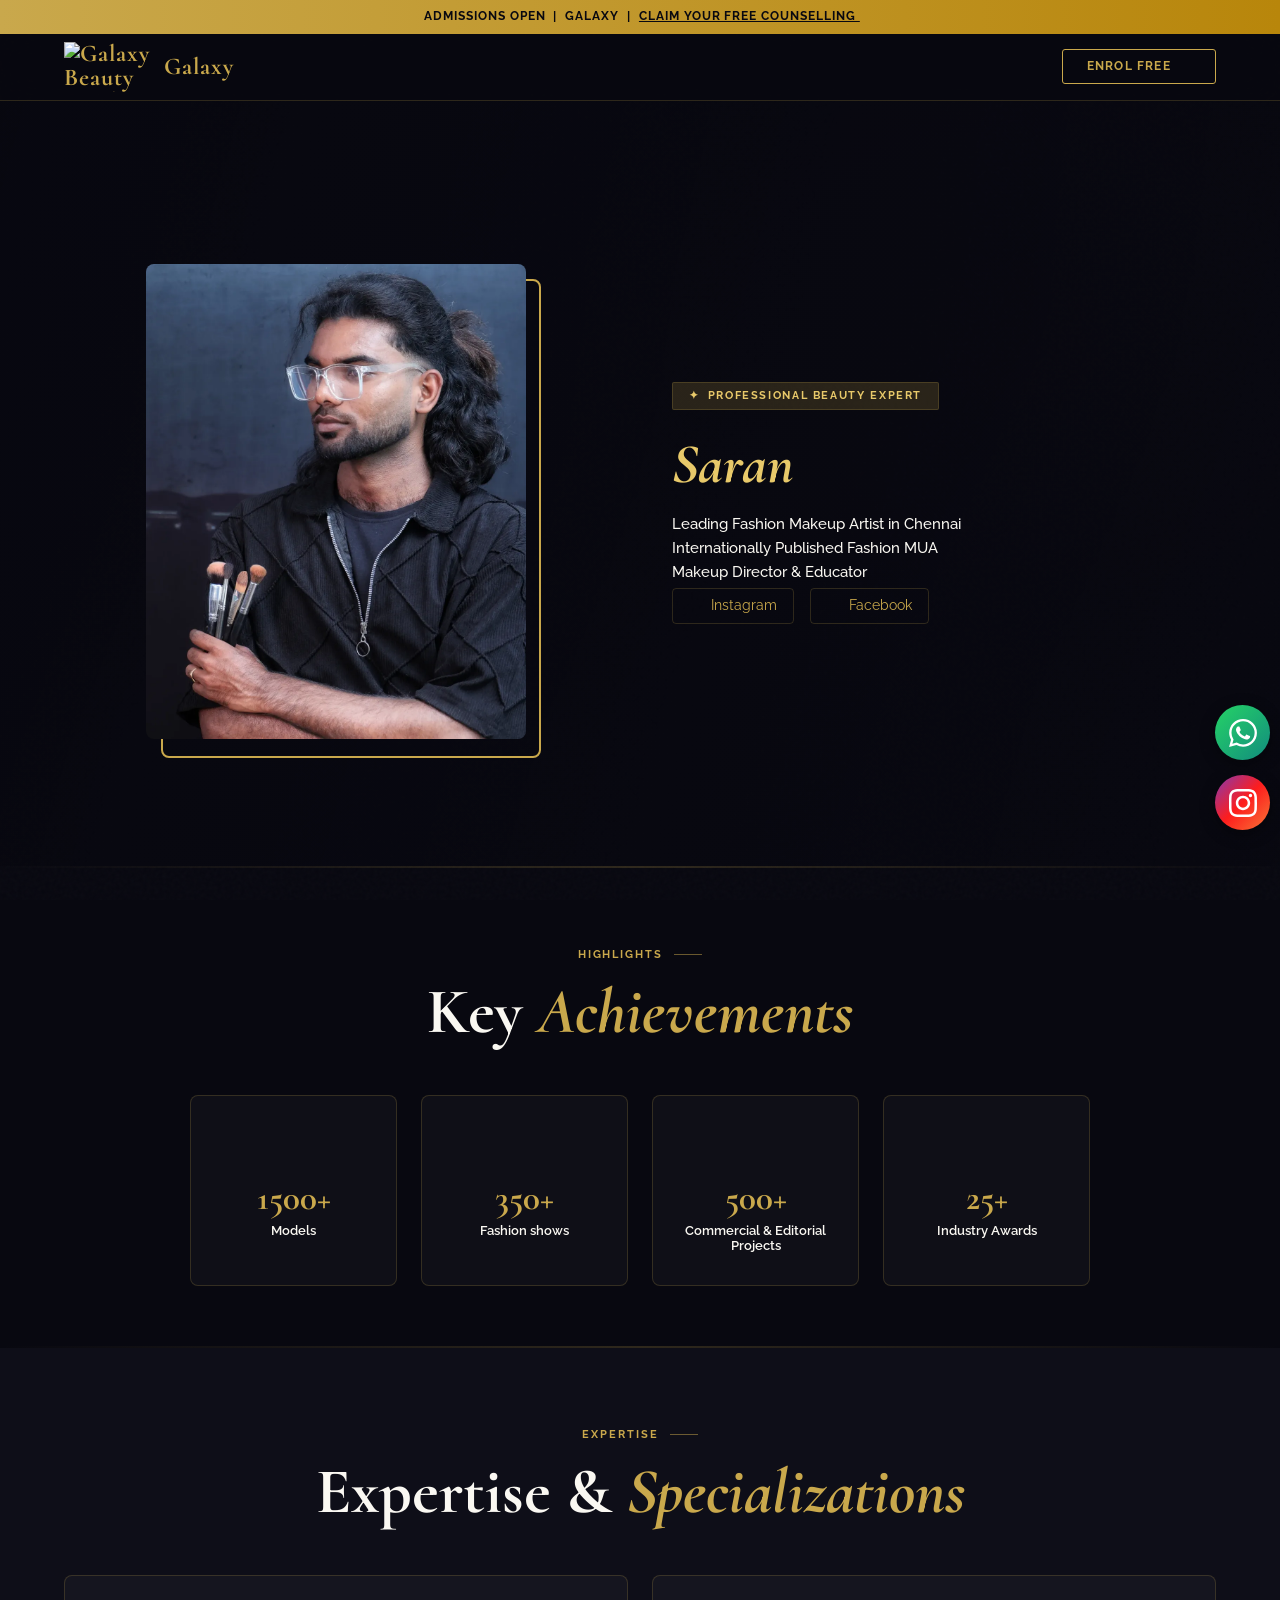
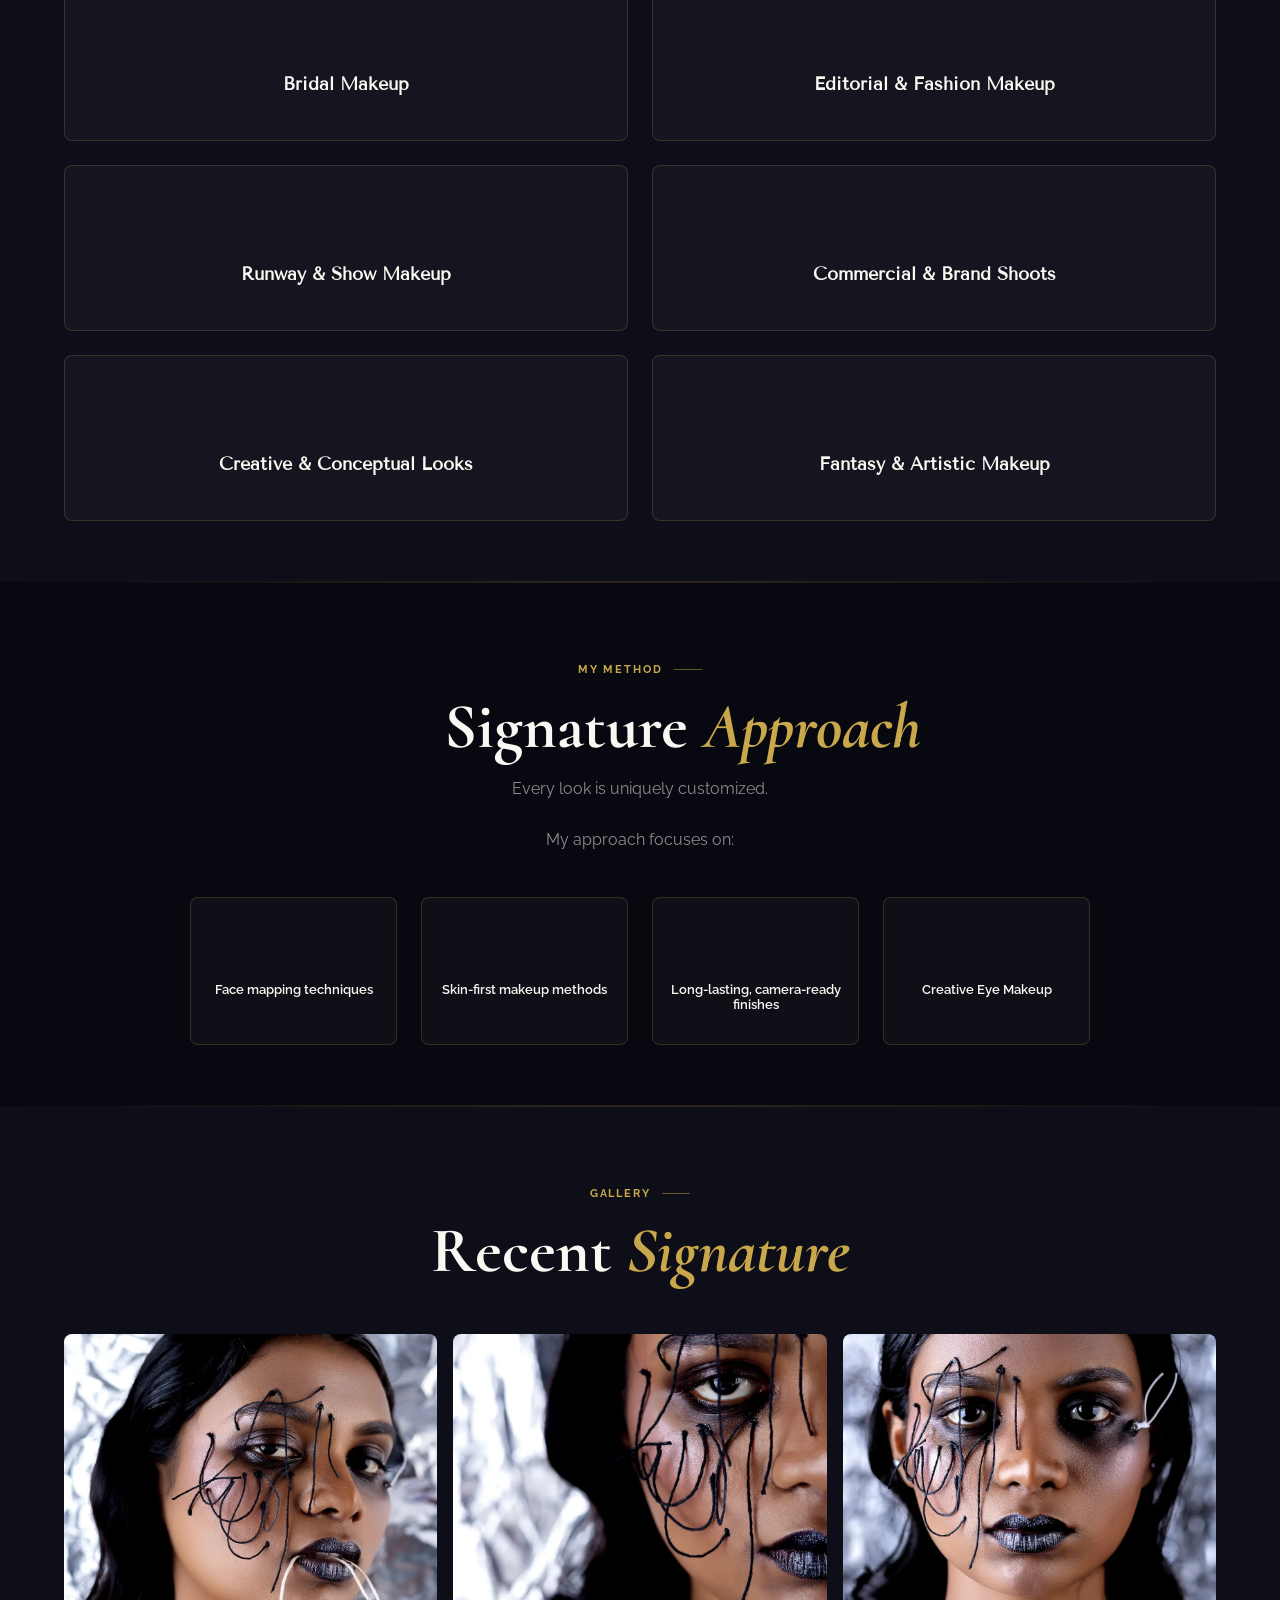
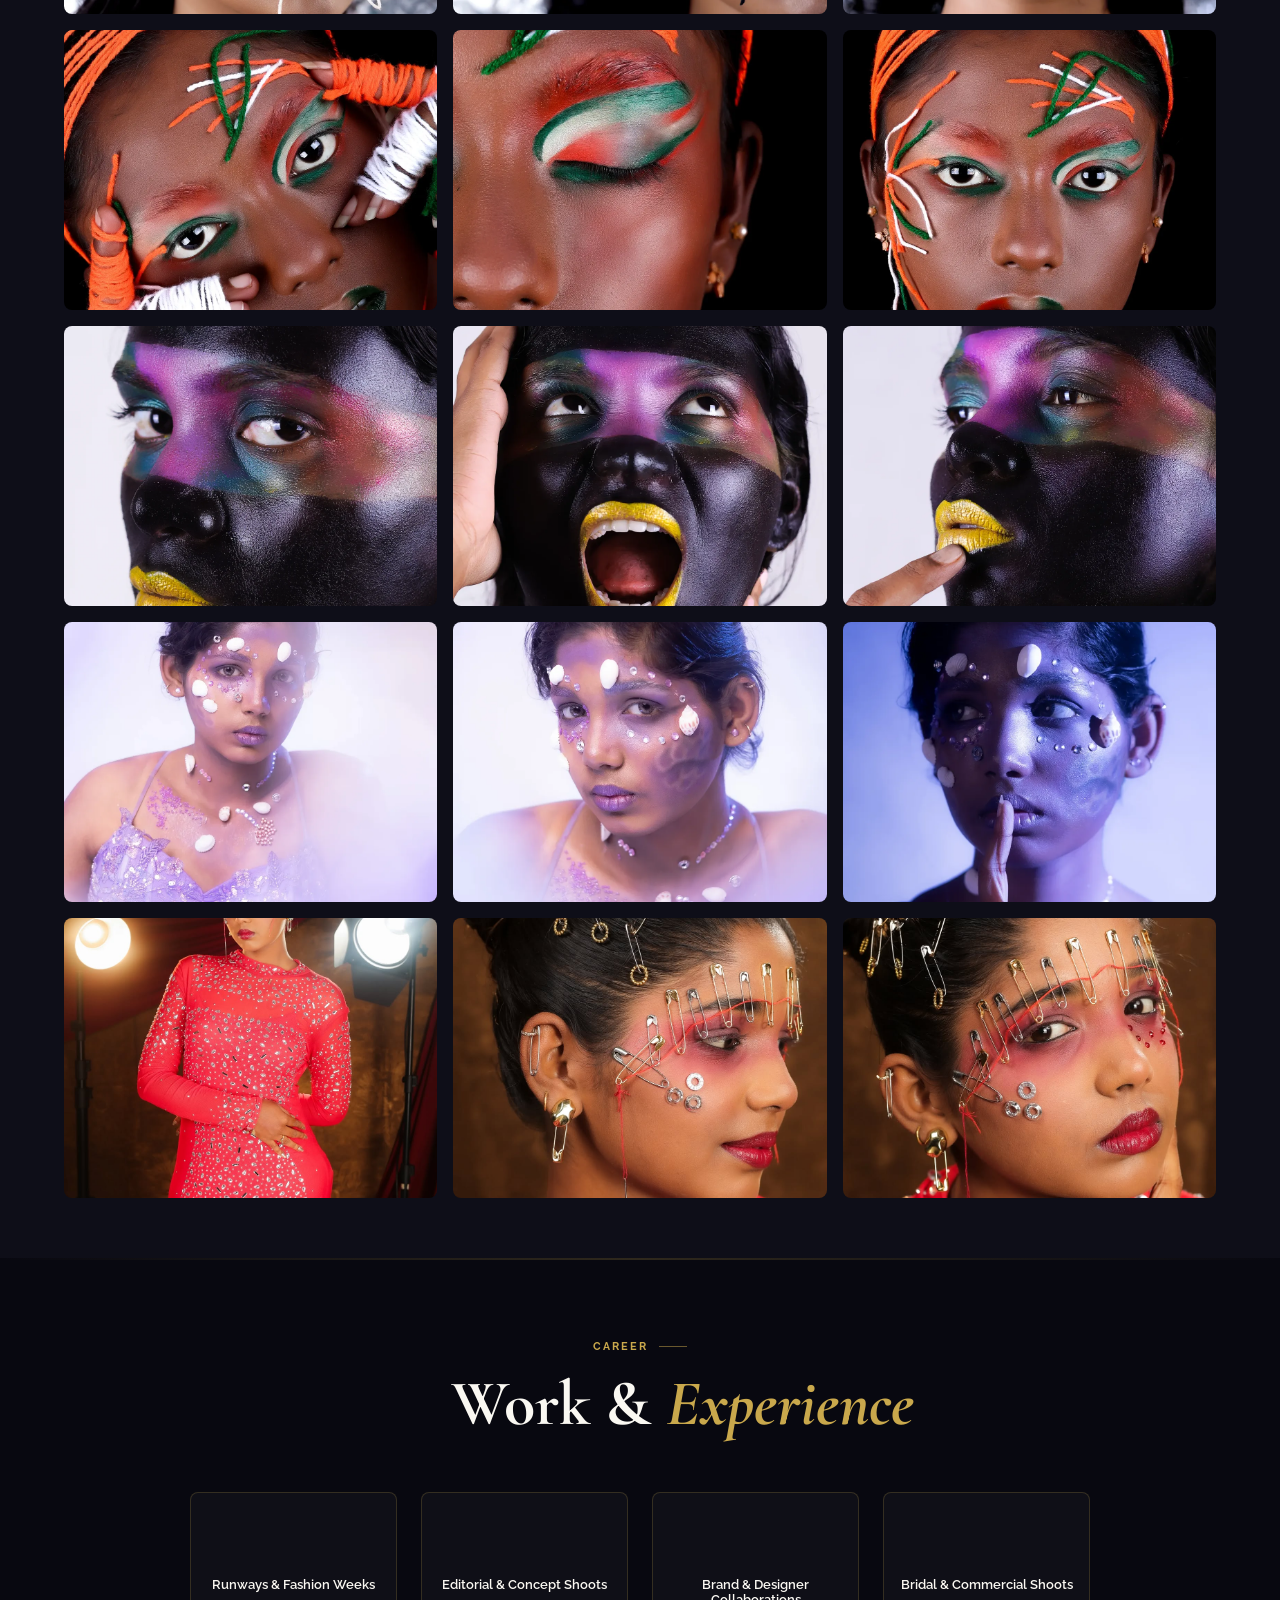
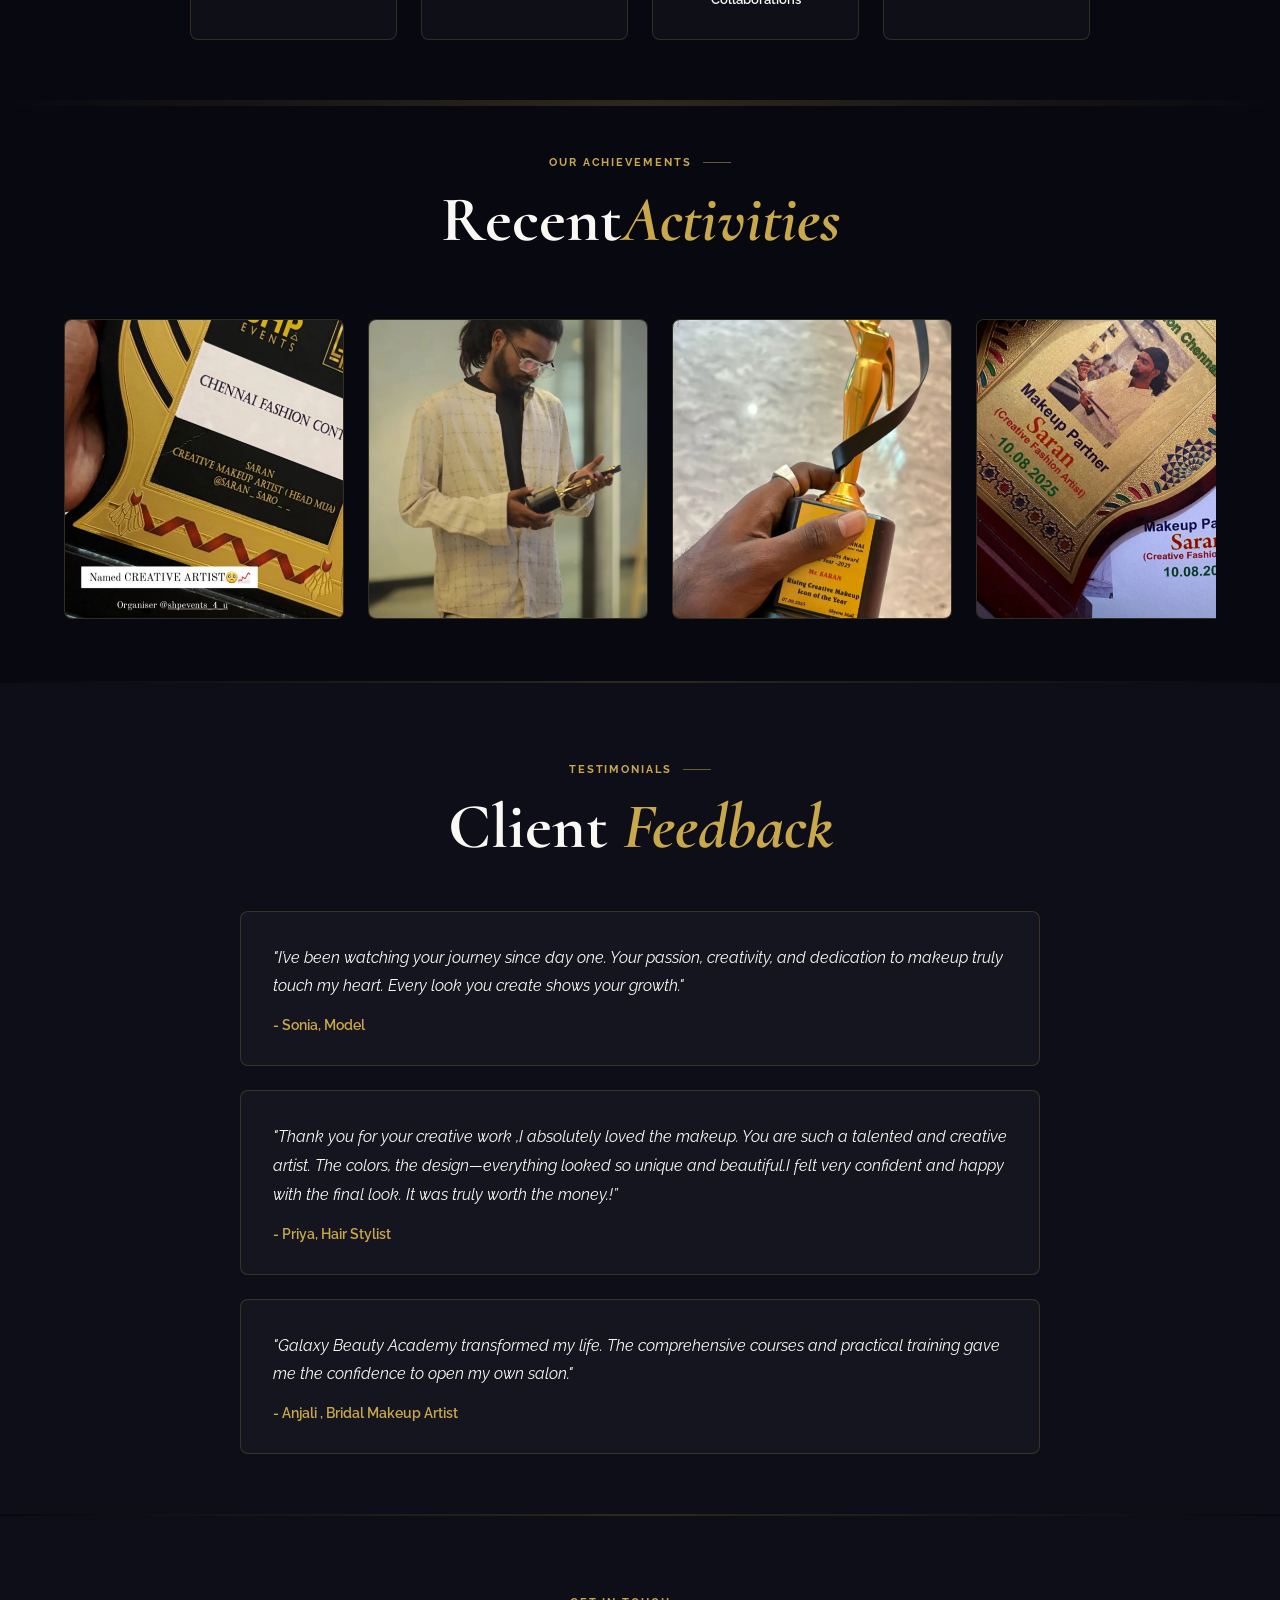
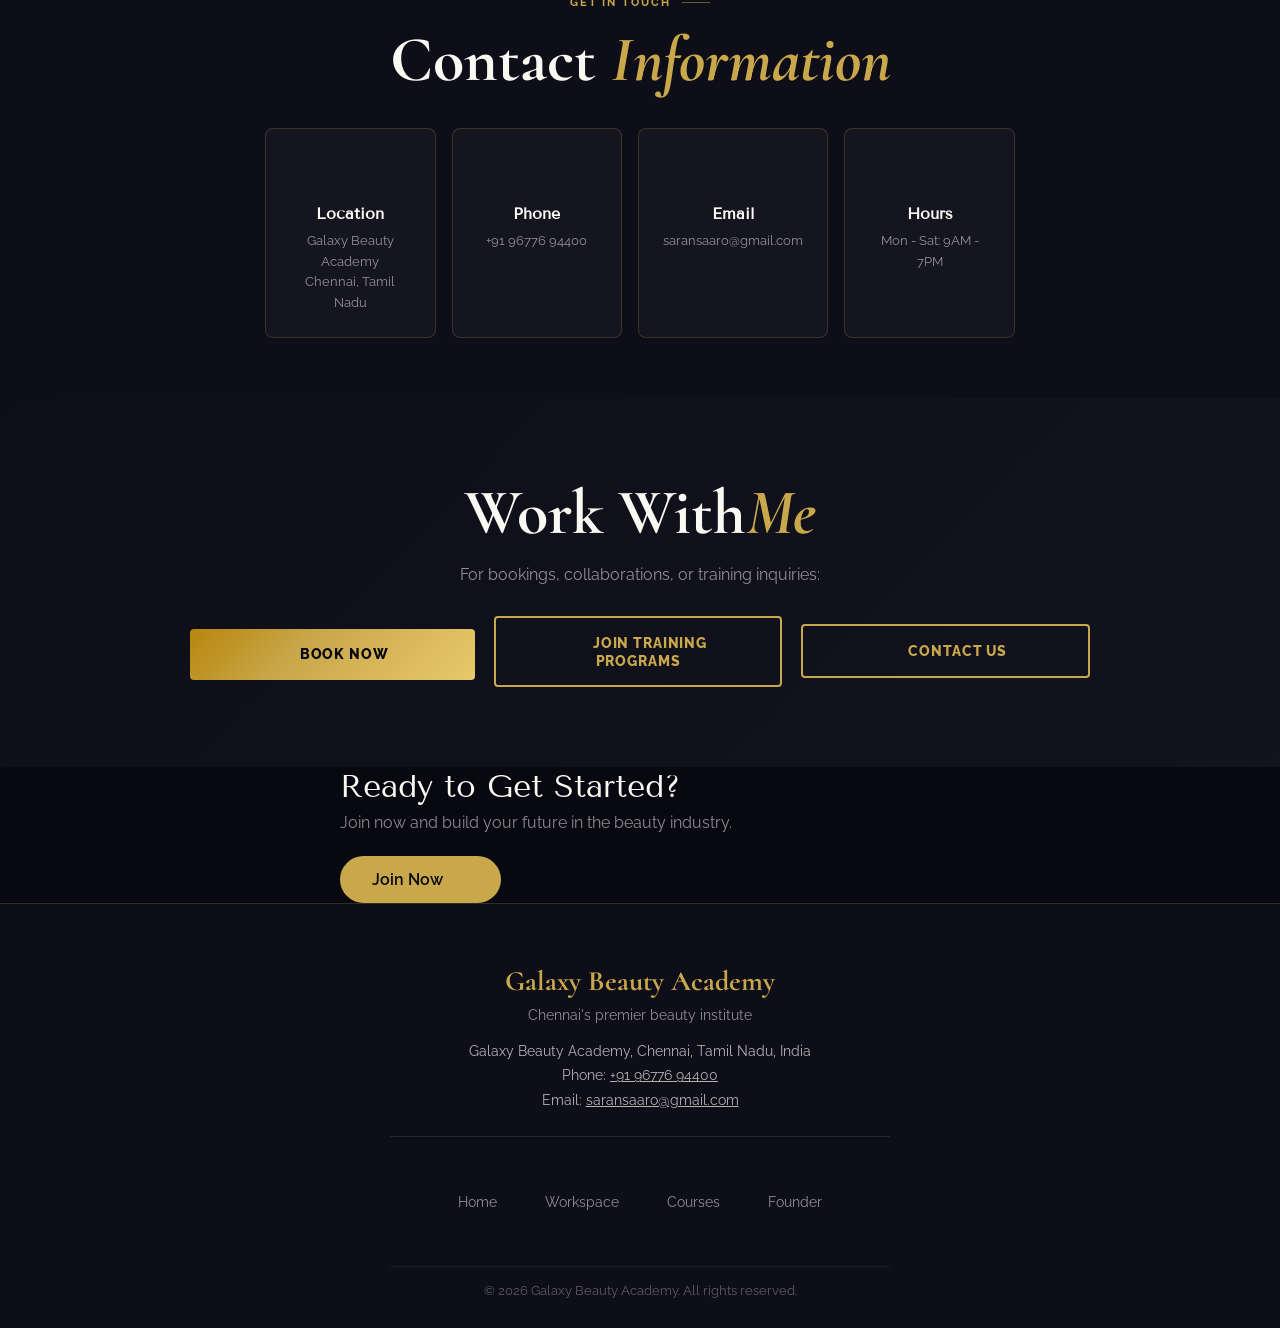
==== commit 44623879: "SEO optimized & Improved UI- Final Version 1.0" ====
--- a/portfolio.html
+++ b/portfolio.html
@@ -8,14 +8,17 @@
       name="description"
       content="Meet Saran — Chennai-based professional fashion makeup artist, educator, and founder of Galaxy Beauty Academy. 1000+ models, 300+ fashion shows, 20+ industry awards."
     />
-    <link rel="canonical" href="https://galaxybeautyacademy.com/portfolio.html" />
+    <meta name="keywords" content="makeup artist Chennai, fashion makeup artist, bridal makeup Chennai, Saran makeup portfolio, Galaxy Beauty Academy founder, professional makeup artist Tamil Nadu" />
+    <meta name="author" content="Galaxy Unisex Salon & Beauty Academy" />
+    <meta name="robots" content="index, follow" />
+    <link rel="canonical" href="https://www.galaxybeautyacademy.com/portfolio.html" />
 
     <!-- Open Graph -->
     <meta property="og:type" content="profile" />
     <meta property="og:title" content="Founder Portfolio | Galaxy Beauty Academy Chennai" />
     <meta property="og:description" content="Meet Saran — Chennai-based professional fashion makeup artist and founder of Galaxy Beauty Academy. 1000+ models, 300+ fashion shows, 20+ industry awards." />
     <meta property="og:image" content="https://galaxybeautyacademy.com/ProfilePic.jpeg" />
-    <meta property="og:url" content="https://galaxybeautyacademy.com/portfolio.html" />
+    <meta property="og:url" content="https://www.galaxybeautyacademy.com/portfolio.html" />
     <meta property="og:site_name" content="Galaxy Beauty Academy" />
     <meta property="og:locale" content="en_IN" />
 
@@ -37,12 +40,12 @@
       "name": "Saran",
       "jobTitle": "Professional Fashion Makeup Artist & Educator",
       "description": "Chennai-based professional fashion makeup artist and educator. Founder of Galaxy Beauty Academy & Salon. Internationally published artist with 1000+ models, 300+ fashion shows, 500+ editorial projects, and 20+ industry awards.",
-      "url": "https://galaxybeautyacademy.com/portfolio.html",
-      "image": "https://galaxybeautyacademy.com/ProfilePic.jpeg",
+      "url": "https://www.galaxybeautyacademy.com/portfolio.html",
+      "image": "https://www.galaxybeautyacademy.com/ProfilePic.jpeg",
       "worksFor": {
         "@type": "EducationalOrganization",
         "name": "Galaxy Beauty Academy",
-        "url": "https://galaxybeautyacademy.com/"
+        "url": "https://www.galaxybeautyacademy.com/"
       },
       "sameAs": [
         "https://www.instagram.com/saran_saro__/",
@@ -595,10 +598,10 @@
     </footer>
 
     <script
-      src="images/https://cdn.jsdelivr.net/npm/lucide@0.344.0/dist/umd/lucide.min.js"
+      src="https://cdn.jsdelivr.net/npm/lucide@0.344.0/dist/umd/lucide.min.js"
       crossorigin="anonymous"
     ></script>
-    <script src="images/script.js"></script>
+    <script src="script.js"></script>
     <script>
       // Ensure Lucide icons can load from alternate CDN if primary fails
       window.lucideReady = false;
@@ -752,7 +755,7 @@
     <div class="lightbox-overlay" id="lightbox">
       <button class="lightbox-close" id="lightboxClose">&times;</button>
       <button class="lightbox-prev" id="lightboxPrev">&#8249;</button>
-      <img id="lightboxImg" src="images/" alt="Preview" />
+      <img id="lightboxImg" src="" alt="Preview" />
       <button class="lightbox-next" id="lightboxNext">&#8250;</button>
       <div class="lightbox-counter" id="lightboxCounter"></div>
     </div>
--- a/style.css
+++ b/style.css
@@ -178,6 +178,7 @@
       rgba(8, 8, 16, 0.95) 55%
     ),
     linear-gradient(135deg, #0f0f1e, #06060f);
+  -webkit-backdrop-filter: blur(4px);
   backdrop-filter: blur(4px);
   opacity: 1;
   visibility: visible;
@@ -339,6 +340,7 @@
   top: 0;
   z-index: 100;
   background: rgba(8, 8, 16, 0.9);
+  -webkit-backdrop-filter: blur(20px);
   backdrop-filter: blur(20px);
   border-bottom: 1px solid var(--border);
   padding: 0.5rem 5%;
@@ -462,6 +464,7 @@
   bottom: 0;
   z-index: 99;
   background: rgba(8, 8, 16, 0.97);
+  -webkit-backdrop-filter: blur(20px);
   backdrop-filter: blur(20px);
   flex-direction: column;
   align-items: center;
@@ -823,6 +826,29 @@
   box-shadow: 0 12px 36px var(--gold-glow);
   filter: brightness(1.1);
 }
+.btn-gold:focus {
+  outline: none;
+  box-shadow: 0 0 0 3px rgba(201, 168, 76, 0.25), 0 12px 36px var(--gold-glow);
+}
+.btn-gold:focus-visible {
+  outline: 2px solid var(--gold2);
+  outline-offset: 2px;
+}
+.nav-links a:focus {
+  outline: none;
+  color: var(--gold);
+}
+.nav-links a:focus-visible {
+  outline: 2px solid var(--gold);
+  outline-offset: 4px;
+}
+.nav-cta:focus {
+  outline: none;
+}
+.nav-cta:focus-visible {
+  outline: 2px solid var(--gold2);
+  outline-offset: 2px;
+}
 .form-note {
   text-align: center;
   font-size: 0.68rem;
@@ -1753,6 +1779,7 @@
   inset: 0;
   z-index: 10000;
   background: rgba(0, 0, 0, 0.92);
+  -webkit-backdrop-filter: blur(10px);
   backdrop-filter: blur(10px);
   display: none;
   align-items: center;
@@ -2063,43 +2090,65 @@
 
 /* Footer */
 .pf-footer {
-  padding: 40px 5% 20px;
+  padding: 60px 5% 30px;
   background: var(--bg2);
   border-top: 1px solid var(--border);
 }
 
+.pf-footer .sec-inner {
+  max-width: 1200px;
+}
+
 .pf-footer-content {
   display: flex;
   flex-direction: column;
   align-items: center;
-  gap: 1.5rem;
+  gap: 2rem;
   text-align: center;
+  max-width: 1200px;
+  margin: 0 auto;
+  width: 100%;
+}
+
+.pf-footer-brand {
+  padding-bottom: 1.5rem;
+  border-bottom: 1px solid rgba(255, 255, 255, 0.1);
+  width: 100%;
+  max-width: 500px;
 }
 
 .pf-footer-brand h3 {
   font-family: var(--f-display);
-  font-size: 1.5rem;
+  font-size: 1.75rem;
   color: var(--gold);
   margin-bottom: 0.5rem;
 }
 
 .pf-footer-brand p {
+  font-size: 0.9rem;
+  color: var(--muted);
+  margin-bottom: 1rem;
+}
+
+.pf-footer-brand address {
   font-size: 0.85rem;
-  color: var(--muted);
+  line-height: 1.8;
 }
 
 .pf-footer-links {
   display: flex;
-  gap: 1.5rem;
+  gap: 2rem;
   flex-wrap: wrap;
   justify-content: center;
+  padding: 1rem 0;
 }
 
 .pf-footer-links a {
   color: var(--muted);
   text-decoration: none;
-  font-size: 0.85rem;
+  font-size: 0.9rem;
   transition: color 0.2s;
+  padding: 0.5rem;
 }
 
 .pf-footer-links a:hover {
@@ -2107,8 +2156,14 @@
 }
 
 .pf-footer-copy {
-  font-size: 0.75rem;
+  font-size: 0.8rem;
   color: var(--muted);
+  opacity: 0.6;
+  padding-top: 1rem;
+  border-top: 1px solid rgba(255, 255, 255, 0.1);
+  width: 100%;
+  max-width: 500px;
+}
   opacity: 0.6;
 }
 
@@ -3302,6 +3357,7 @@
   height: 36px;
   border-radius: 50%;
   background: rgba(0, 0, 0, 0.5);
+  -webkit-backdrop-filter: blur(6px);
   backdrop-filter: blur(6px);
   border: 1px solid rgba(201, 168, 76, 0.4);
   color: var(--gold2);
@@ -3425,6 +3481,7 @@
   inset: 0;
   z-index: 10000;
   background: rgba(0, 0, 0, 0.85);
+  -webkit-backdrop-filter: blur(6px);
   backdrop-filter: blur(6px);
   display: flex;
   align-items: center;
@@ -6385,3 +6442,22 @@
     gap: 12px;
   }
 }
+
+/* ── LOADING SPINNER FOR FORM SUBMIT ── */
+.loading-spinner {
+  display: inline-block;
+  width: 16px;
+  height: 16px;
+  border: 2px solid rgba(255, 255, 255, 0.3);
+  border-radius: 50%;
+  border-top-color: #fff;
+  animation: spin 0.8s linear infinite;
+  margin-right: 6px;
+  vertical-align: middle;
+}
+
+@keyframes spin {
+  to {
+    transform: rotate(360deg);
+  }
+}
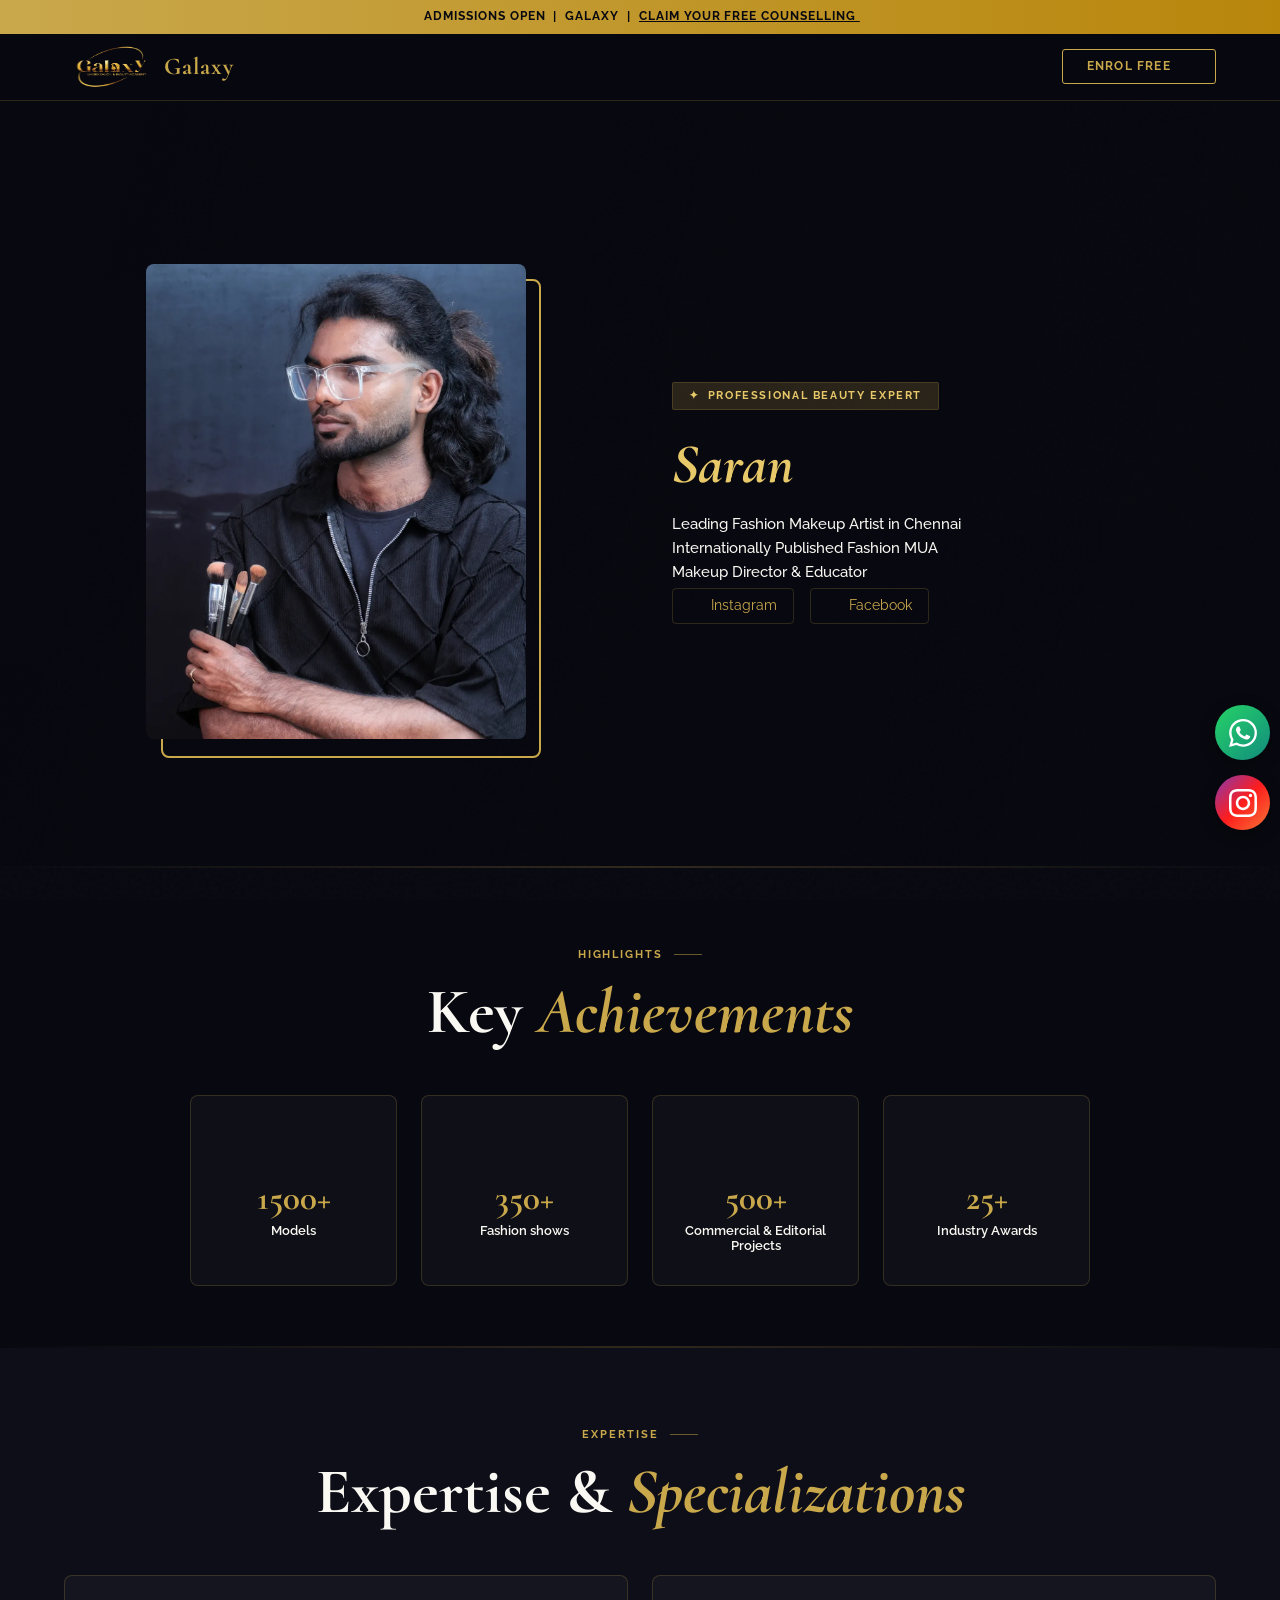
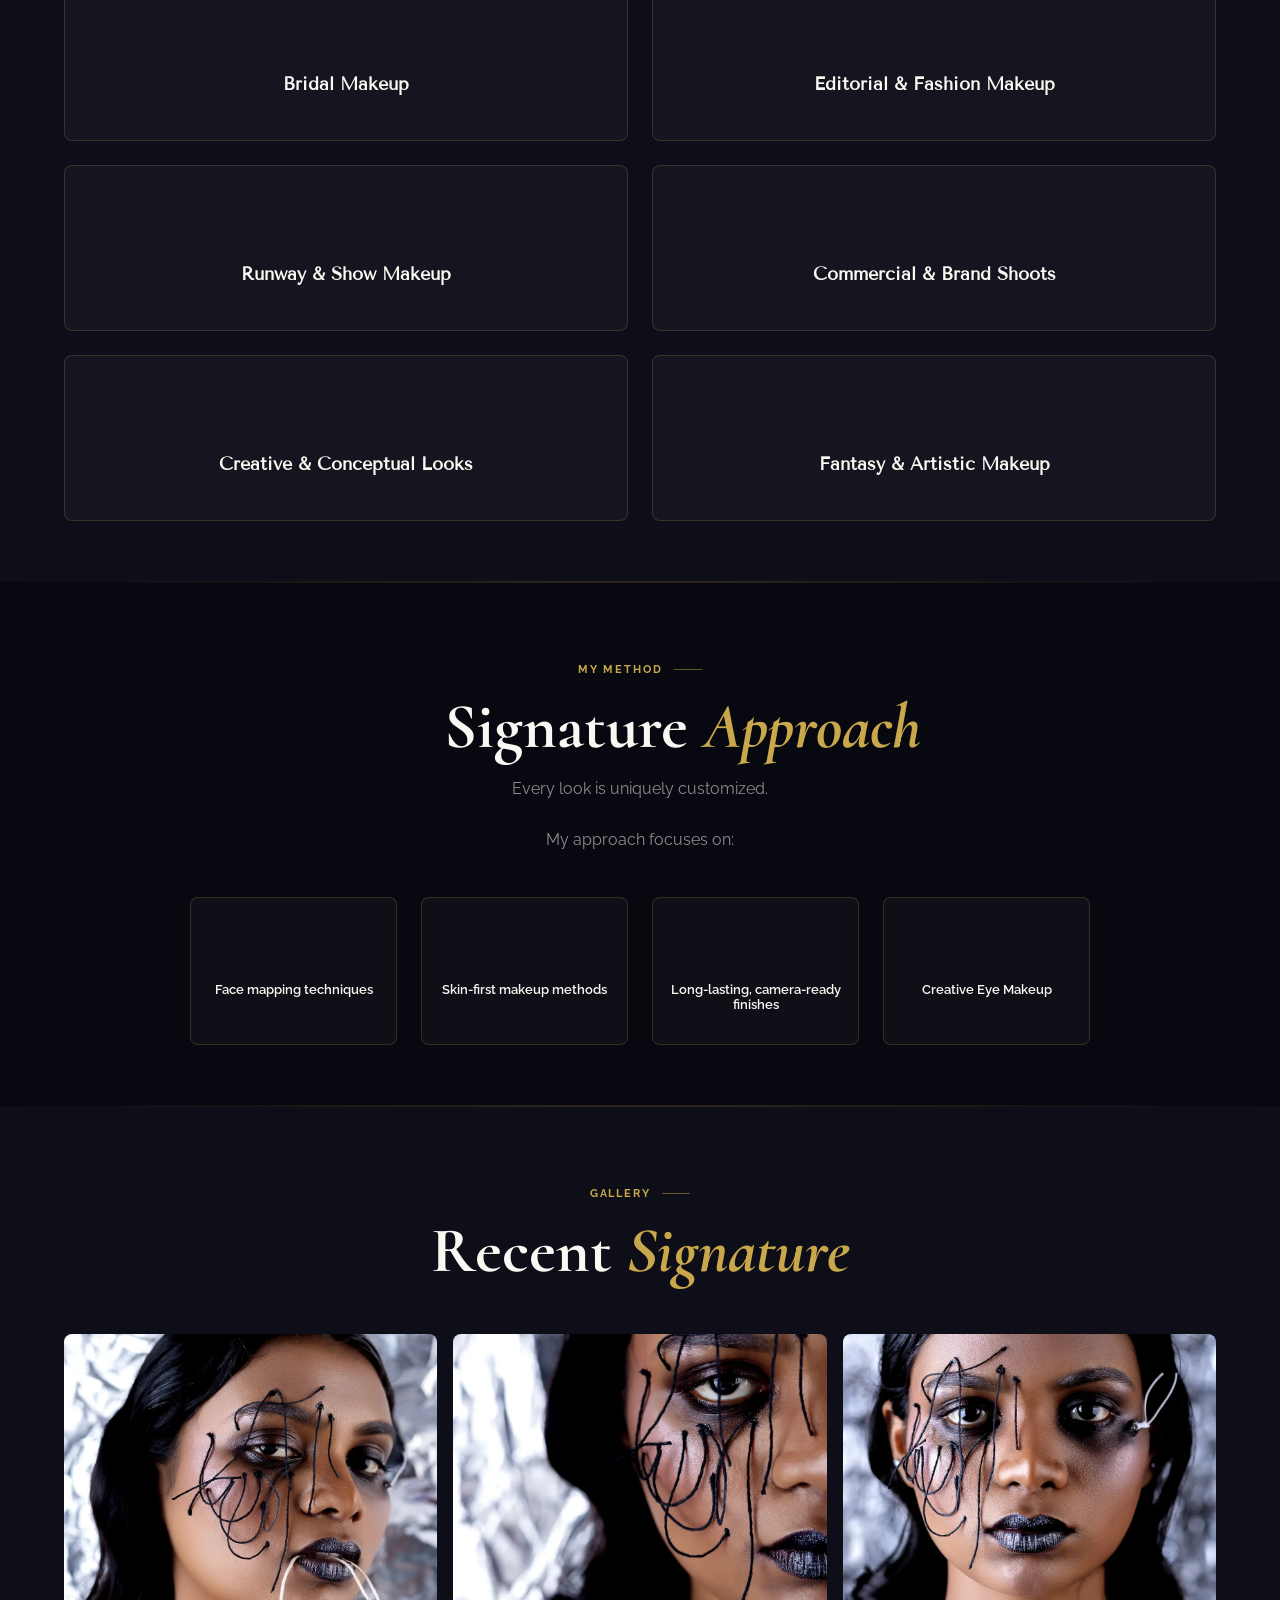
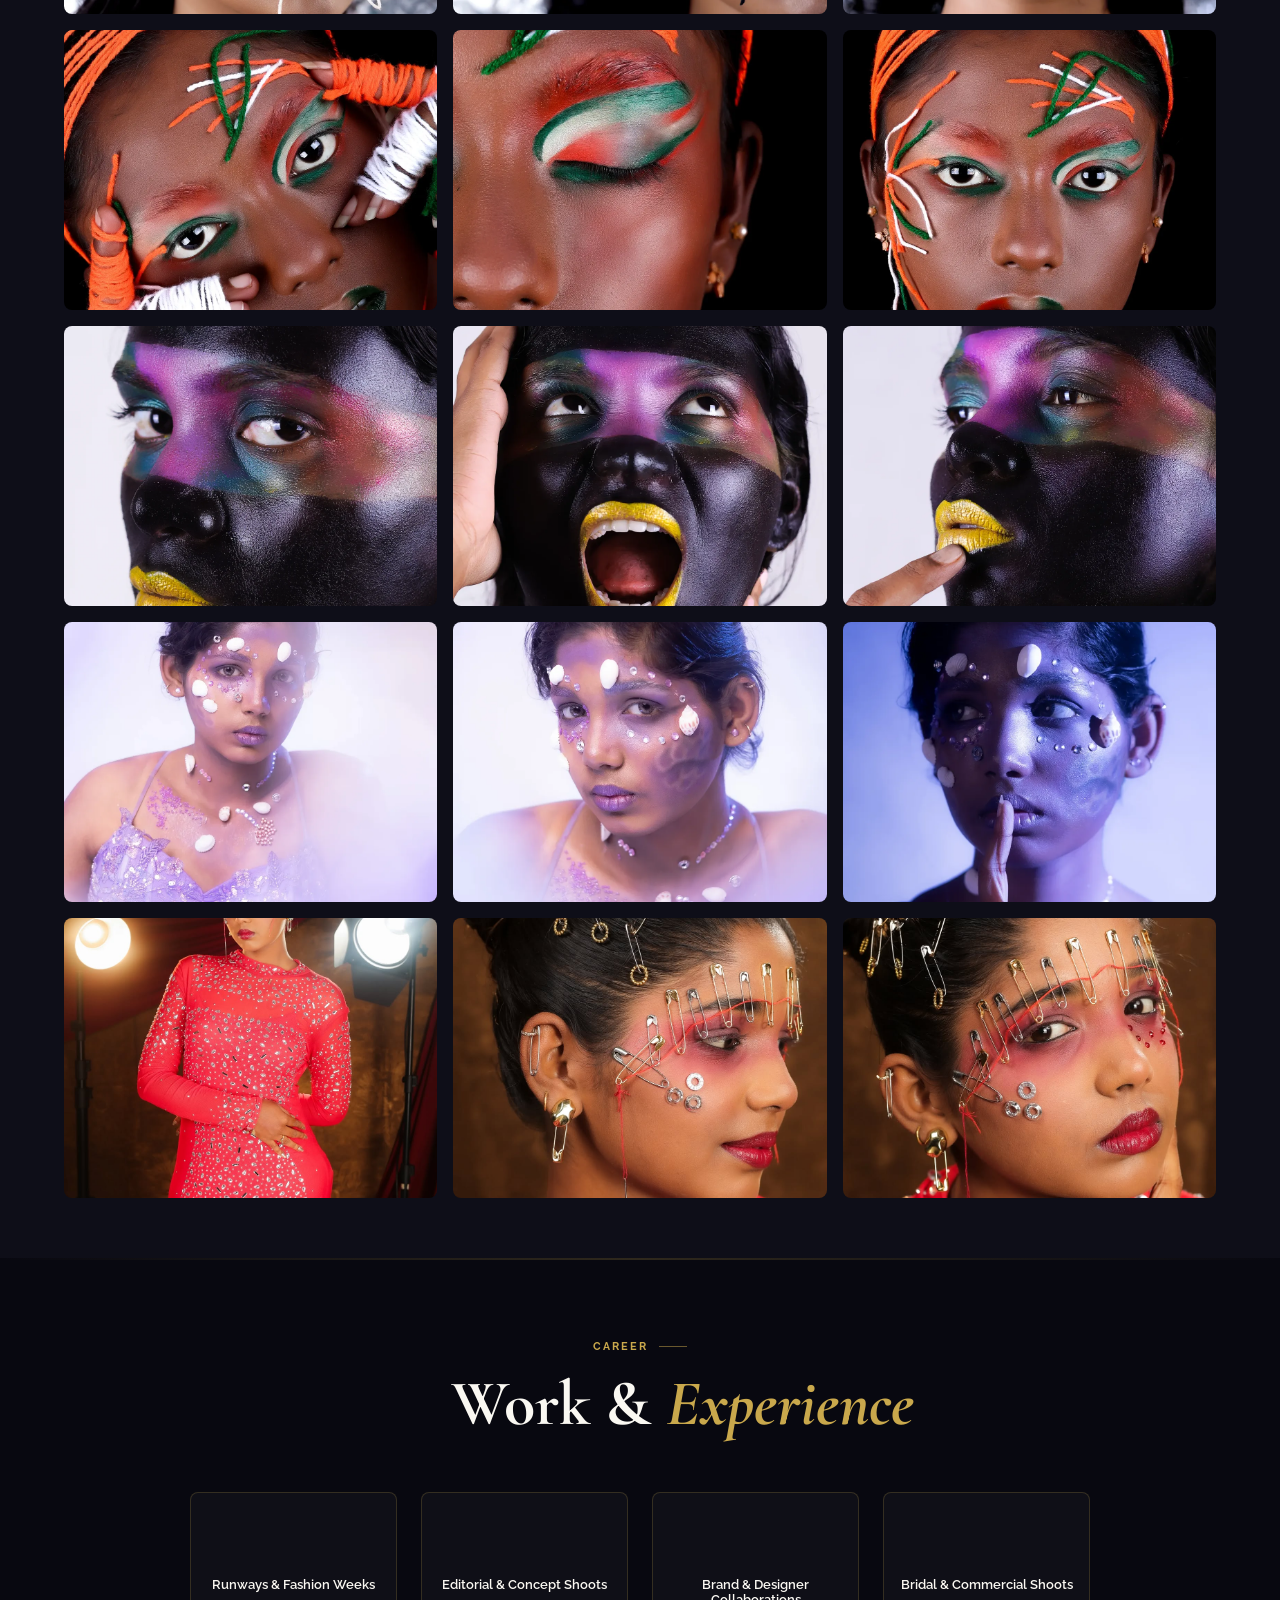
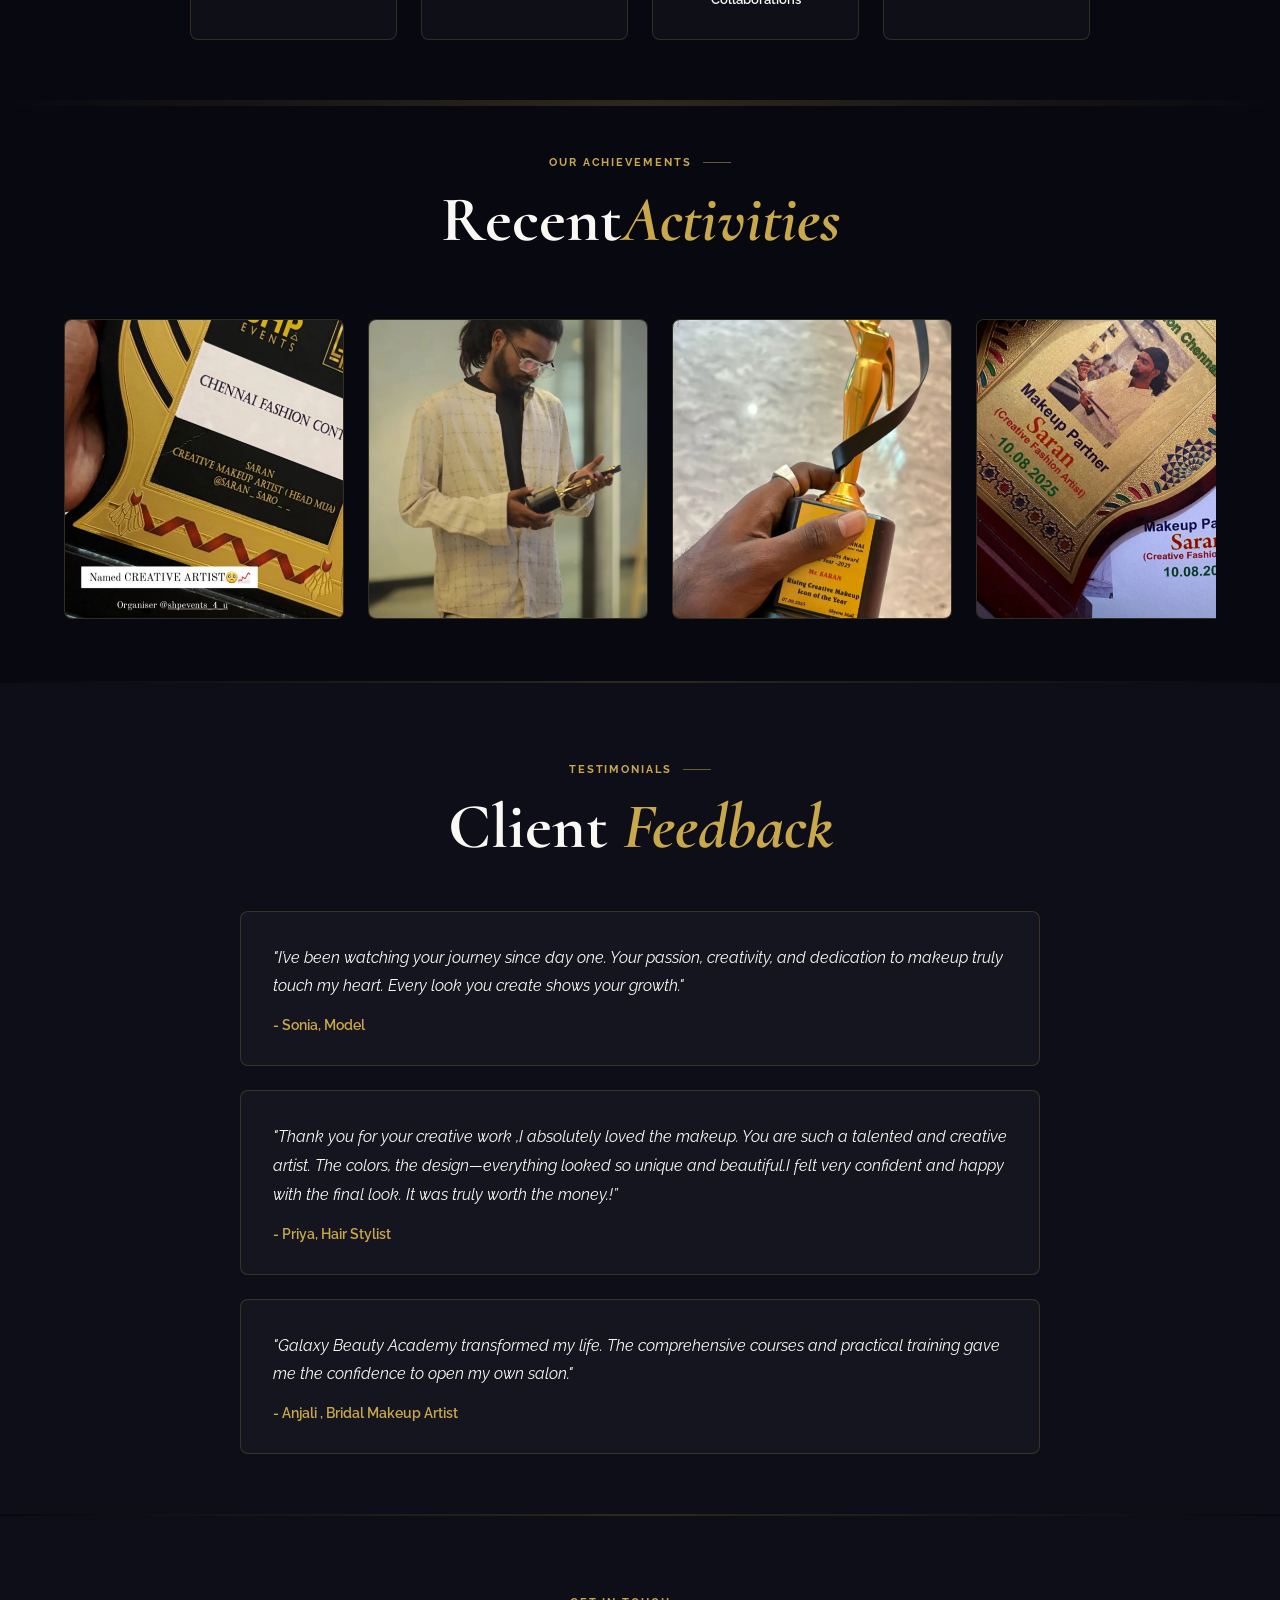
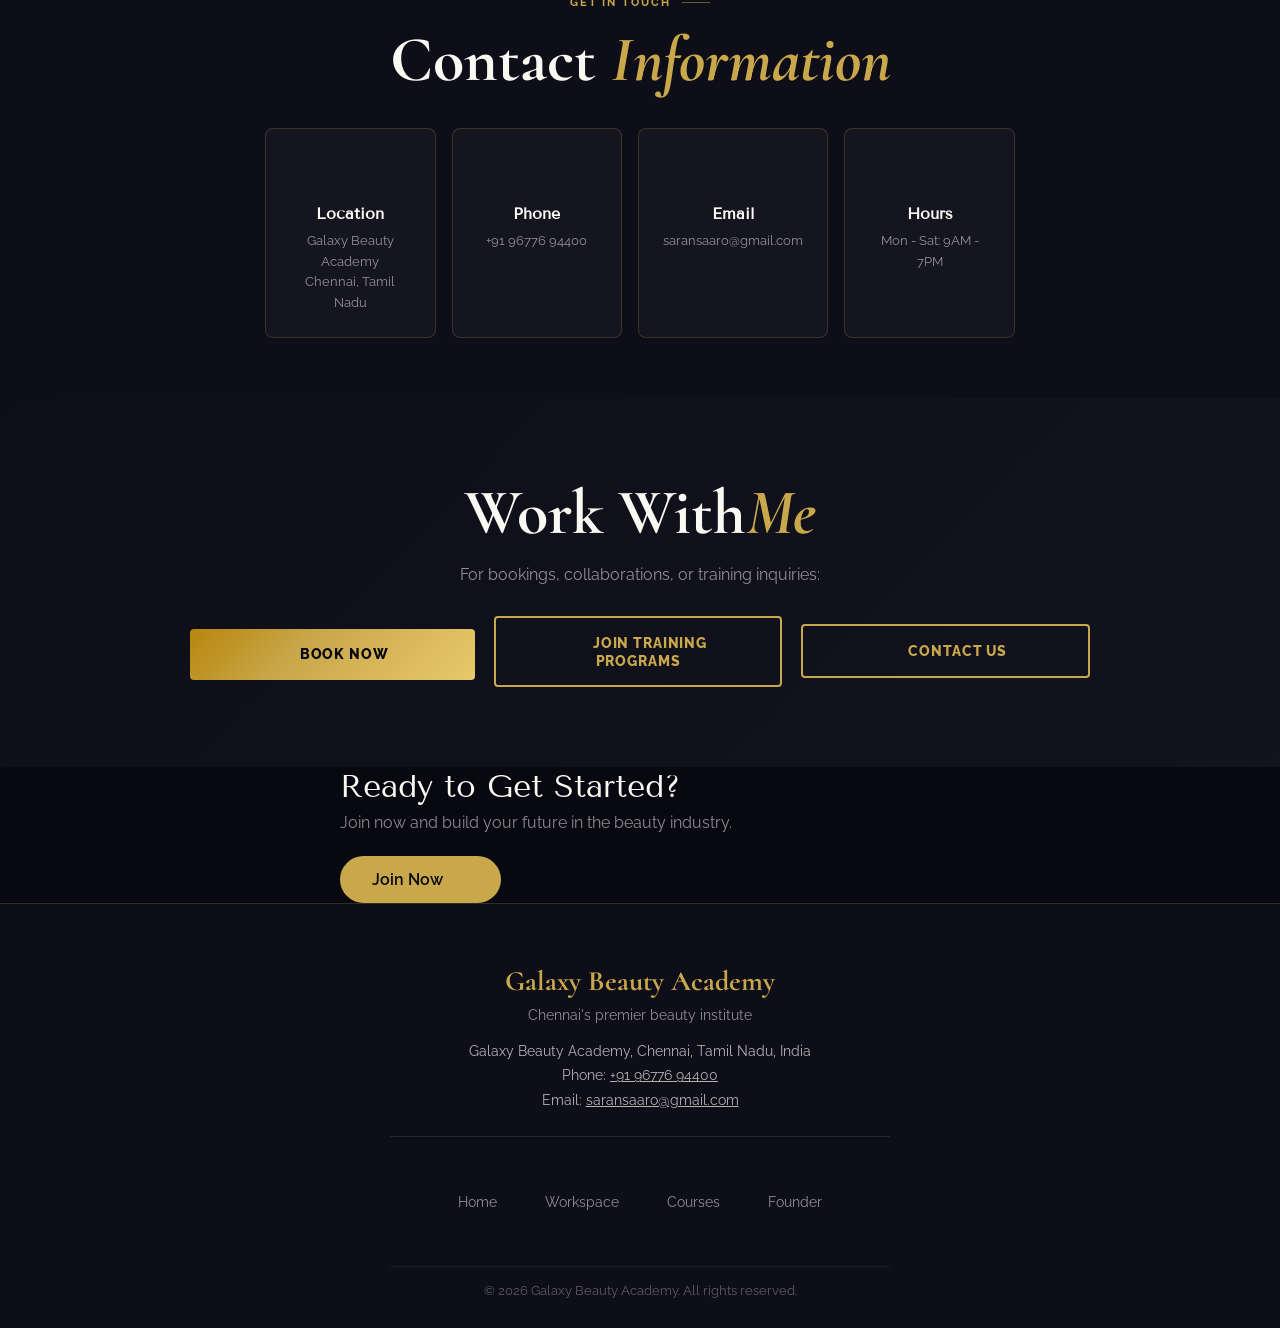
==== commit 360ac3a7: "Portfolio logo fixed" ====
--- a/portfolio.html
+++ b/portfolio.html
@@ -106,7 +106,7 @@
     <nav>
       <div class="nav-brand">
         <img
-          src="images/final logo-01.png"
+          src="images/final_logo.png"
           alt="Galaxy Beauty Academy"
           class="nav-logo"
         />
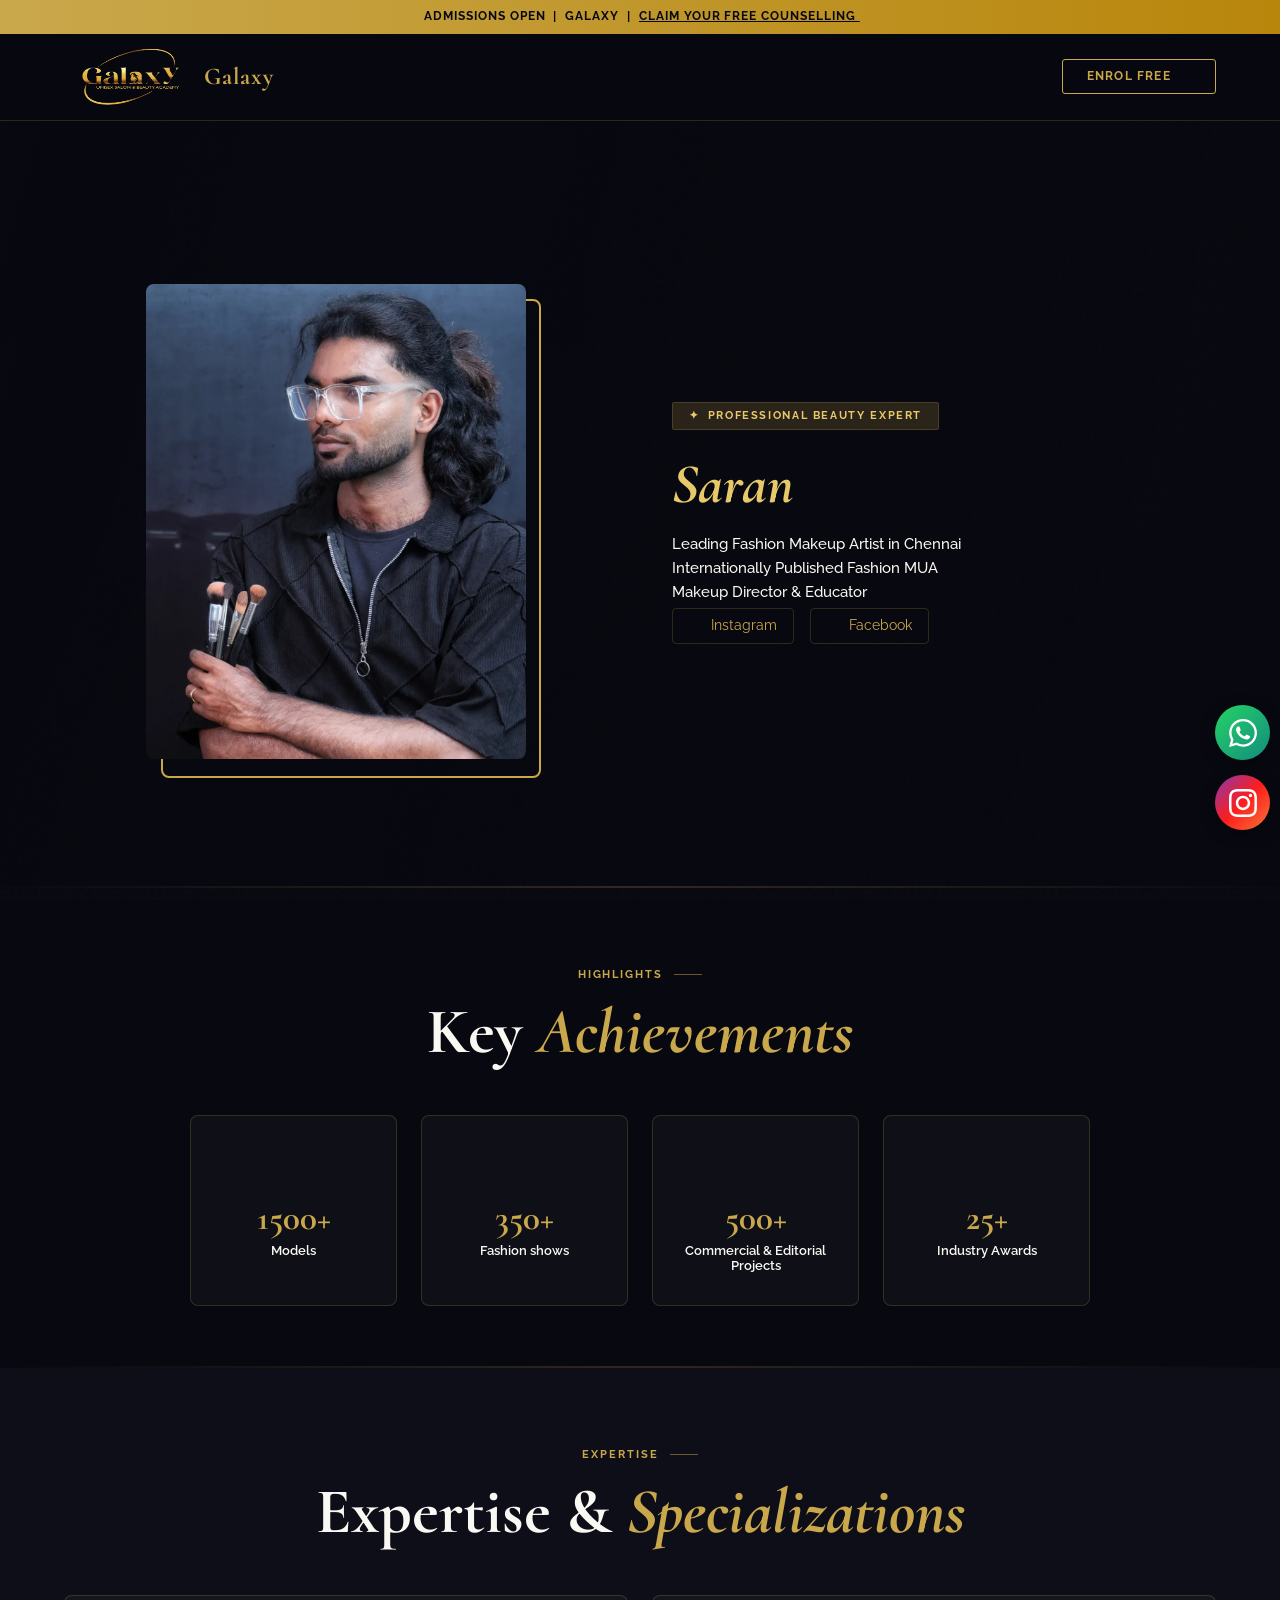
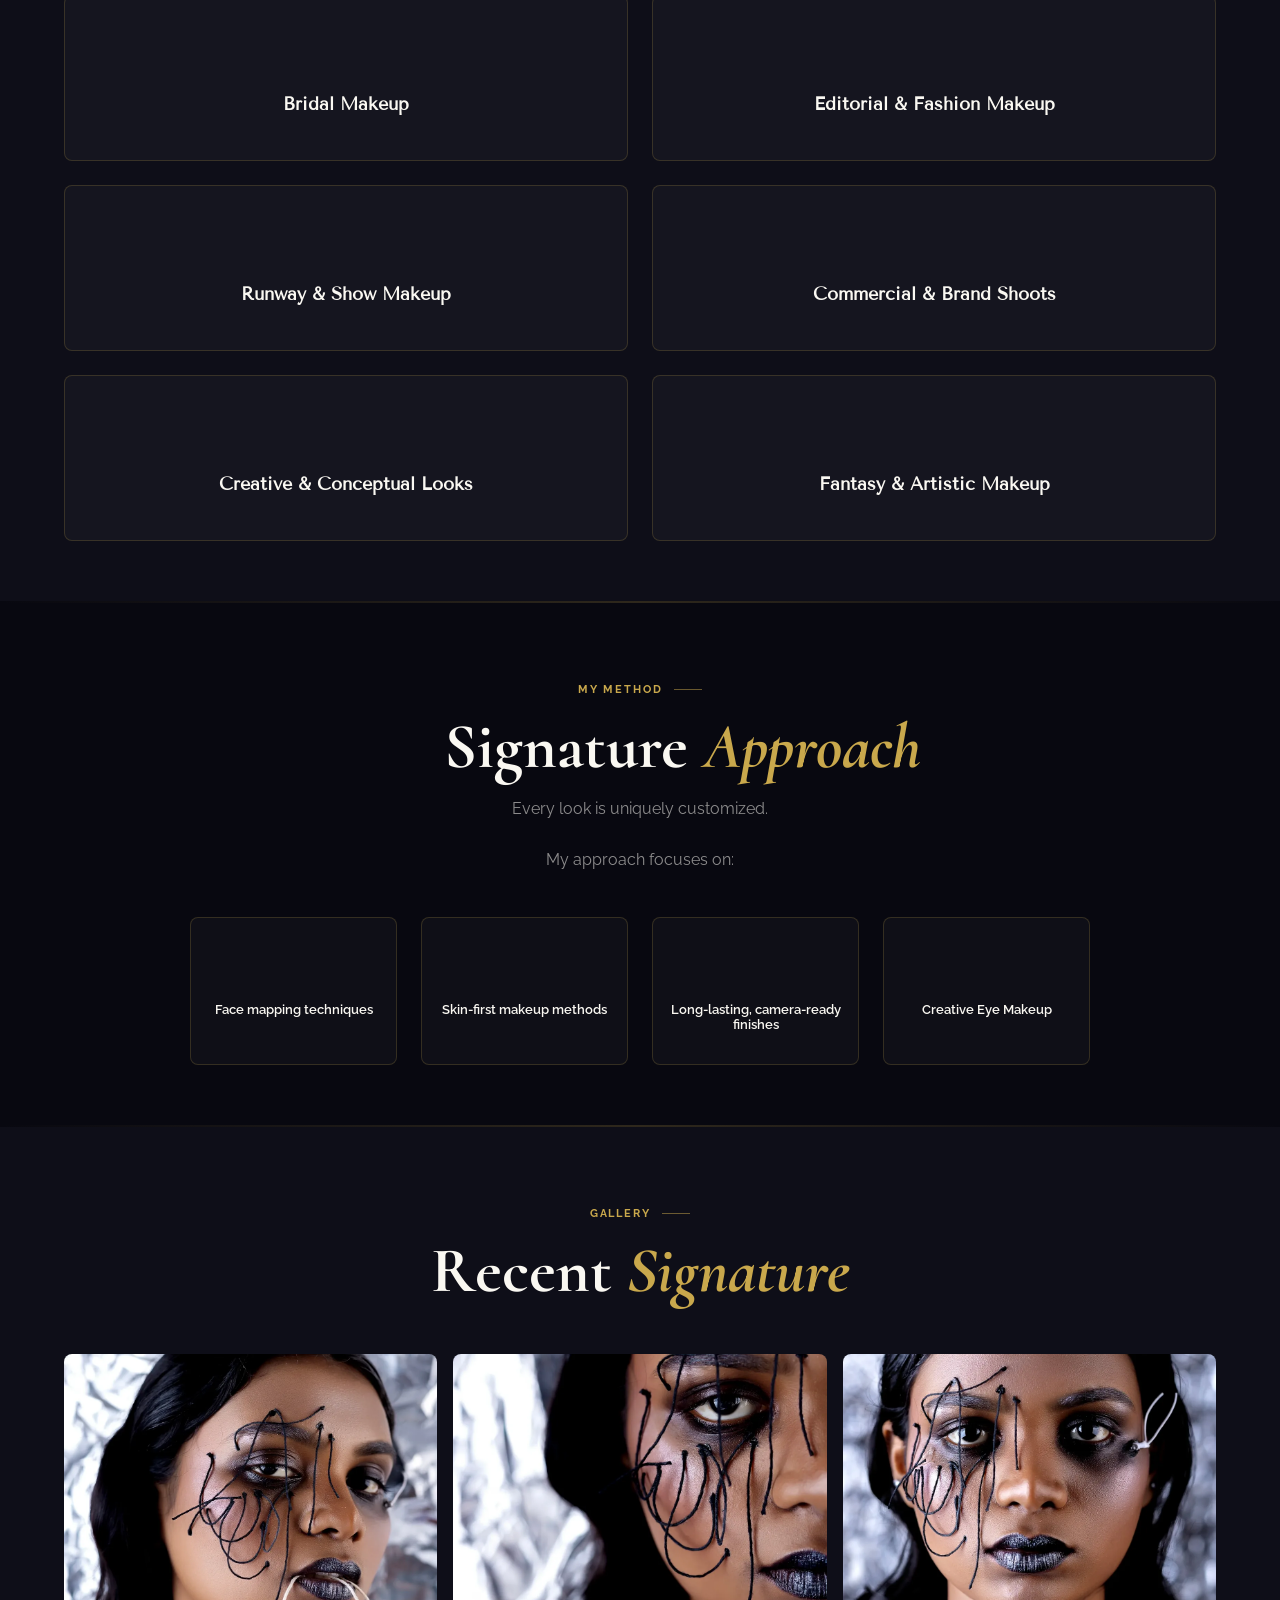
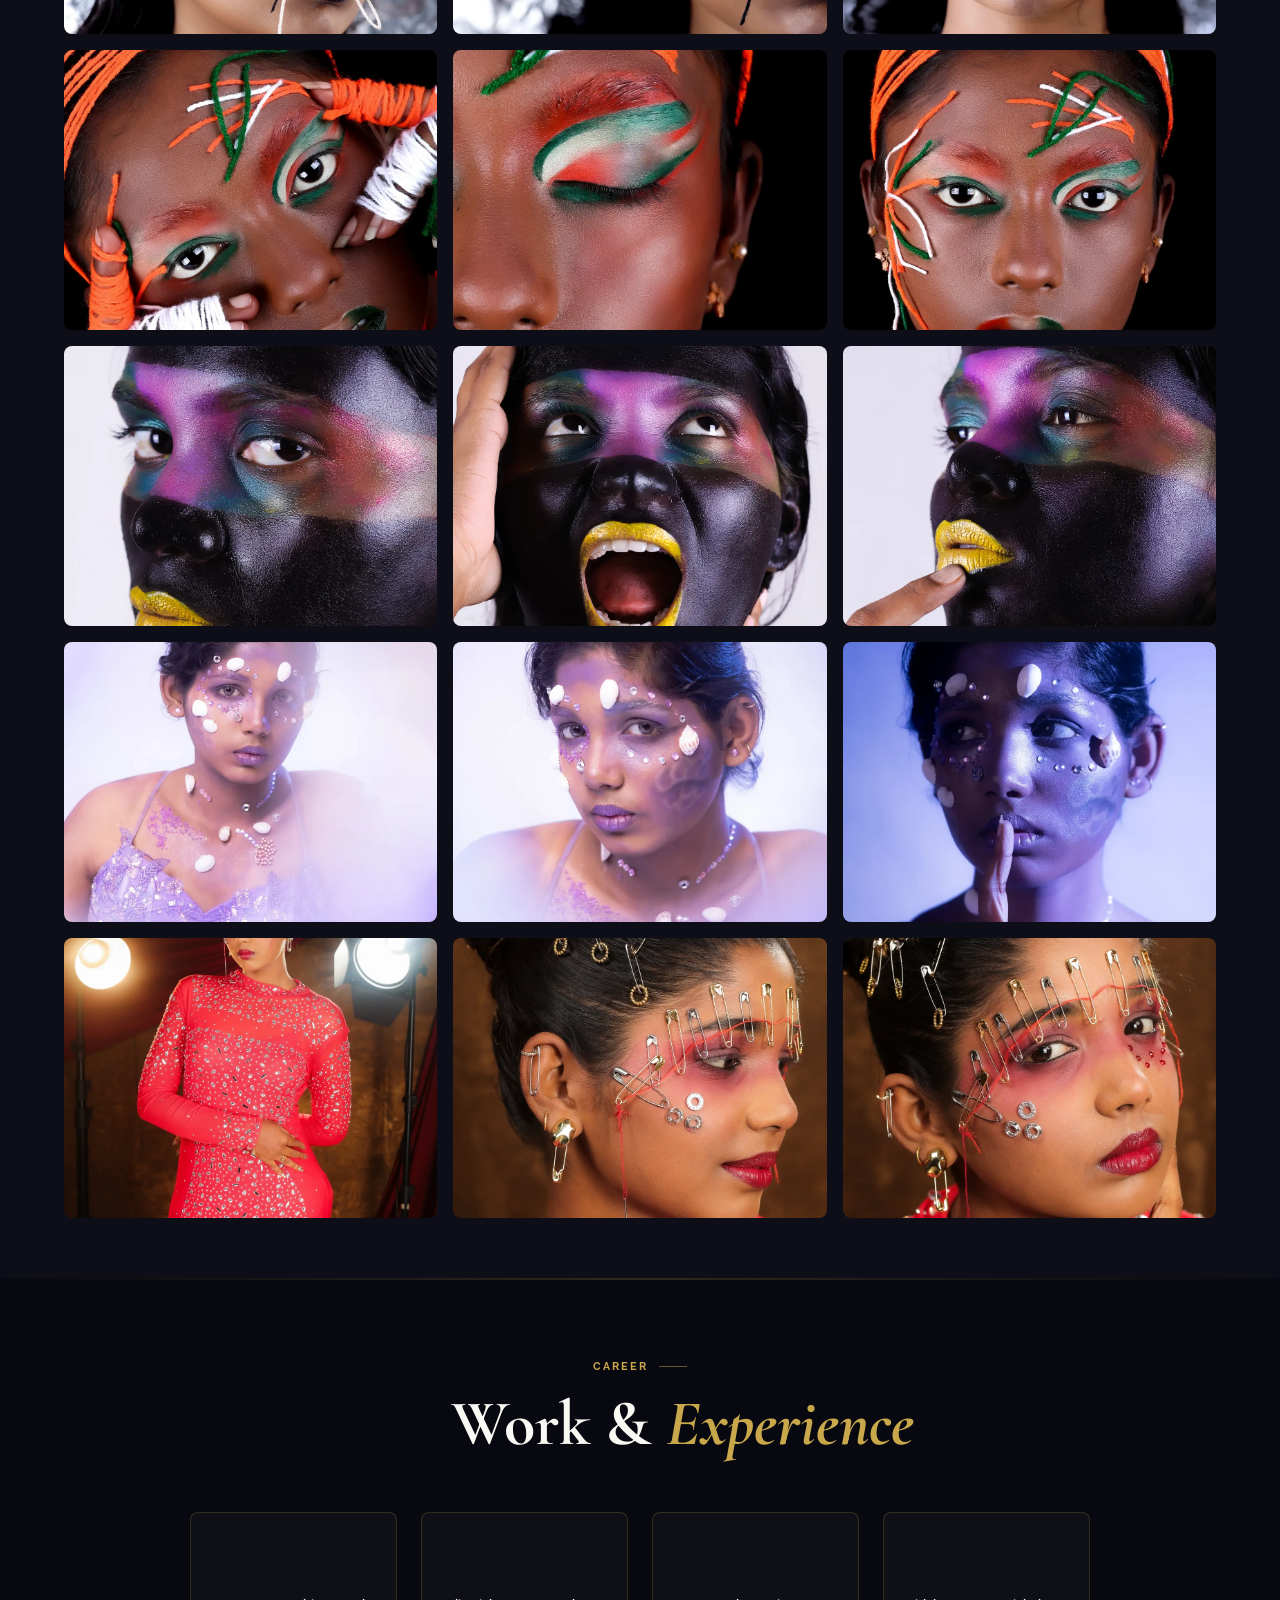
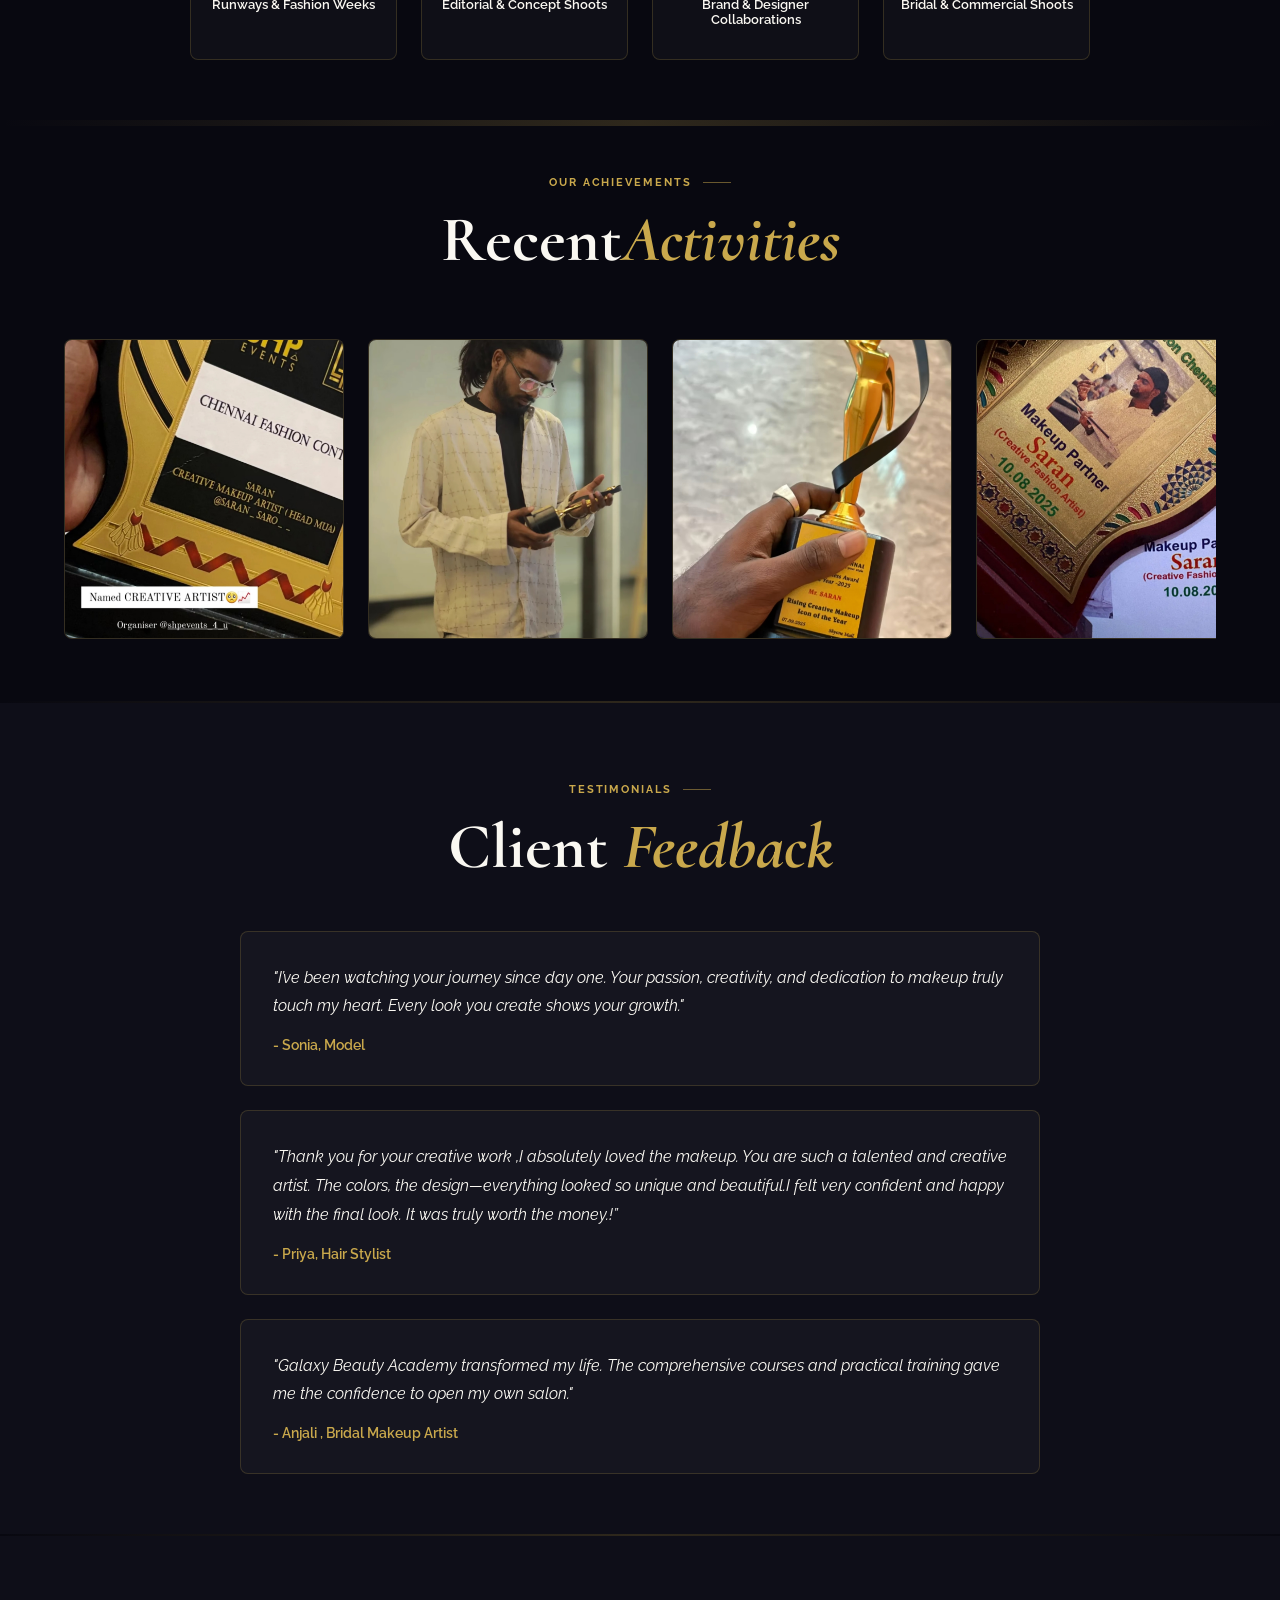
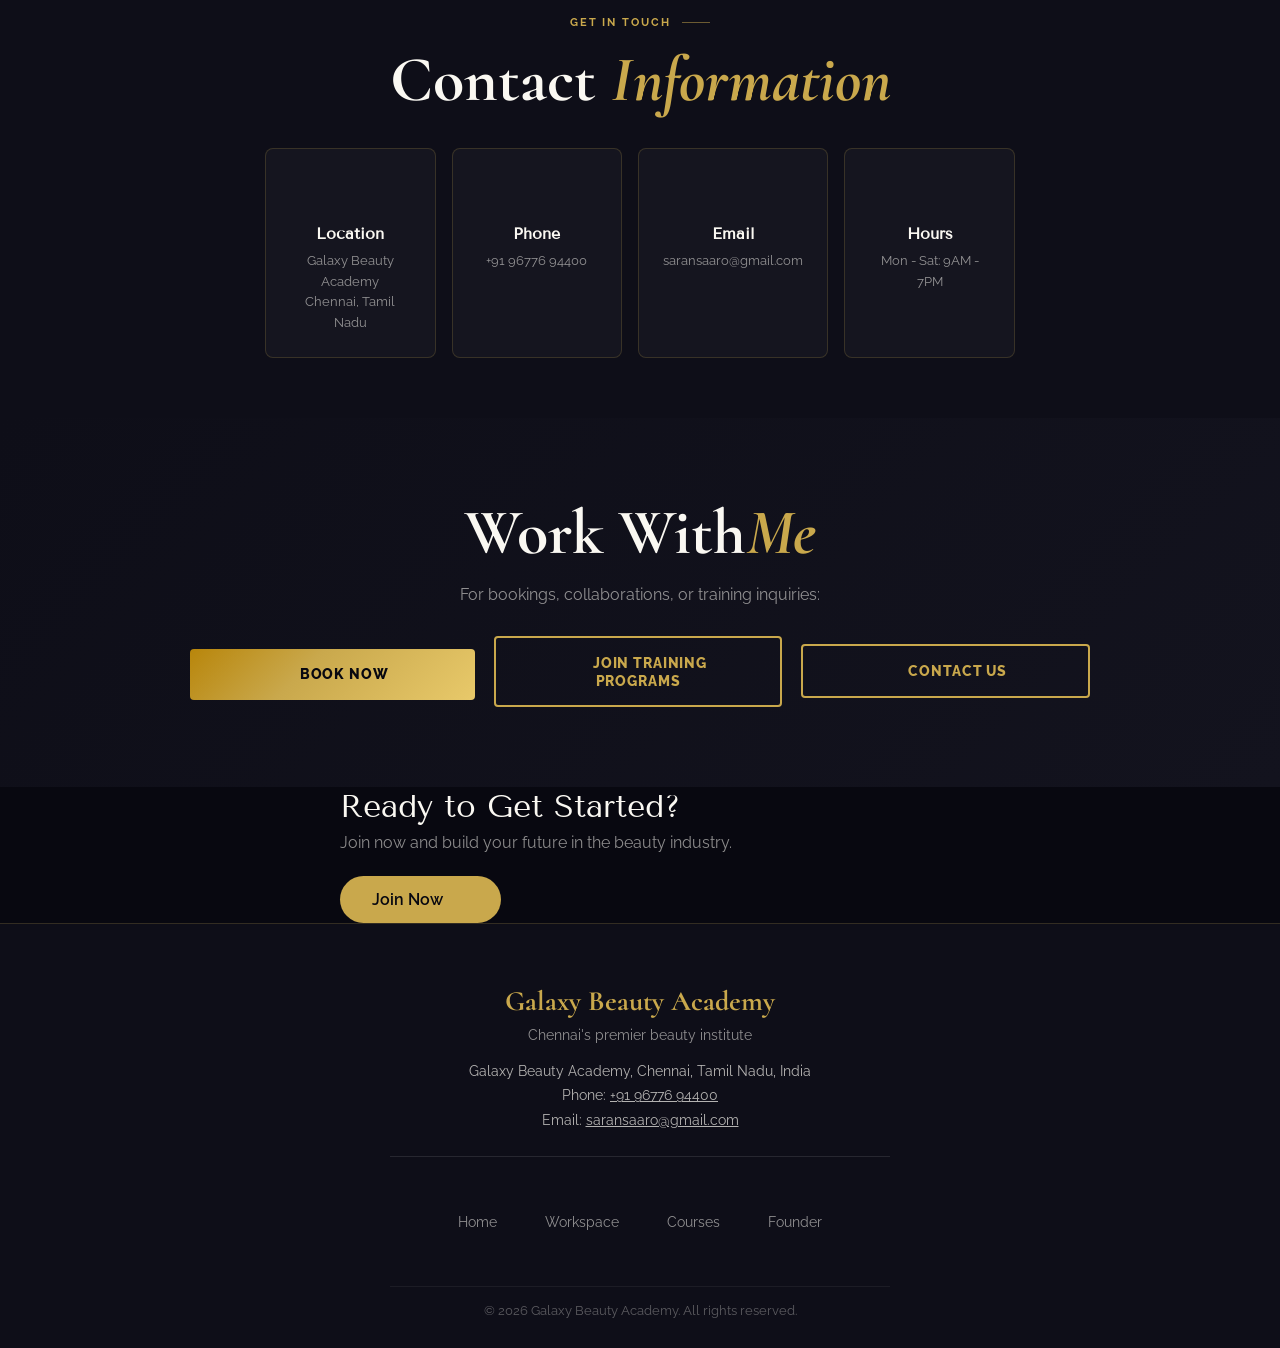
==== commit 3642f6c8: "increase the logo height" ====
--- a/portfolio.html
+++ b/portfolio.html
@@ -765,6 +765,7 @@
       <a
         href="https://wa.me/919677694400"
         target="_blank"
+        rel="noopener"
         class="social-float whatsapp-float"
         title="Chat on WhatsApp"
       >
@@ -777,6 +778,7 @@
       <a
         href="https://www.instagram.com/saran_saro__/"
         target="_blank"
+        rel="noopener"
         class="social-float instagram-float"
         title="Follow on Instagram"
       >
--- a/style.css
+++ b/style.css
@@ -360,8 +360,8 @@
   line-height: 1;
 }
 .nav-logo {
-  height: 50px;
-  width: 100px;
+  height: 70px;
+  width: 140px;
 }
 .nav-brand small {
   display: block;
@@ -5737,8 +5737,8 @@
   }
 
   .nav-logo {
-    height: 32px;
-    width: 70px;
+    height: 45px;
+    width: 90px;
   }
 
   .nav-cta {
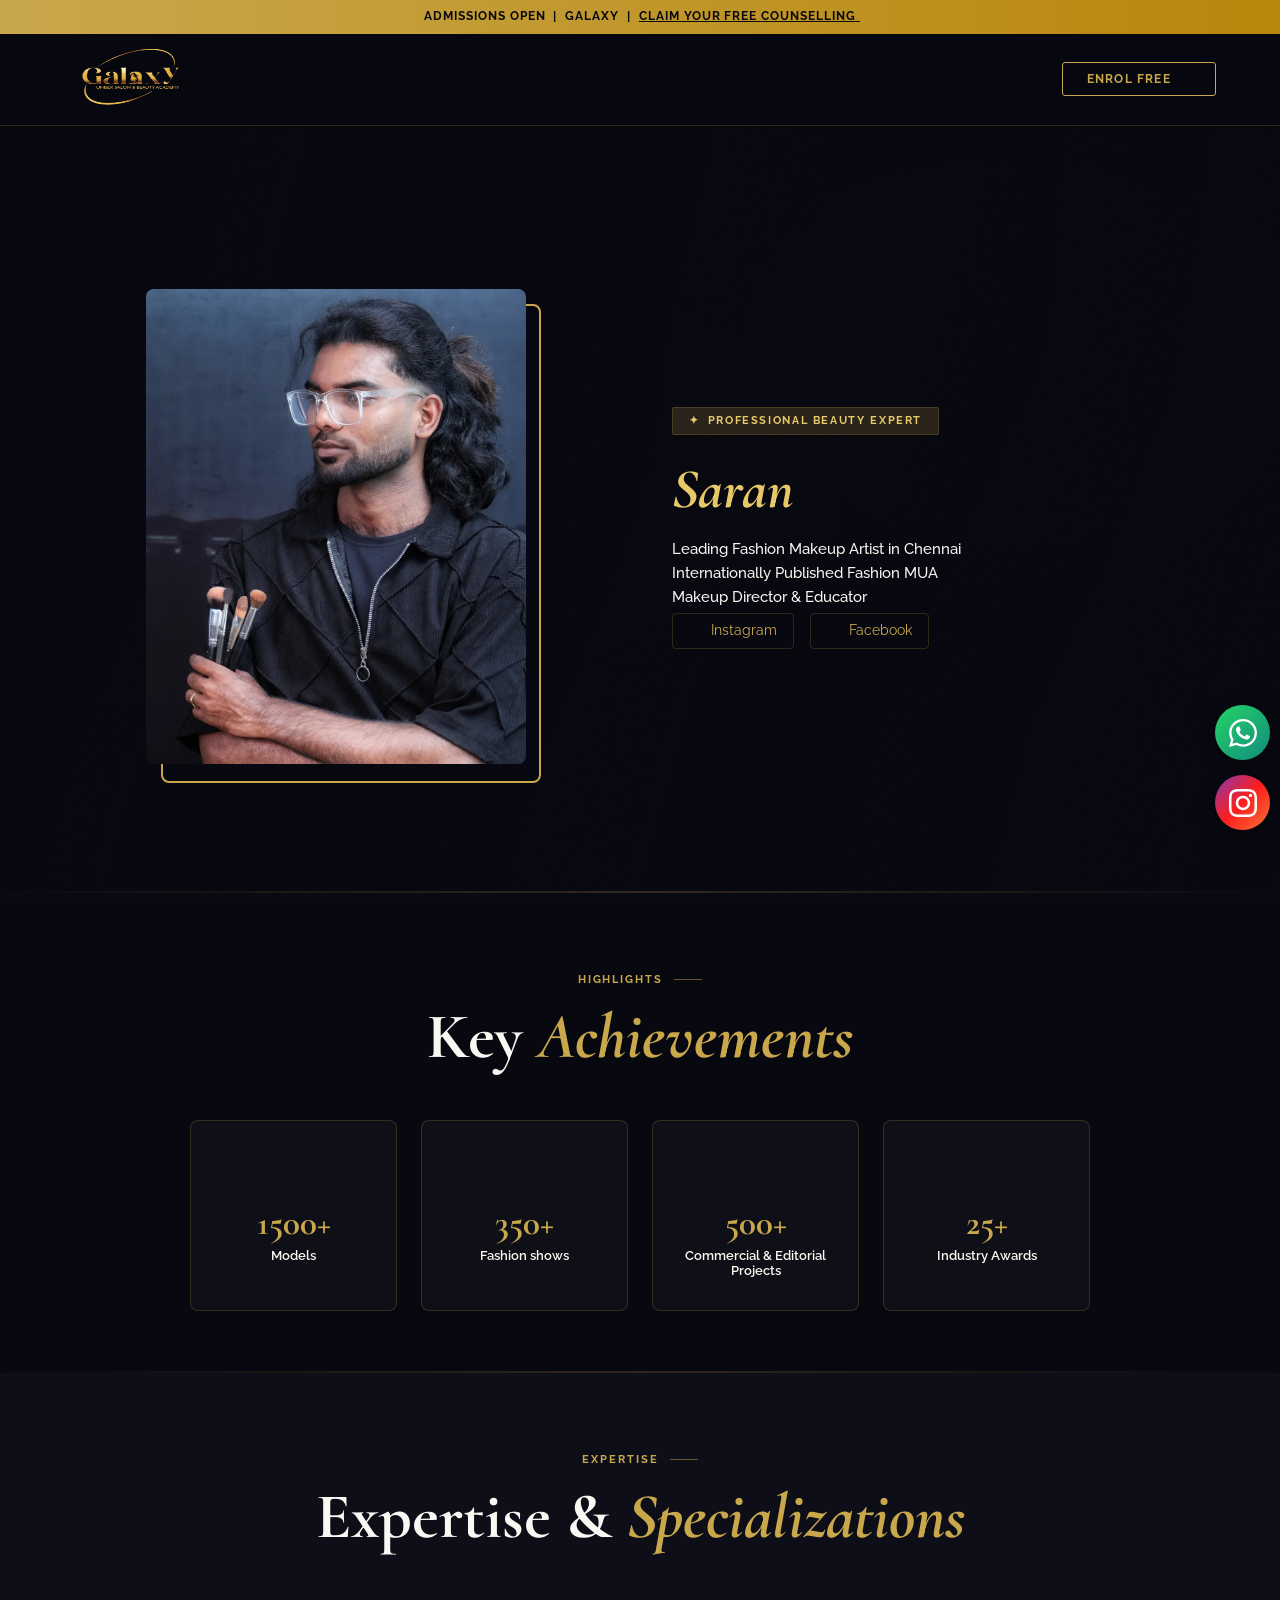
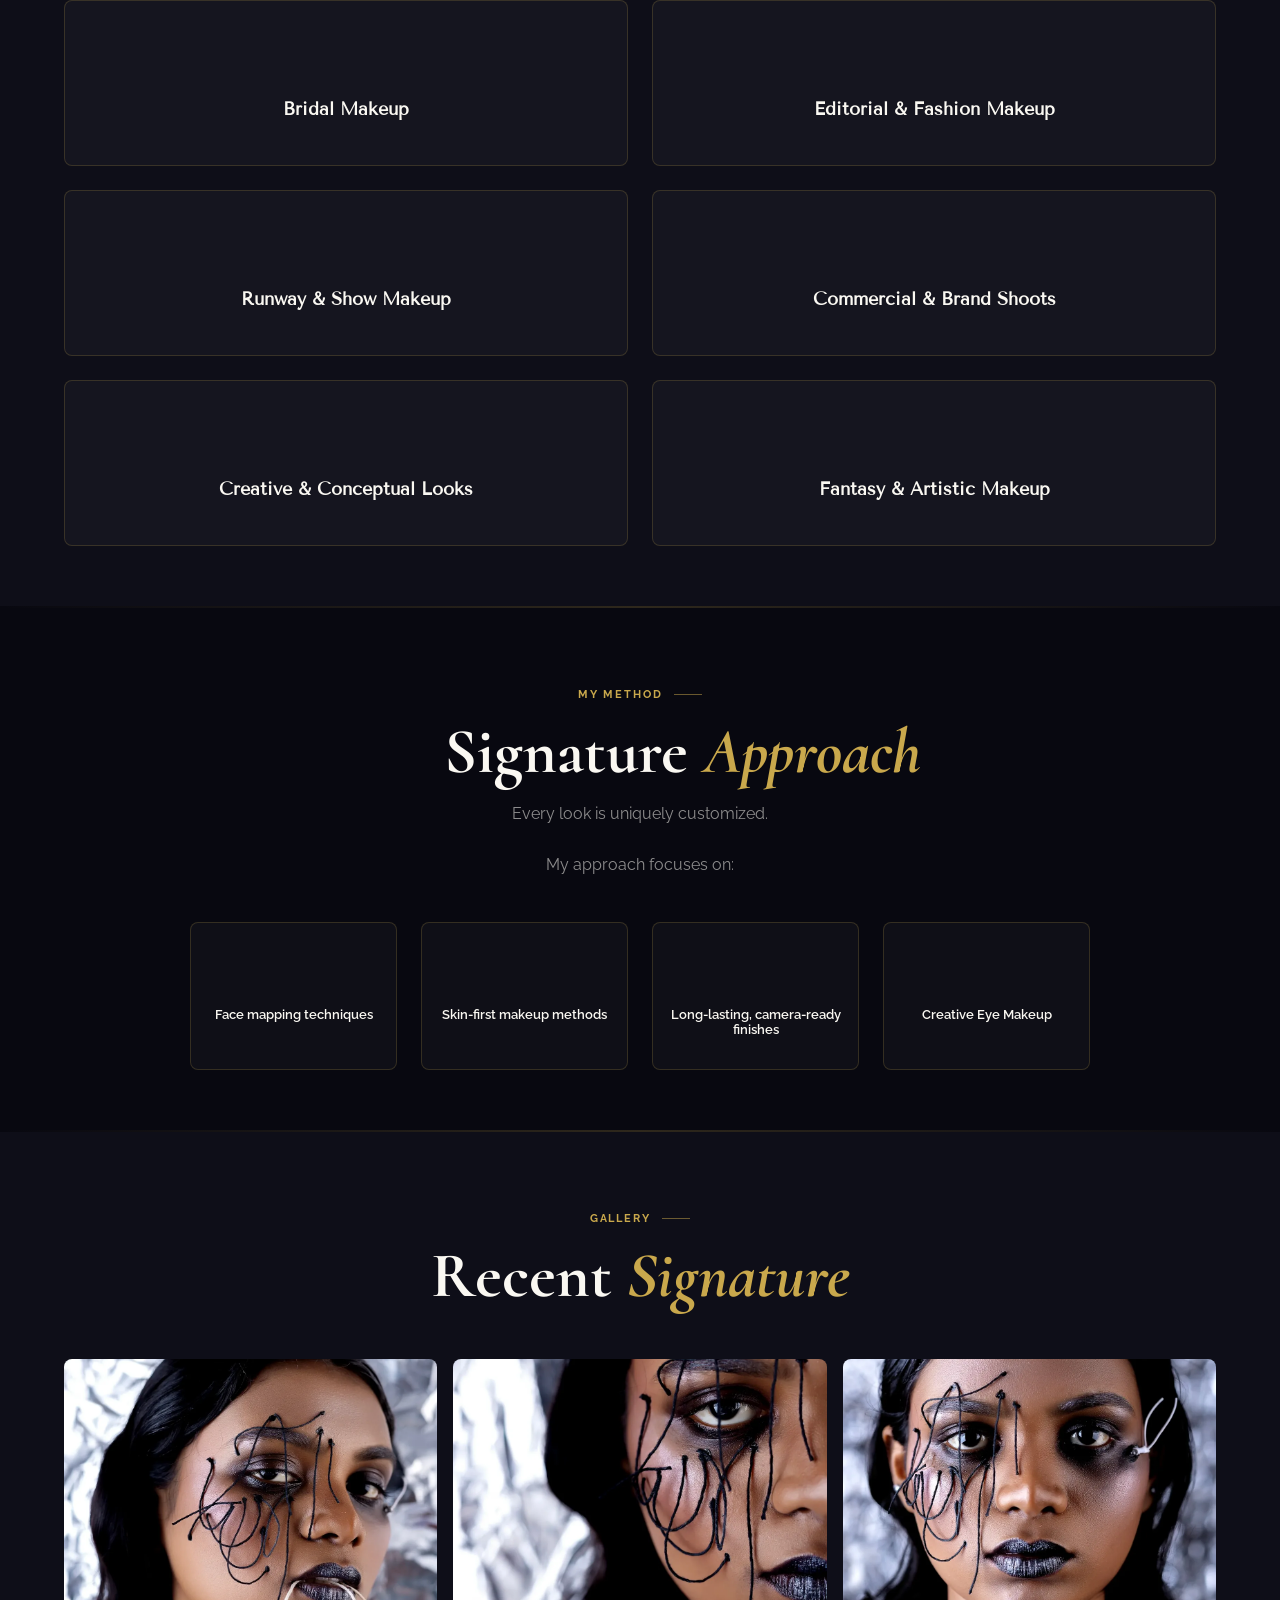
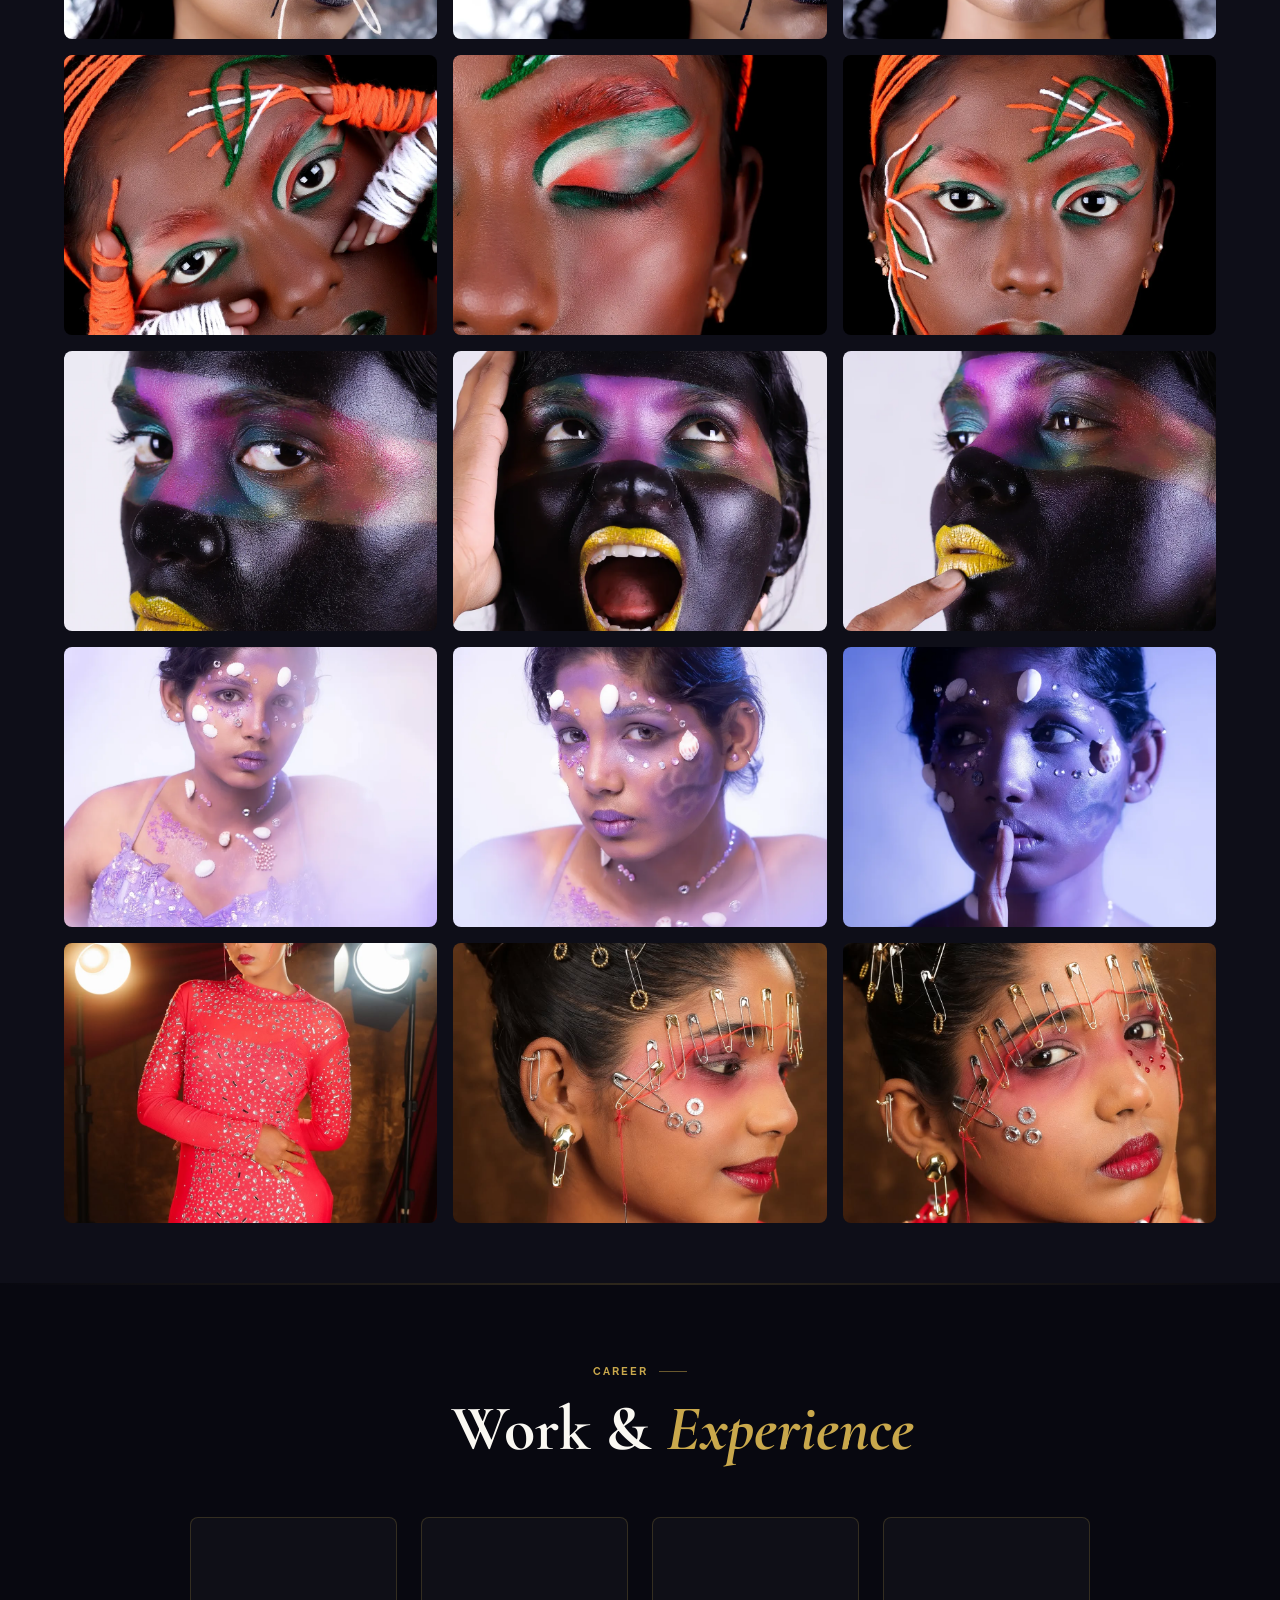
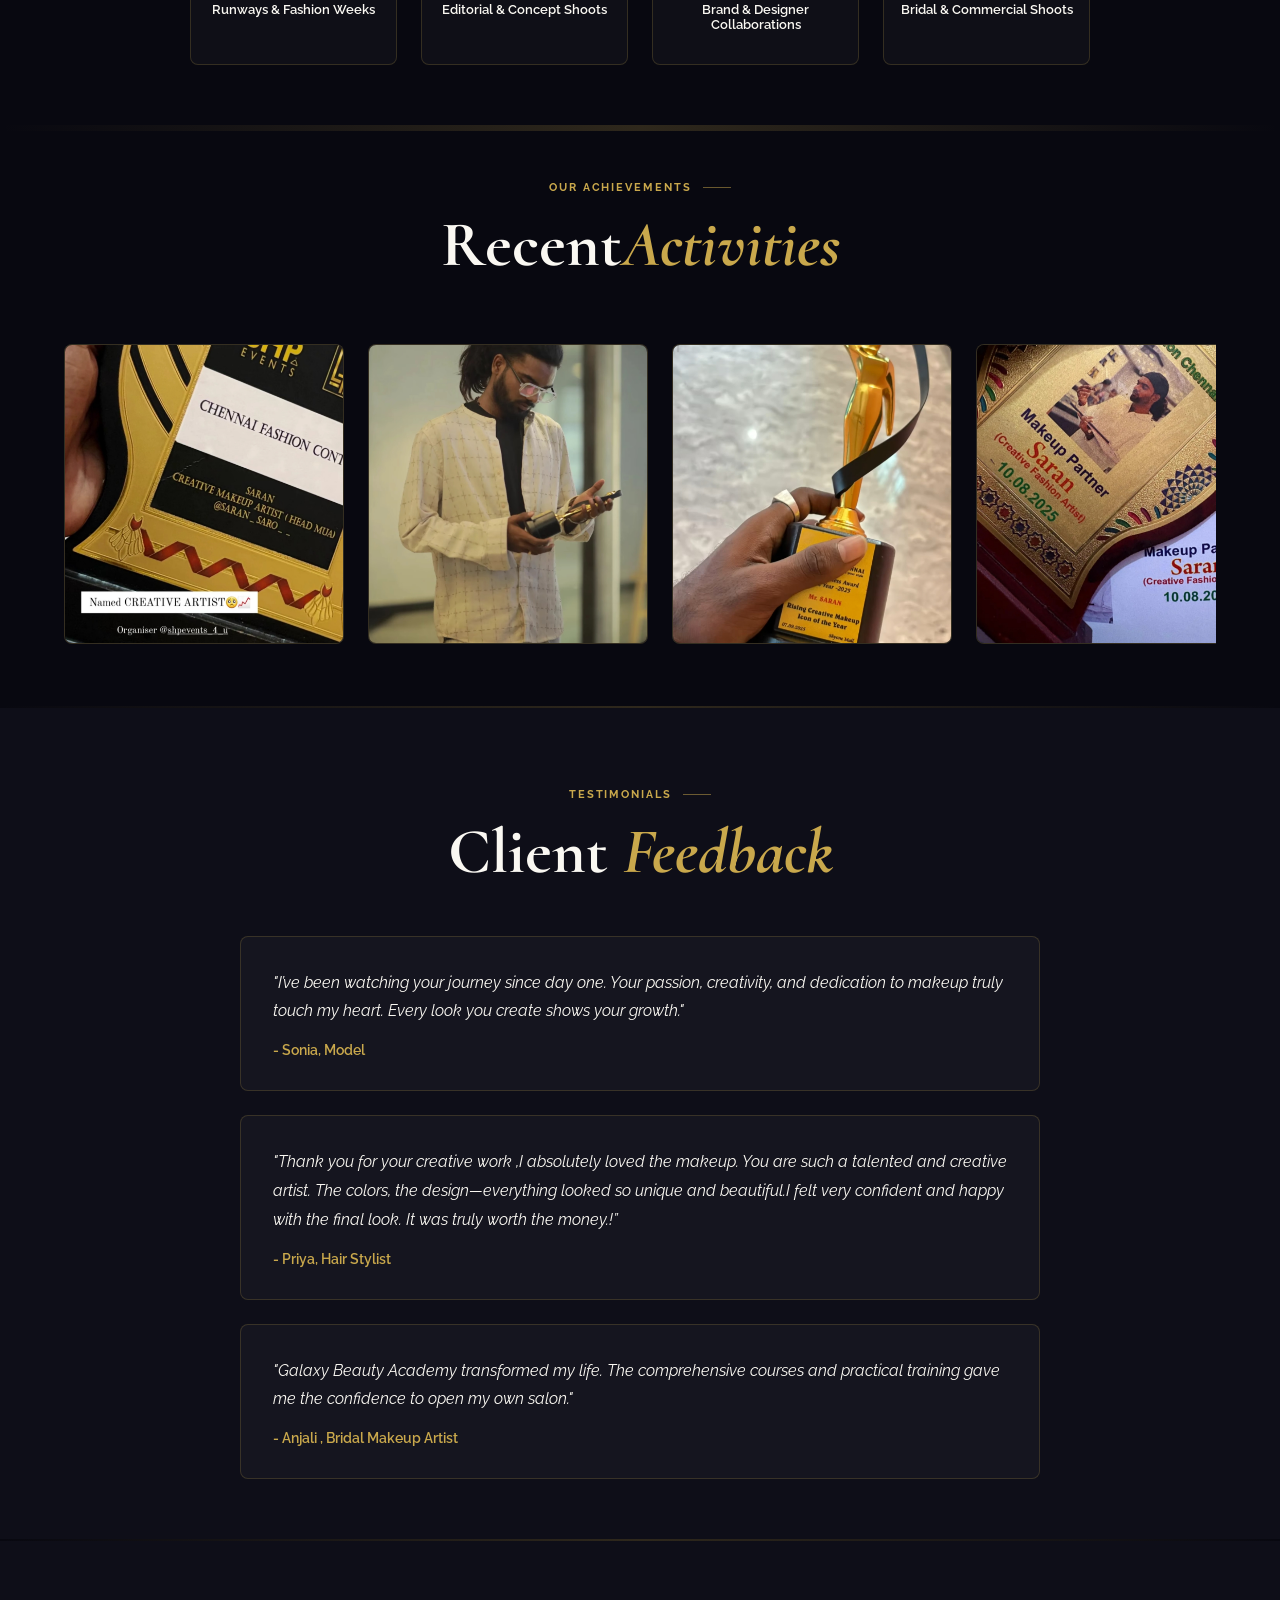
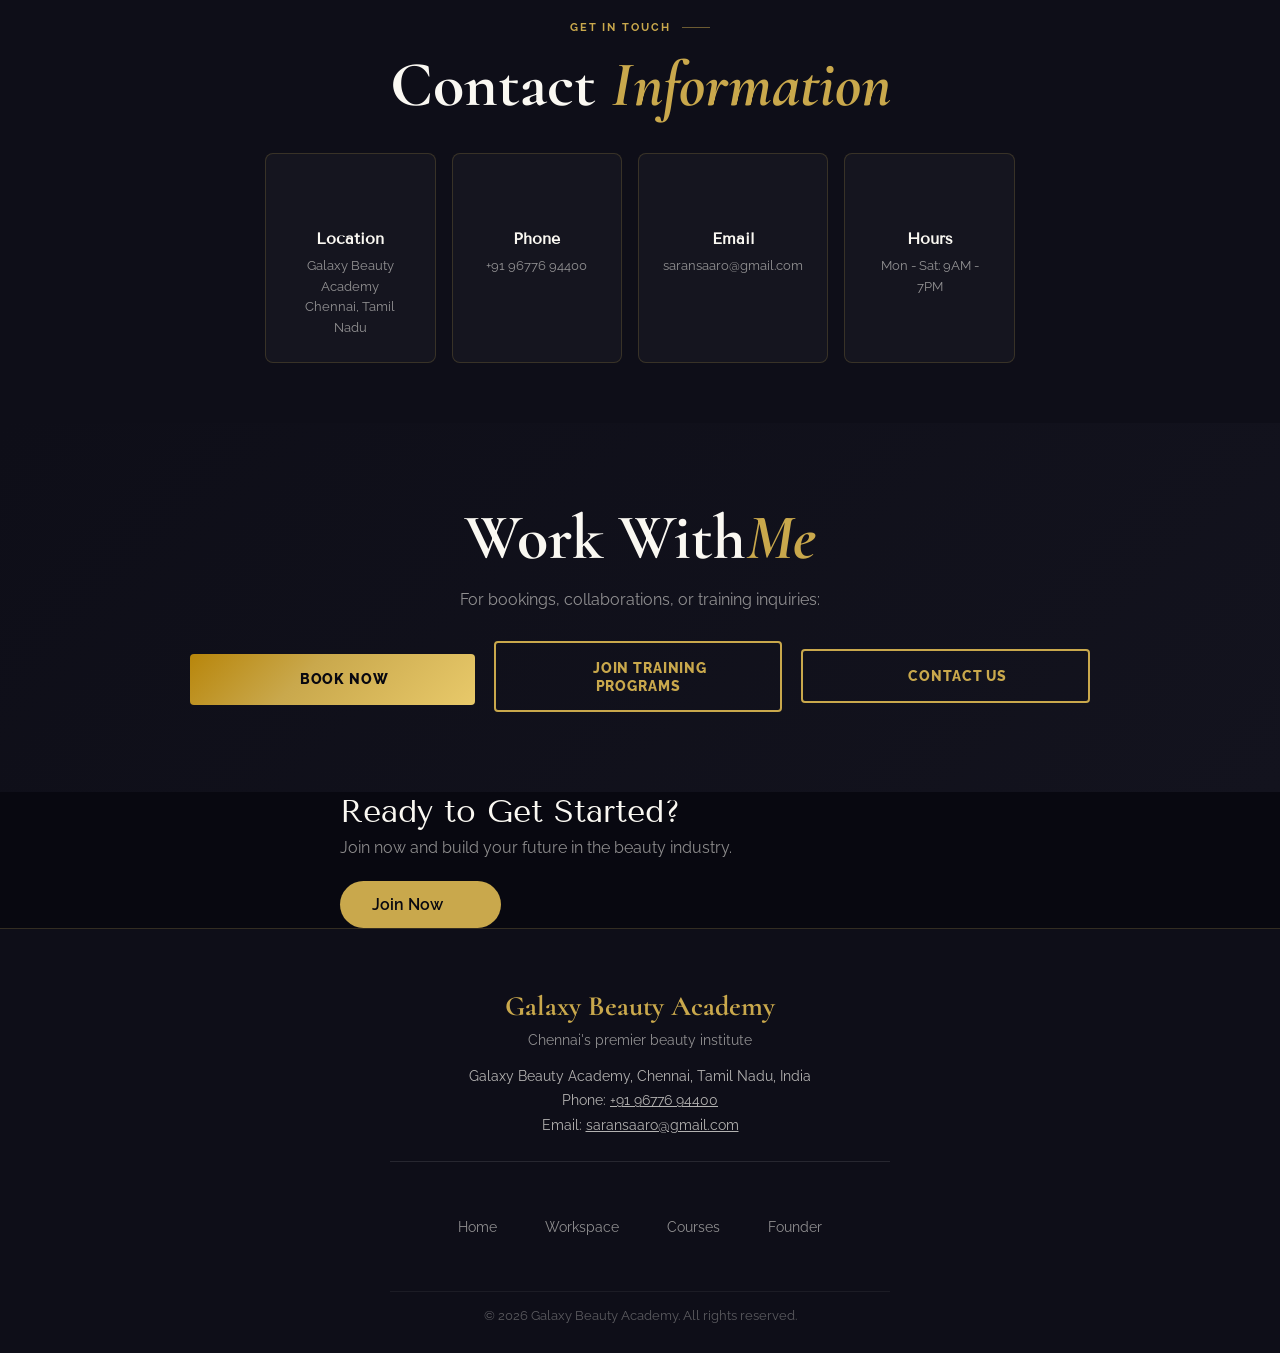
==== commit f85a6cd6: "changed favicon" ====
--- a/portfolio.html
+++ b/portfolio.html
@@ -105,12 +105,14 @@
     <!-- NAV -->
     <nav>
       <div class="nav-brand">
-        <img
-          src="images/final_logo.png"
-          alt="Galaxy Beauty Academy"
-          class="nav-logo"
-        />
-        <span class="nav-brand-text">Galaxy</span>
+        <a href="index.html"
+          ><img
+            src="images/final_logo.png"
+            alt="Galaxy Beauty Academy"
+            class="nav-logo"
+          />
+        </a>
+        
       </div>
       
       <a class="nav-cta" href="index.html#hero-form"
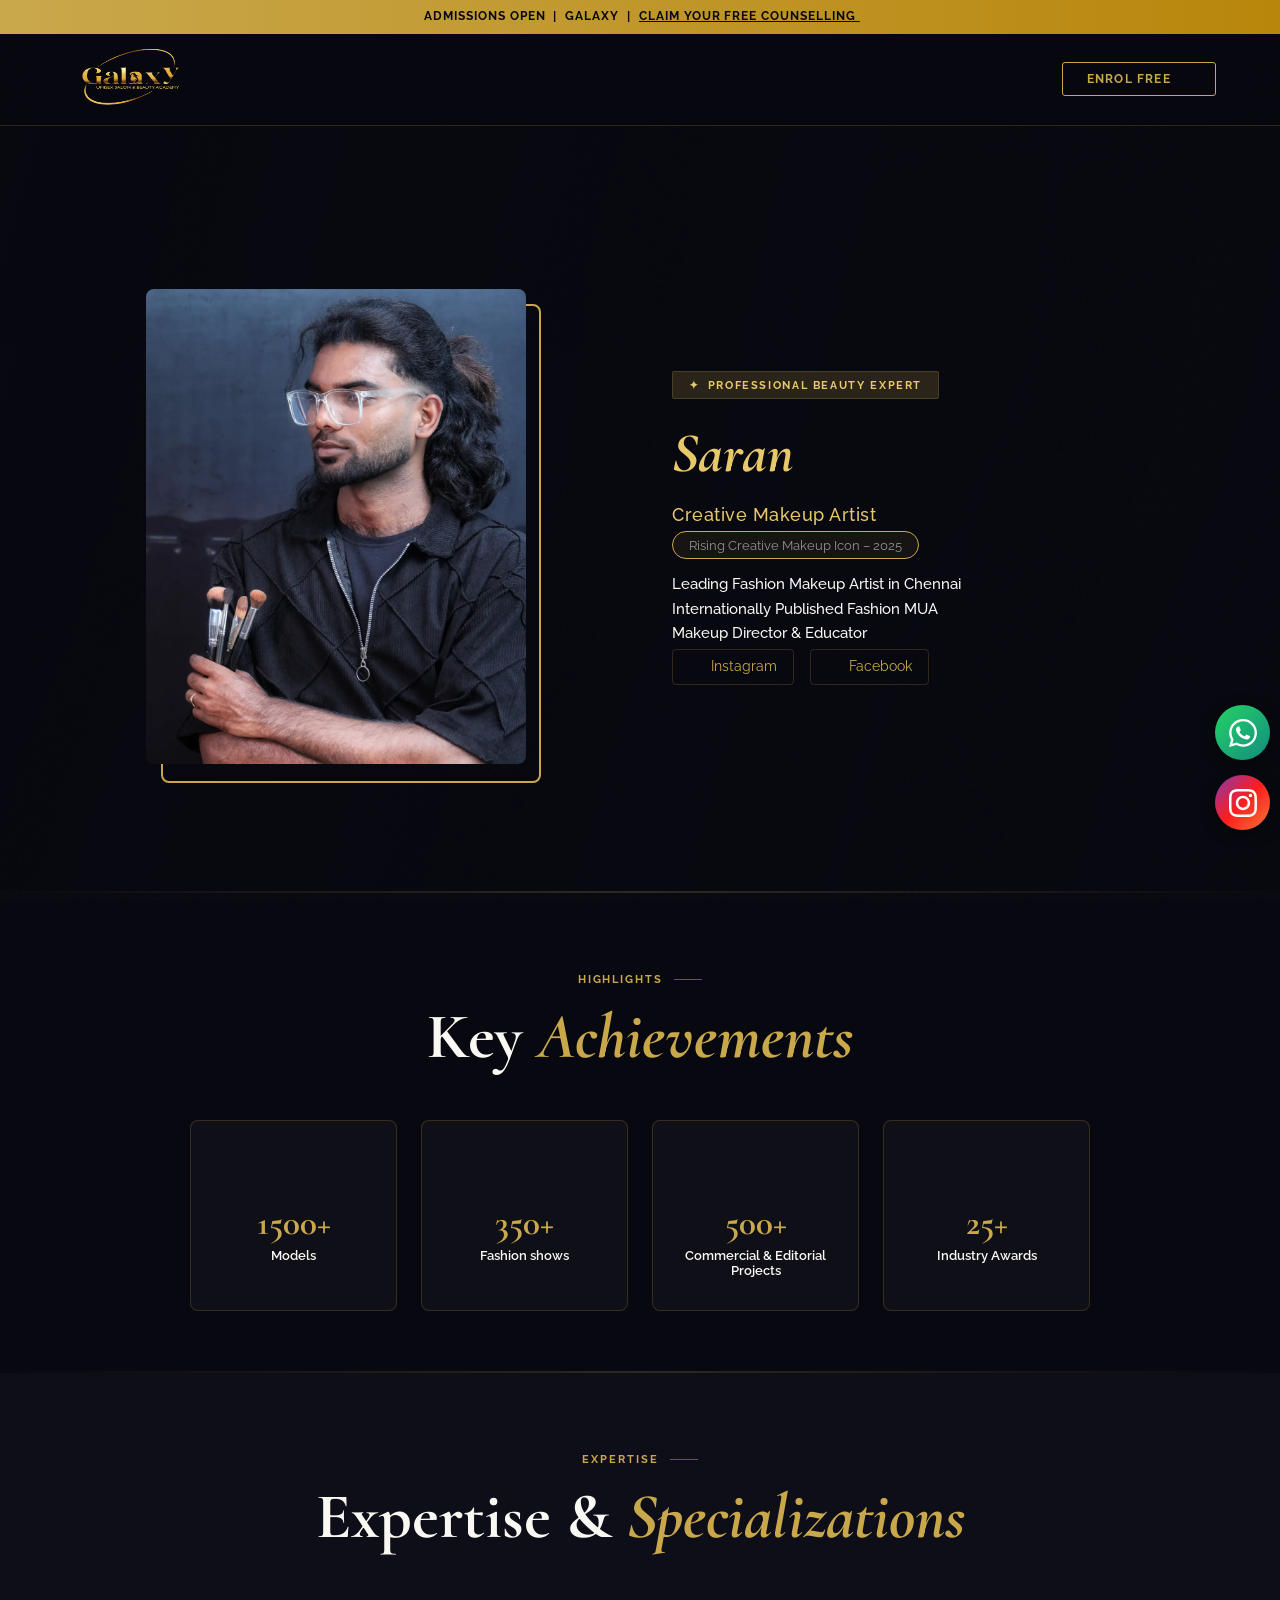
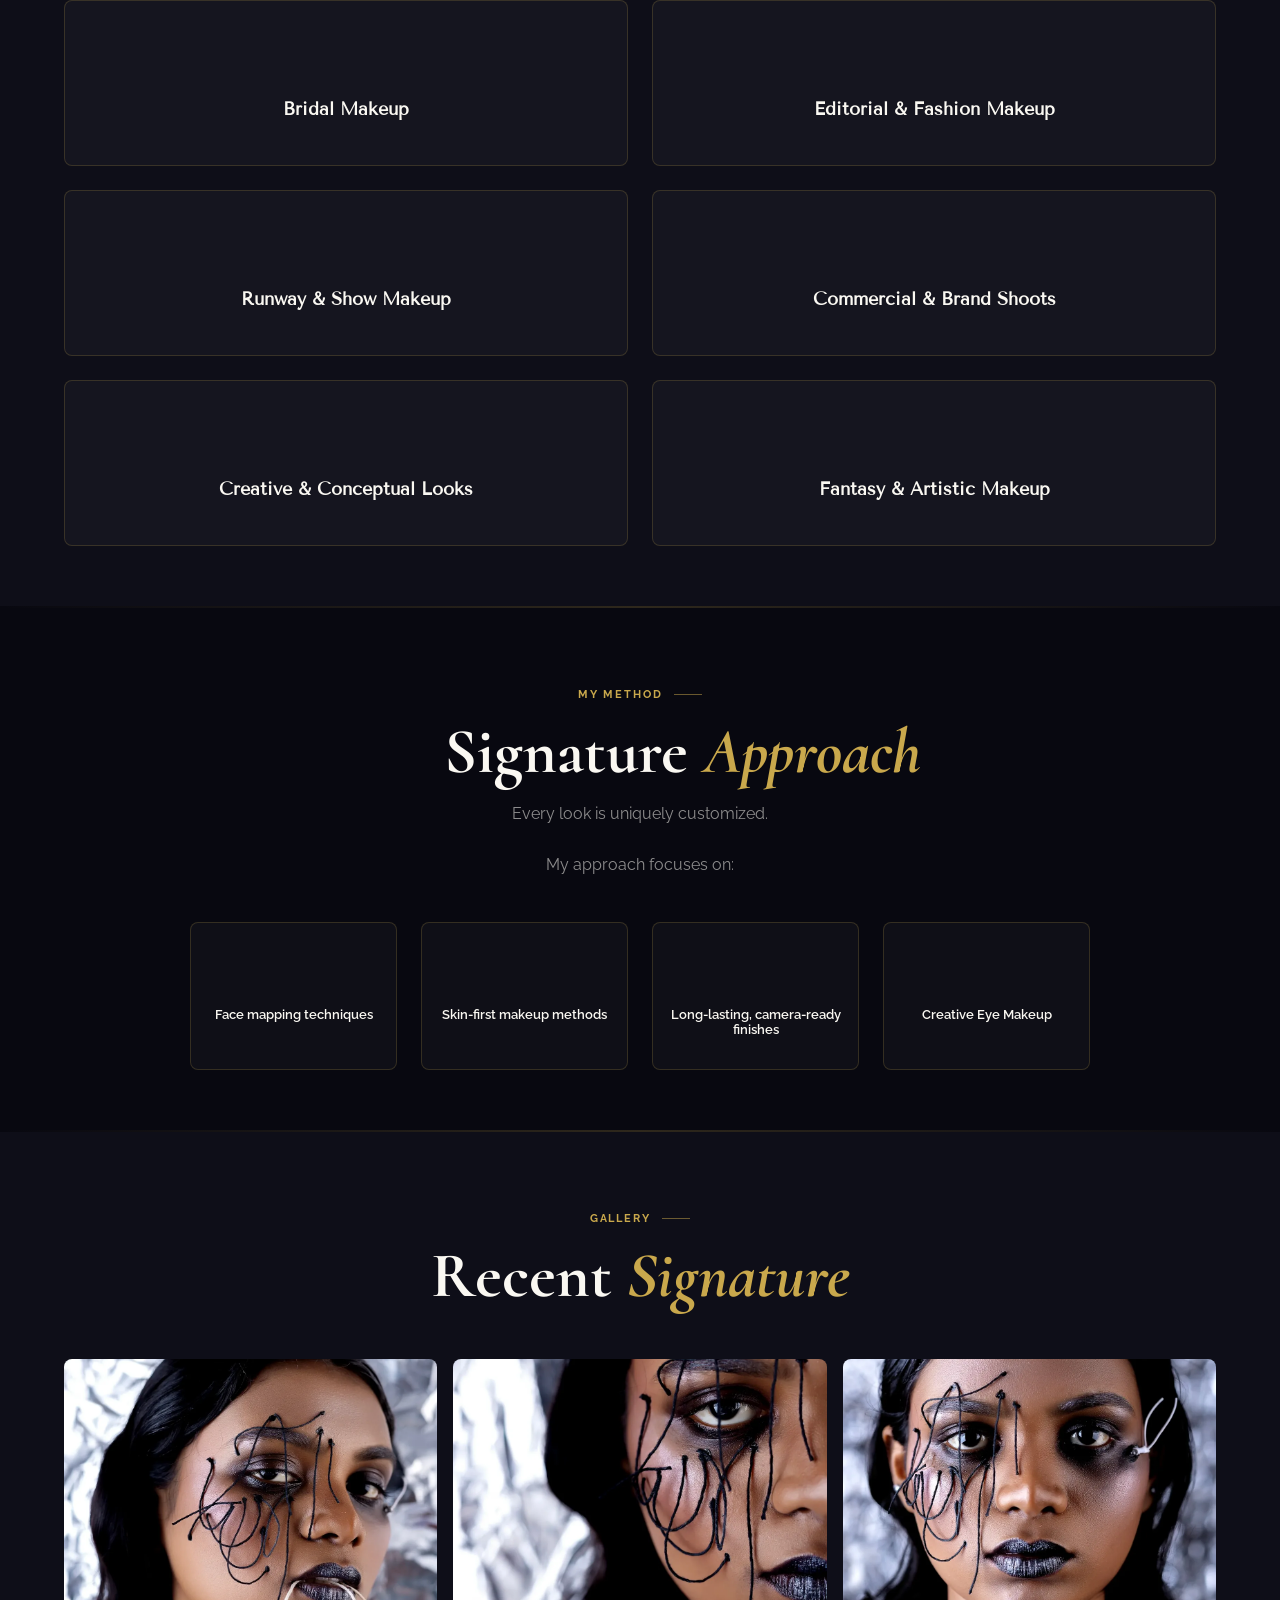
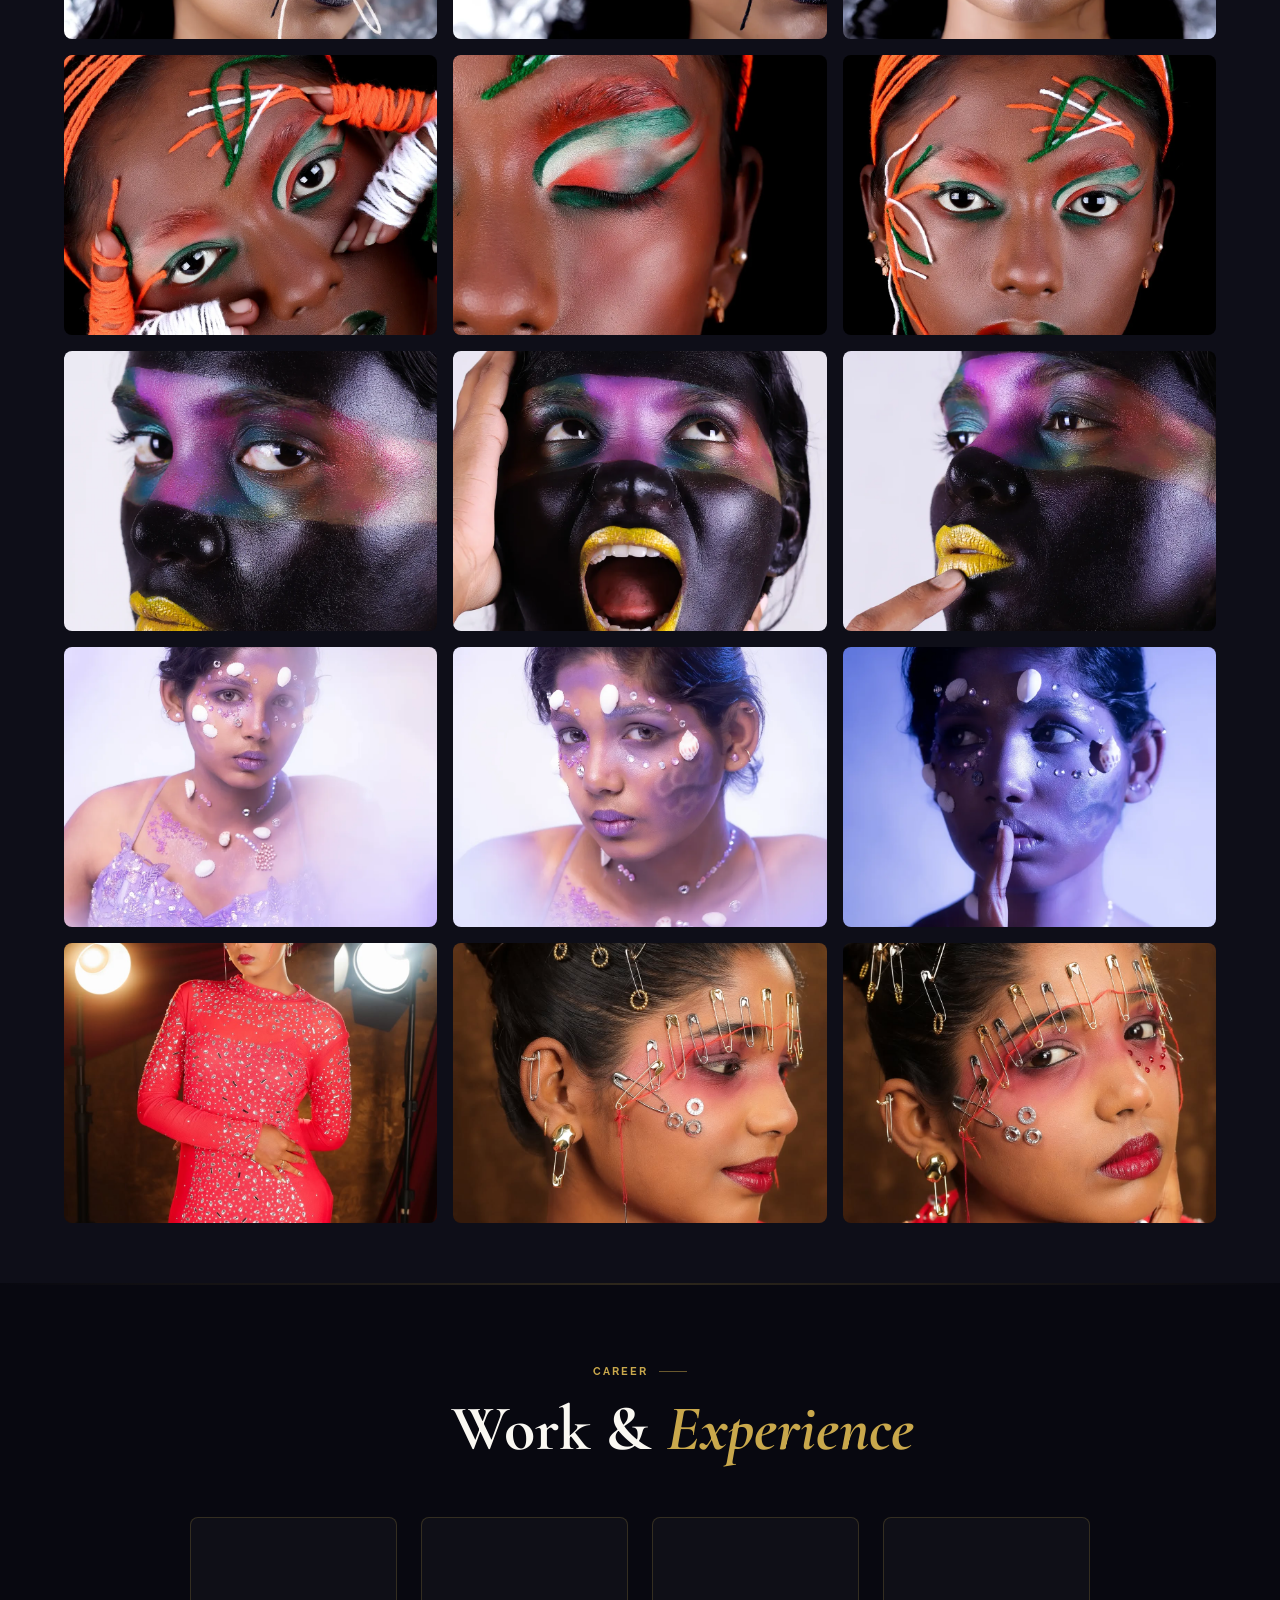
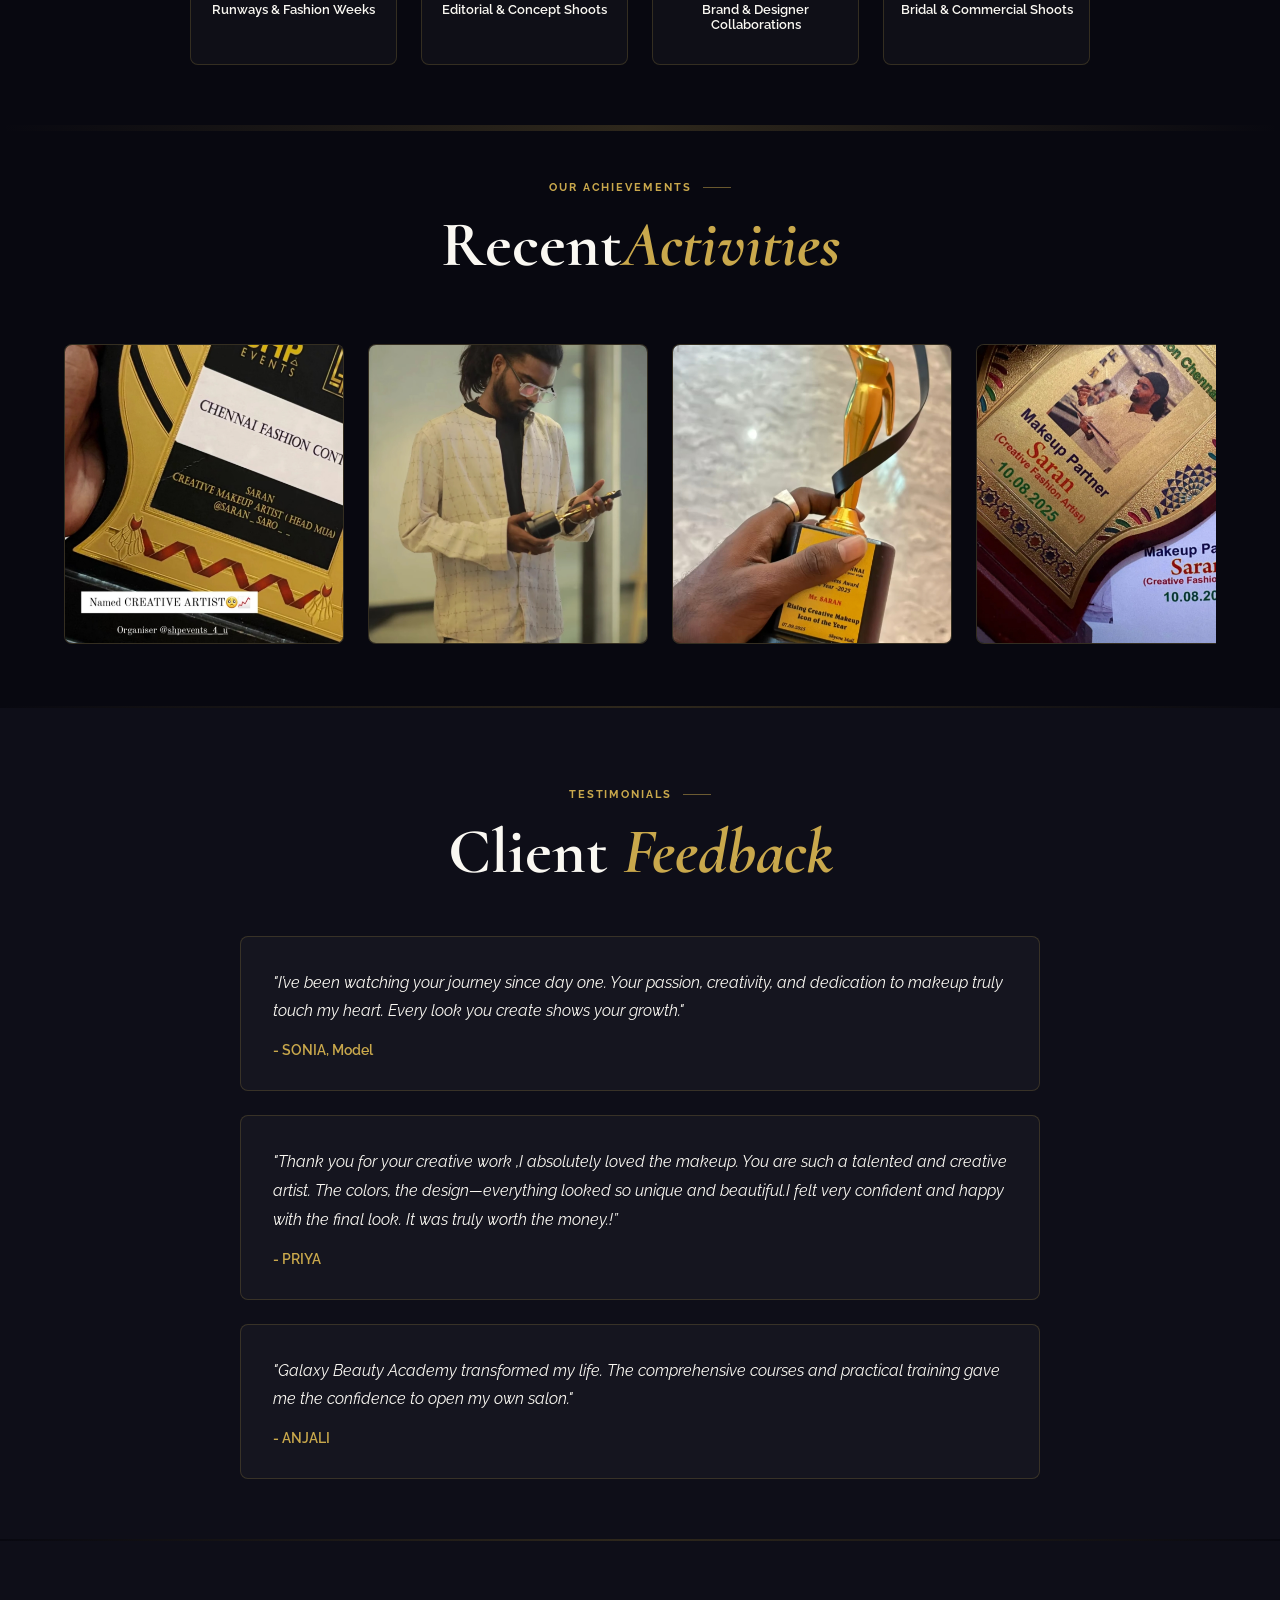
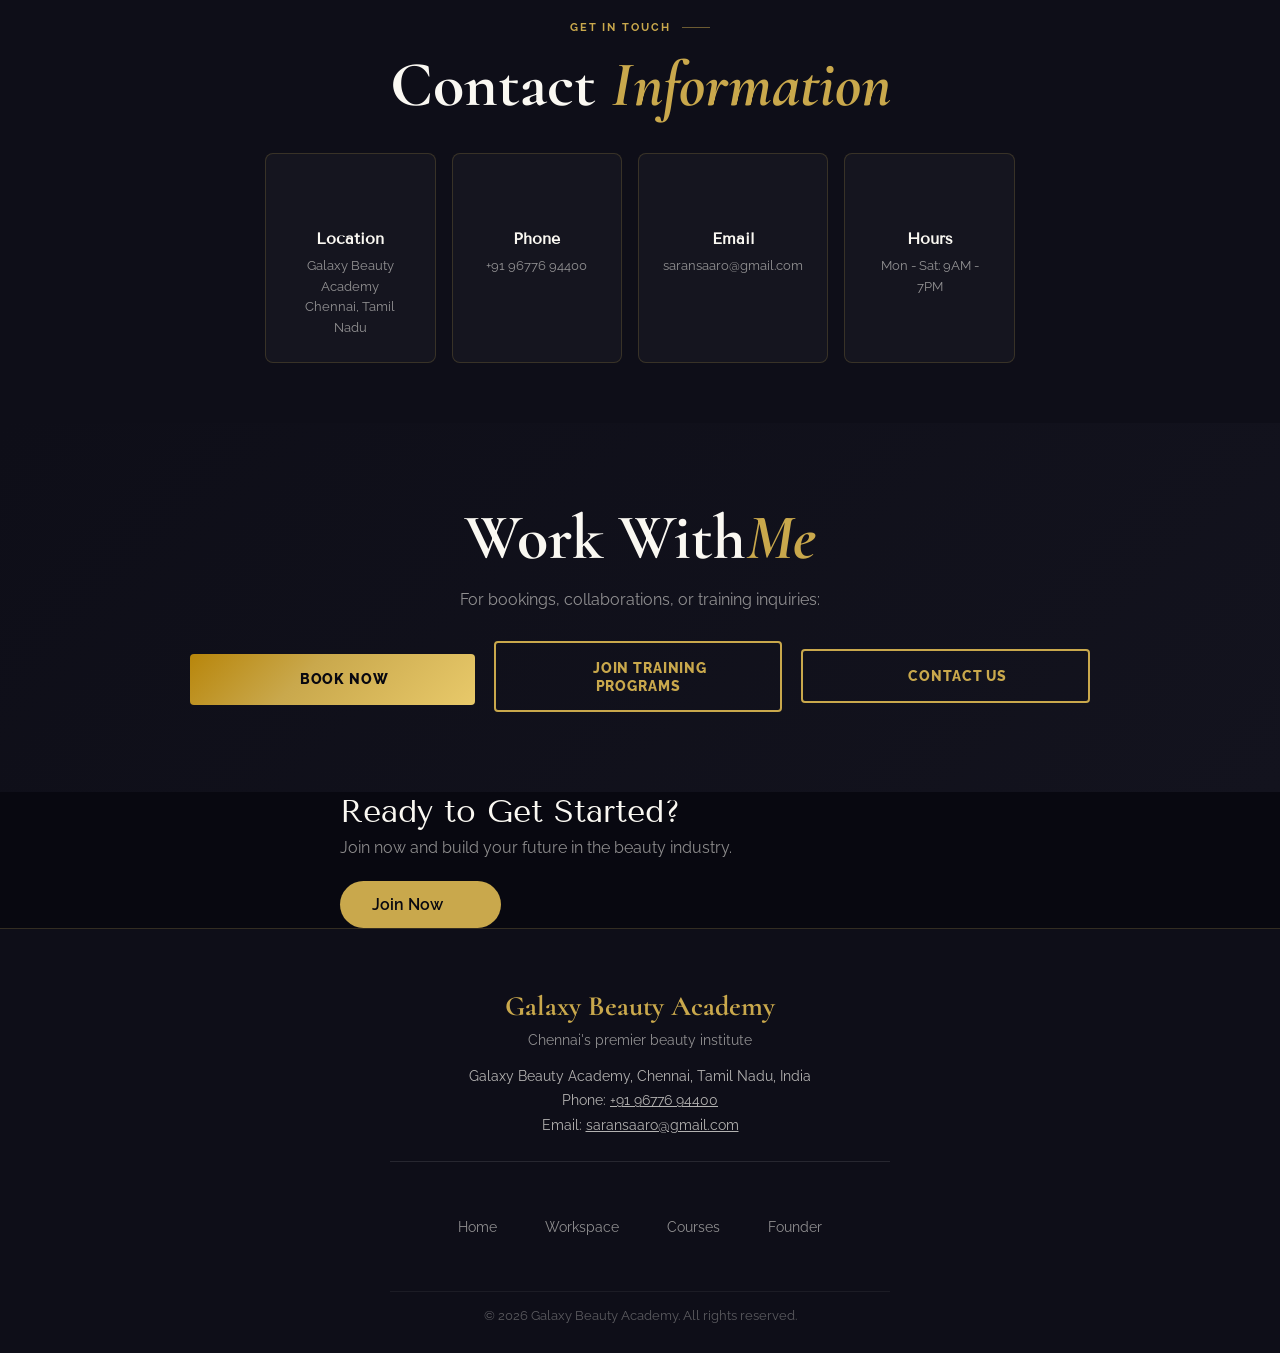
==== commit 719916a2: "Update portfolio UI" ====
--- a/portfolio.html
+++ b/portfolio.html
@@ -144,6 +144,8 @@
         <div class="pf-intro">
           <div class="pf-eyebrow">Professional Beauty Expert</div>
           <h2 class="pf-name"><em>Saran</em></h2>
+          <p class="pf-role">Creative Makeup Artist</p>
+          <p class="pf-badge">Rising Creative Makeup Icon – 2025</p>
           <p class="pf-creds">Leading Fashion Makeup Artist in Chennai</p>
           <p class="pf-creds">Internationally Published Fashion MUA</p>
           <p class="pf-creds">Makeup Director & Educator</p>
@@ -481,7 +483,7 @@
               "I’ve been watching your journey since day one. Your passion, creativity, and dedication to makeup truly touch my heart. Every look you create shows your growth."
             </div>
             <div class="pf-testimonial-author">
-              - Sonia, Model
+              - SONIA, Model
             </div>
           </div>
           <div class="pf-testimonial">
@@ -489,7 +491,7 @@
               "Thank you for your creative work ,I absolutely loved the makeup. You are such a talented and creative artist. The colors, the design—everything looked so unique and beautiful.I felt very confident and happy with the final look. It was truly worth the money.!” 
             </div>
             <div class="pf-testimonial-author">
-              - Priya, Hair Stylist
+              - PRIYA
             </div>
           </div>
           <div class="pf-testimonial">
@@ -498,7 +500,7 @@
               courses and practical training gave me the confidence to open my
               own salon."
             </div>
-            <div class="pf-testimonial-author">- Anjali , Bridal Makeup Artist</div>
+            <div class="pf-testimonial-author">- ANJALI </div>
           </div>
         </div>
       </div>
--- a/style.css
+++ b/style.css
@@ -1525,6 +1525,50 @@
 .pf-name em {
   font-style: italic;
   color: var(--gold2);
+}
+
+.pf-role {
+  font-family: var(--f-body);
+  font-size: 1.1rem;
+  font-weight: 500;
+  color: var(--gold2);
+  margin-bottom: 0.4rem;
+  letter-spacing: 0.5px;
+  animation: fadeInUp 0.5s ease-out forwards;
+  opacity: 0;
+  animation-delay: 0.15s;
+}
+
+.pf-badge {
+  display: inline-block;
+  padding: 0.35rem 1rem;
+  border: 1px solid var(--gold);
+  border-radius: 50px;
+  font-size: 0.8rem;
+  font-weight: 400;
+  color: var(--muted);
+  margin-bottom: 1rem;
+  background: rgba(201, 168, 76, 0.08);
+  transition: all 0.3s ease;
+  animation: fadeInUp 0.6s ease-out forwards;
+  opacity: 0;
+}
+
+.pf-badge:hover {
+  background: rgba(201, 168, 76, 0.15);
+  box-shadow: 0 0 12px rgba(201, 168, 76, 0.25);
+  transform: translateY(-2px);
+}
+
+@keyframes fadeInUp {
+  from {
+    opacity: 0;
+    transform: translateY(10px);
+  }
+  to {
+    opacity: 1;
+    transform: translateY(0);
+  }
 }
 
 .pf-tagline {
